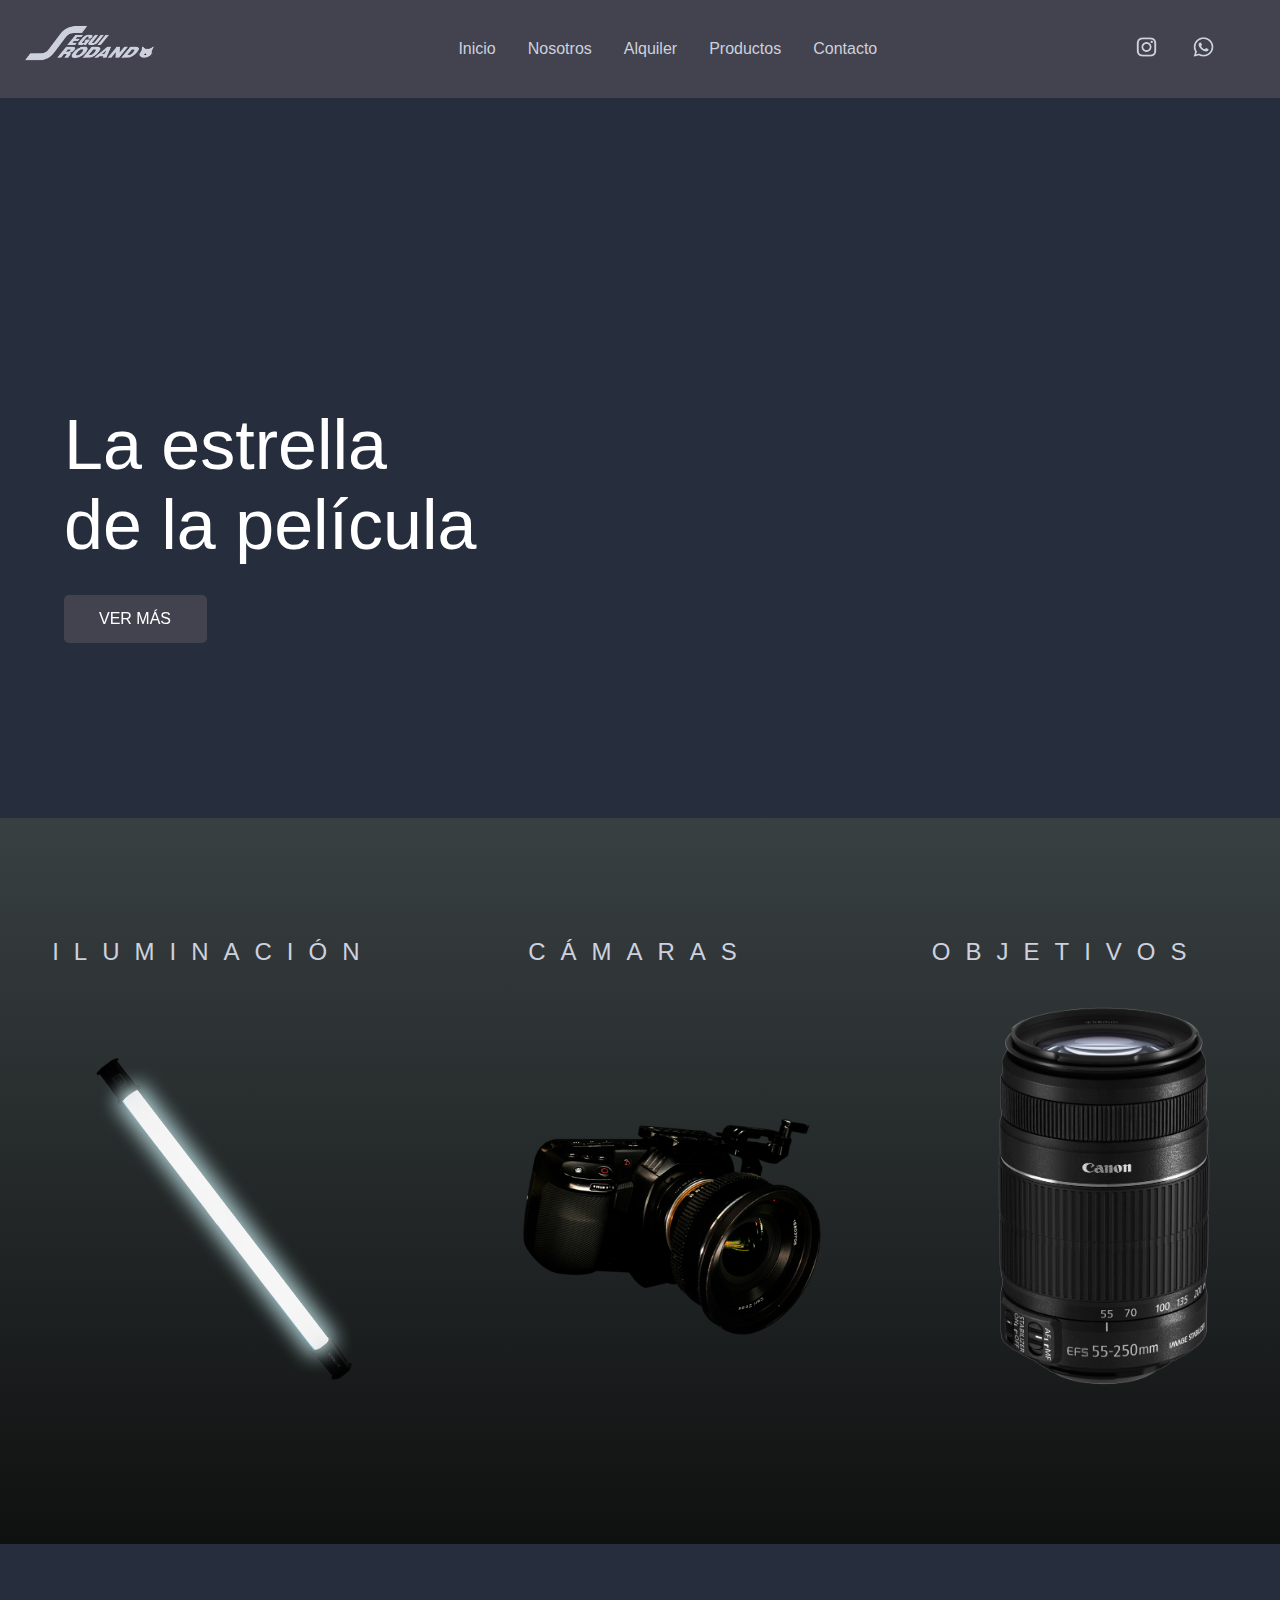
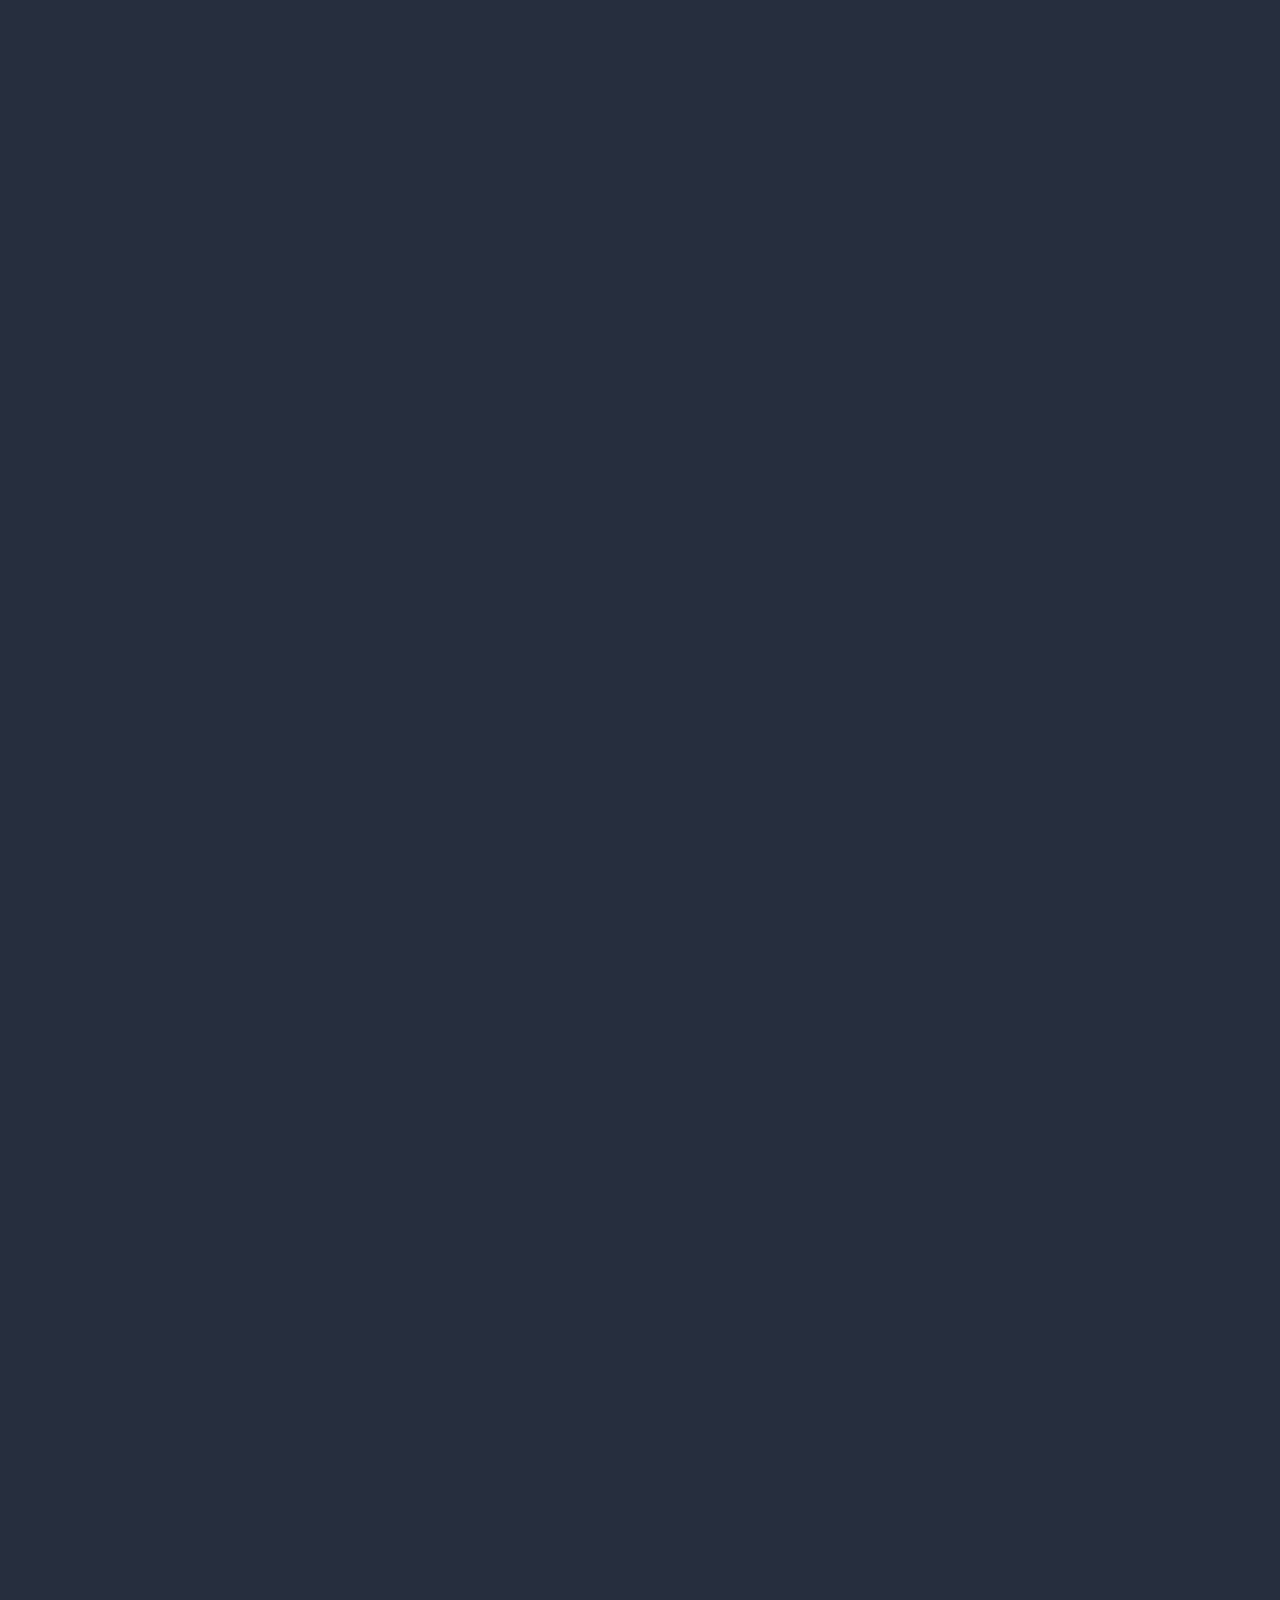
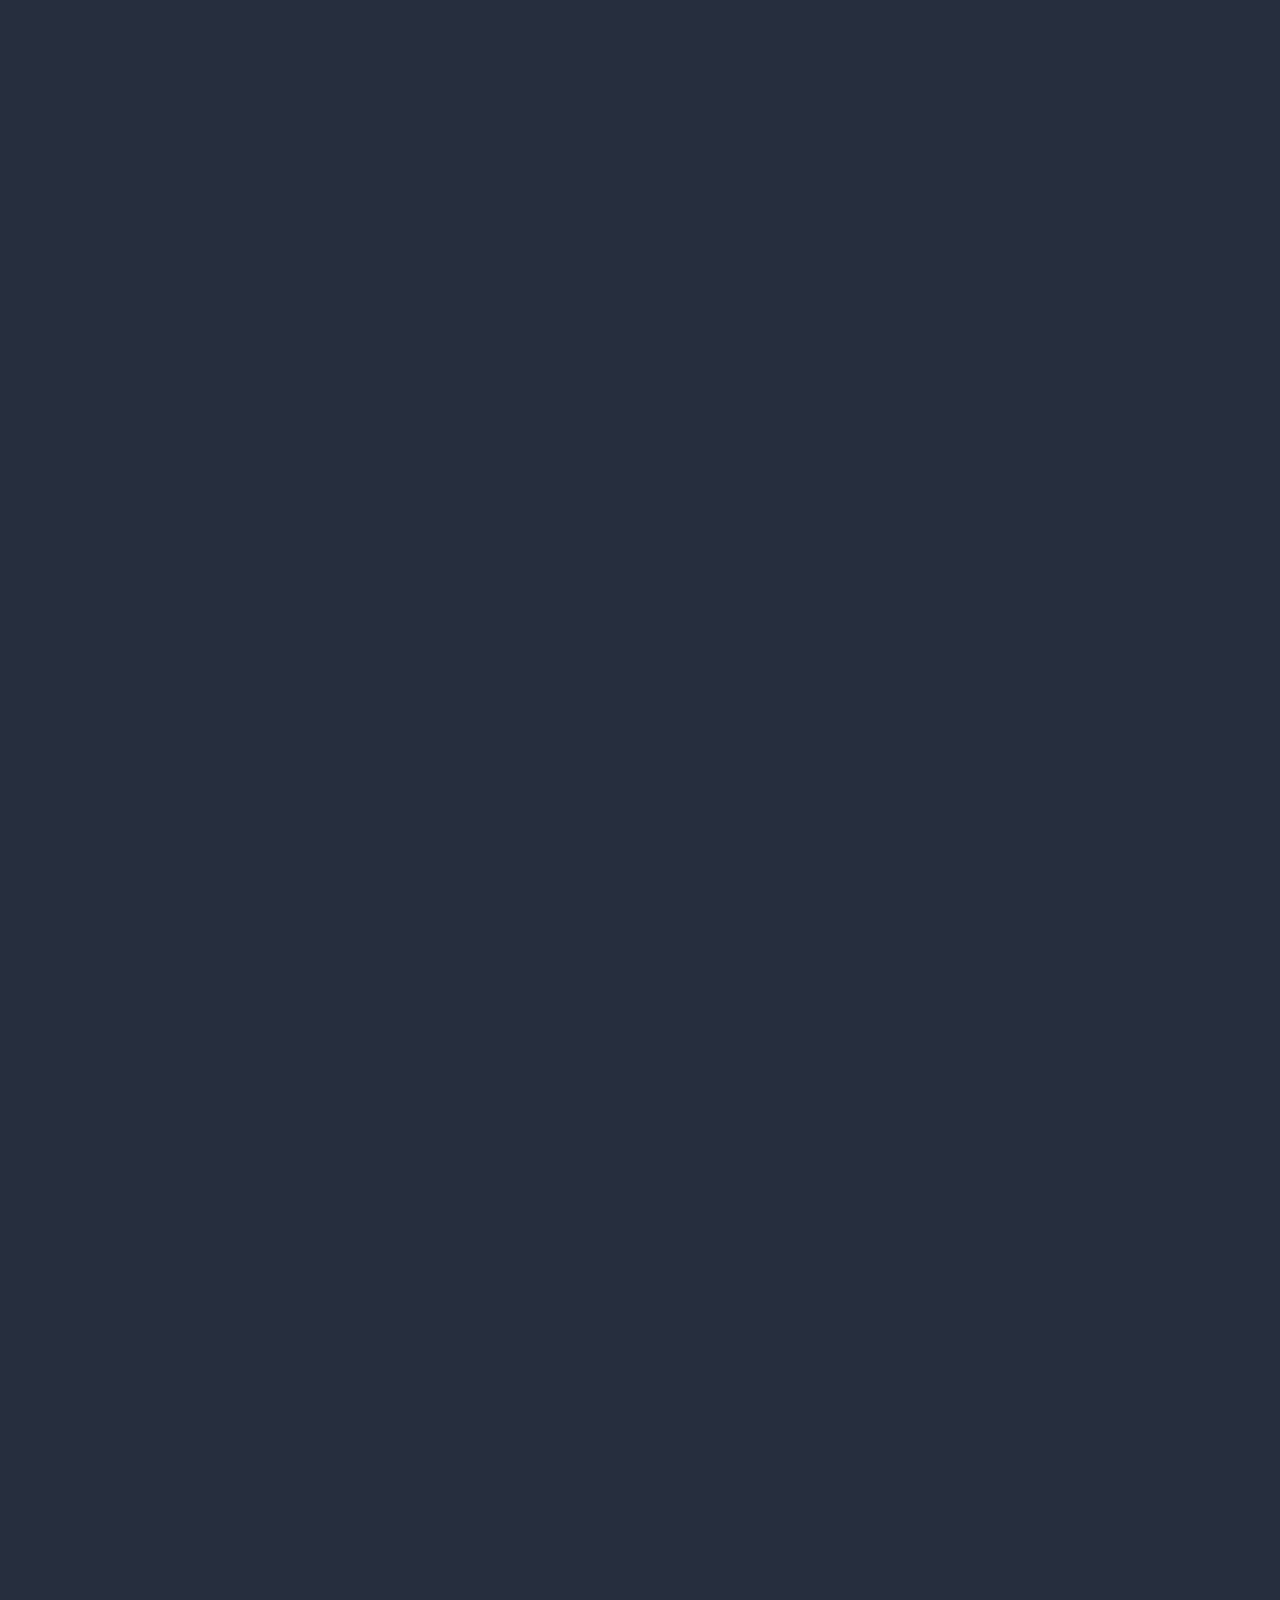
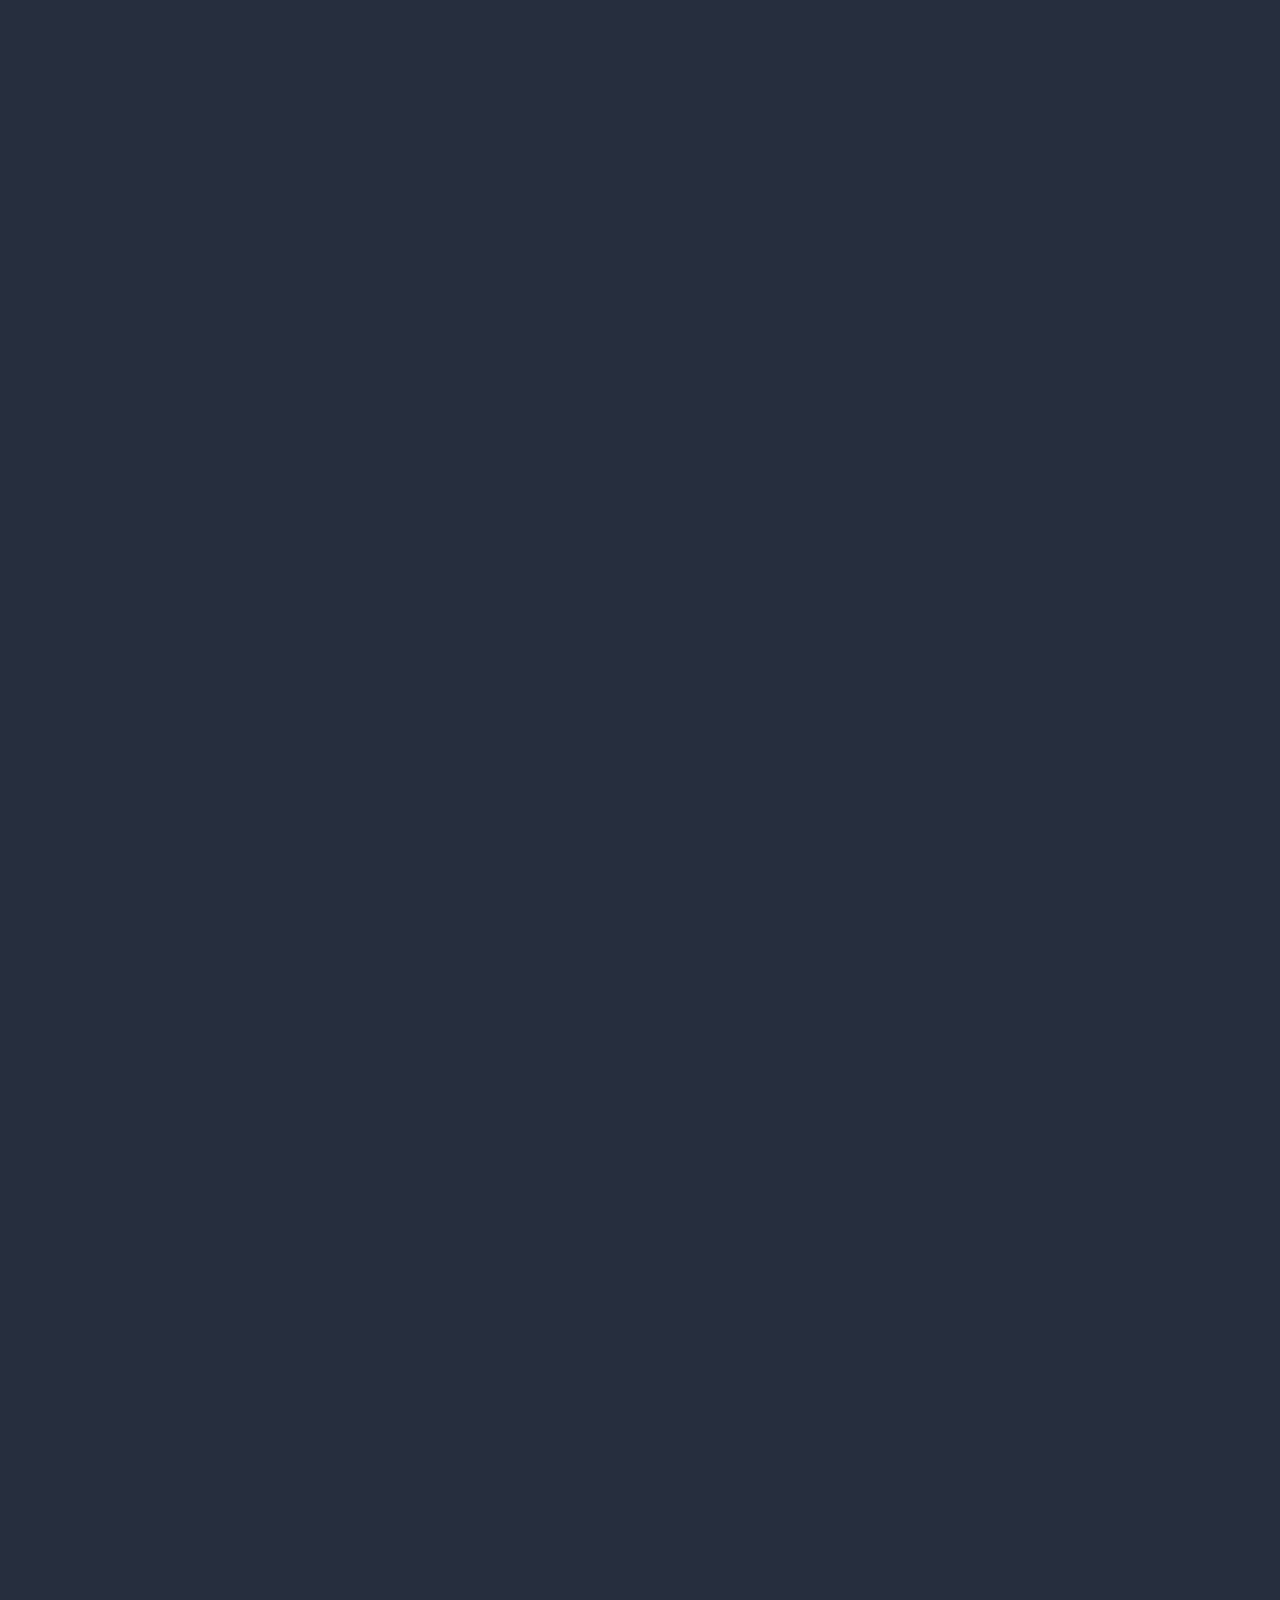
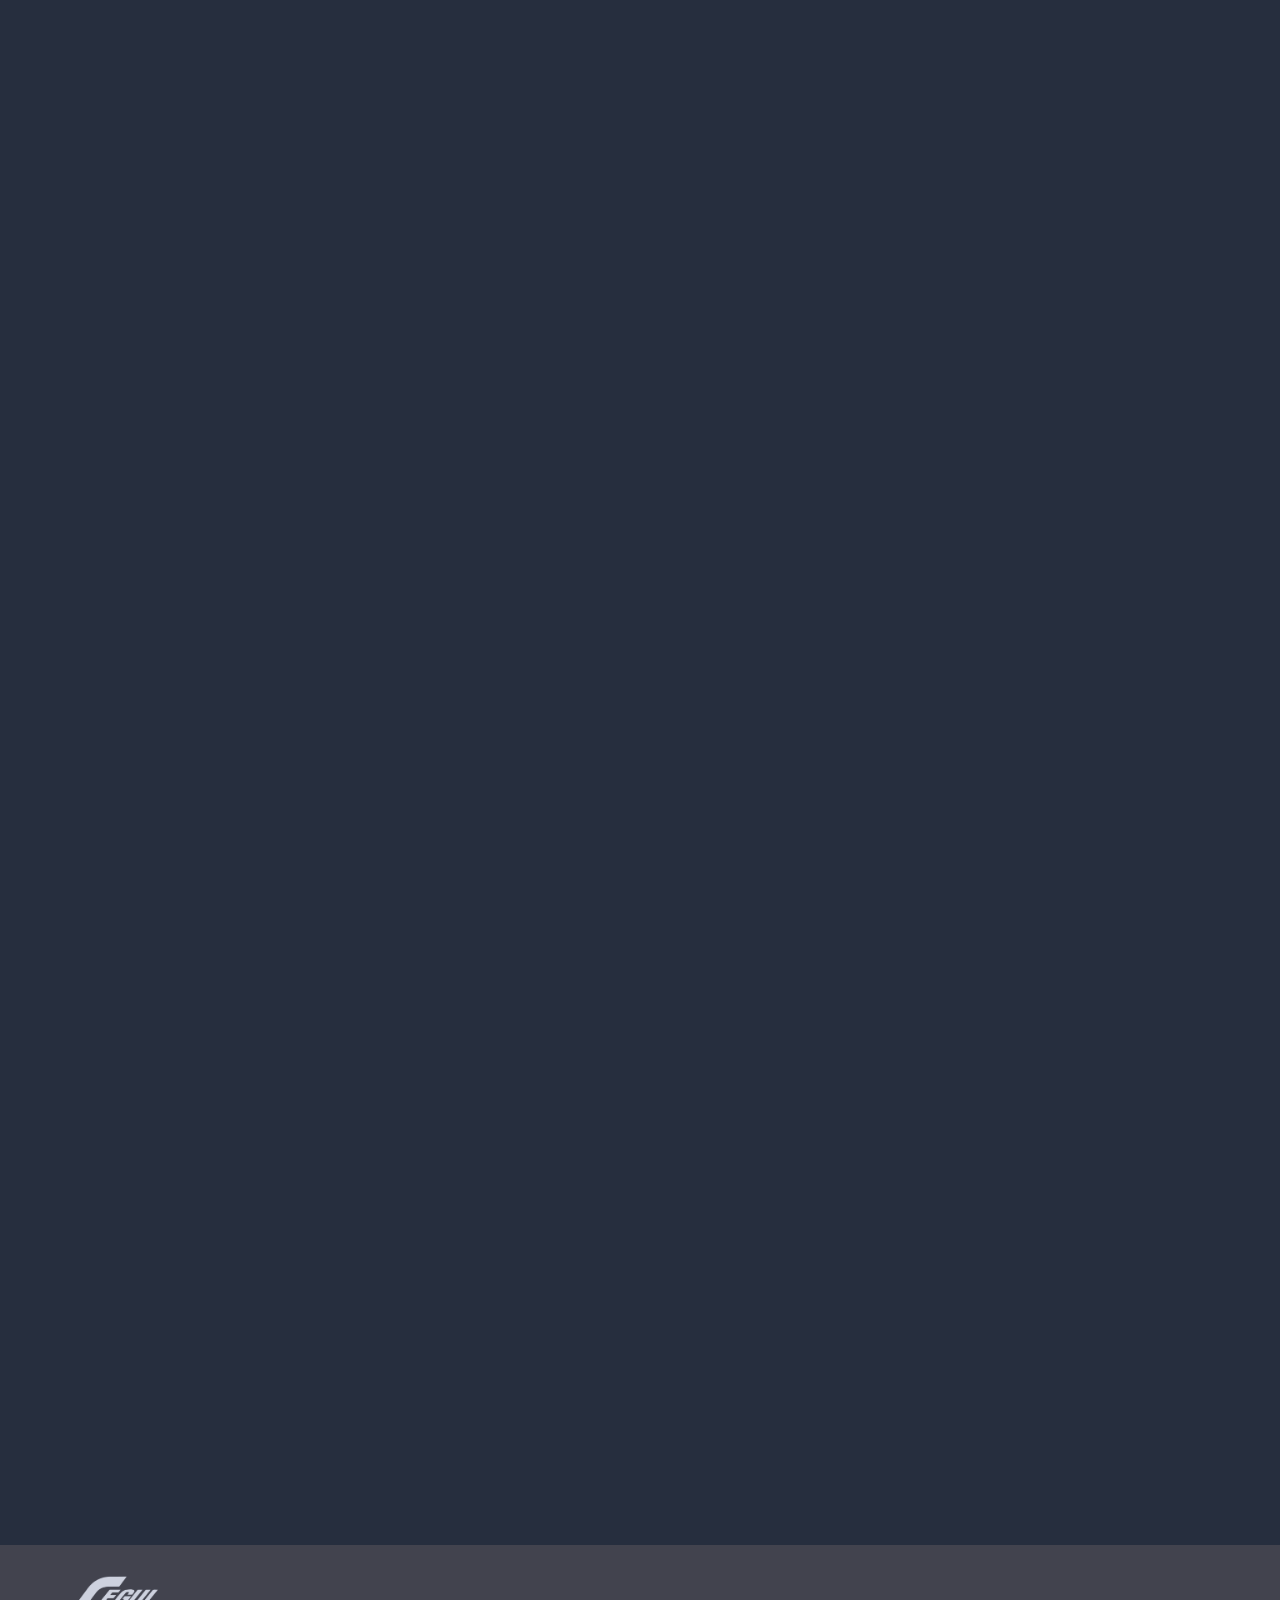
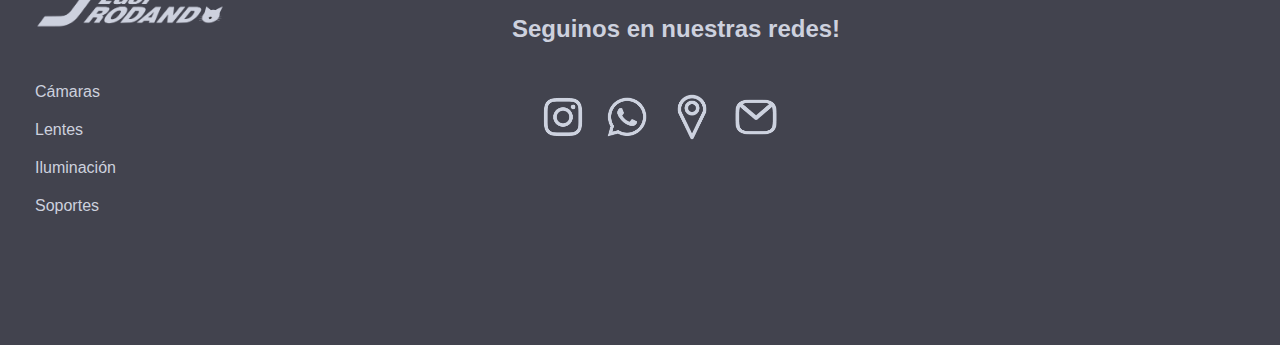
==== index.html @ 85ebf3c2 "nuevo repo" ====
<!DOCTYPE html>
<html lang="en">
<head>
    <meta charset="UTF-8">
    <meta http-equiv="X-UA-Compatible" content="IE=edge">
    <meta name="viewport" content="width=device-width, initial-scale=1.0">
    <link rel="stylesheet" href="./estilos/style.css">
    <link rel="icon" href="./assests/fav-icon.png" type="image/x-icon">
    <link rel="stylesheet" href="https://cdnjs.cloudflare.com/ajax/libs/animate.css/4.1.1/animate.min.css"/>
    <title>Seguí rodando</title>
      
</head>

<body>
    
    <header>
        <img class="logo-header" src="./assests/logo-gris.png" alt="marca">



       <!--Menú-->
        <nav>
            <ul>
                <li>
                    <a class="btn-nav" href="./index.html">Inicio</a>
                </li>
                <li>
                    <a class="btn-nav" href="./pages/nosotros.html">Nosotros</a>
                </li>
                <li>
                    <a class="btn-nav" href="./pages/alquiler.html">Alquiler</a>
                </li>
                <li>
                    <a class="btn-nav" href="./pages/productos.html">Productos</a>
                </li>
                <li>
                    <a class="btn-nav" href="./pages/contacto.html">Contacto</a>
                </li>
            </ul>
        </nav>
        

        <!--iconos de redes-->
        <ul class="iconos-rrss-header">
            <li>
                <a href="#" target="_blank"><img src="./assests/icono-ig.png" alt="instagram"></a>
            </li>
            <li>
                <a href="#" target="_blank"><img src="./assests/icono-ws.png" alt="whatsapp"></a>
            </li>
        </ul>
    
    </header>



    <main>

        <!--portada video-->
        <div class="video-portada">
            <!--<video src="./assests/video-portada.MP4" autoplay loop muted width="100%" height=""></video> -->
            <div style="padding:56.25% 0 0 0;position:relative;bottom: 5em;"><iframe src="https://player.vimeo.com/video/671967527?h=278536a102&amp;badge=0&amp;autopause=0&amp;player_id=0&amp;app_id=58479" frameborder="0" allow="autoplay; fullscreen; picture-in-picture; loop" allowfullscreen style="position:absolute;top:0;left:0;width:100%;height:100%;" title="video-portada"></iframe></div><script src="https://player.vimeo.com/api/player.js"></script>
                
            <div class="titulo-btn">
                <h1 class=" animate__animated animate__fadeInDown animate__delay-2s" id="titulo-video">La estrella<br>de la película</h2>
                <a class=" animate__animated animate__fadeInUp animate__delay-2s" id="btn-portada" href="#">VER MÁS</a>
            </div>
        </div>    
        <!--sección de categorias-->
        <section class="cat-3columnas wow animate__animated animate__fadeInUp">
            
            <div class="iluminacion">
                
                <h2>Iluminación</h2>
                <a href="#"><img src="./assests/cat-iluminacion.png" alt="iluminacion"></a>
            </div>

            <div class="camaras">
                <h2>Cámaras</h2>
                <a href="#"><img src="./assests/cat-camara.png" alt="camaras"></a>
            </div>

            <div class="objetivos">
                <h2>Objetivos</h2>
                <a href="#"><img src="./assests/lente.png" alt="objetivos"></a>
            </div>
        </section>
        
        <!--LINEA VERTICAL-->
        
            <div class="lineas-nosotros">
                <div class="linea-vertical-nosotros1  wow animate__animated animate__fadeInUp"></div>
                <div class="linea-vertical-nosotros2  wow animate__animated animate__fadeInUp animate__delay-0.5s"></div>
            </div>

        
        <!--Nosotros-->

        <section>

            <img class="img-deco-luz-magenta  wow animate__animated animate__rotateInDownLeft animate__delay-1s" src="./assests/barra-luz-magenta.png" alt="imagen decorativa"><!--imagen decorativa-->
                <div class="nosotros-textos wow animate__animated animate__fadeInUp animate__delay-0.5s">
                    <h2 id="nosotros">NOSOTROS</h2>
    
                    <p class="parrafo-nosotros">Lorem ipsum dolor sit amet
                    consectetur adipisicing elit. Nemo, cumque libero.Sint cupiditate quas<br>expedita doloribus itaque,
                    accusantium laudantium consequuntur laboriosam libero voluptatem<br>perferendis facere nobis porro
                    explicabo eaque animi!</p>
                </div>
            
            <!--LINEA VERTICAL-->
        <div class="lineas-1">    
            <div class="linea-vertical-nosotros3 linea-vertical-nosotros2  wow animate__animated animate__fadeInUp animate__delay-0.5s"></div>
            <div class="linea-vertical-nosotros1 linea-vertical-nosotros2  wow animate__animated animate__fadeInUp animate__delay-1s"></div>
            <div class="linea-vertical-nosotros2 linea-vertical-nosotros2  wow animate__animated animate__fadeInUp animate__delay-1.2s"></div>
        </div>

            <img class="regla-circular wow animate__animated animate__fadeInUp "  src="./assests/regla-circular.png" alt="imagen central">

           <!-- <h5>descripción1</h5>
            <h5>descripción2</h5>
            <h5>descripción3</h5>
            <h5>descripción4</h5>
            <h5>descripción5</h5>
            <h5>descripción6</h5> -->

        </section>

            <!--LINEA VERTICAL-->
            <div class="linea-vertical-nosotros3 wow animate__animated animate__fadeInUp animate__delay-0.5s"></div>
            <div class="linea-vertical-nosotros1 wow animate__animated animate__fadeInUp animate__delay-1s"></div>
            <div class="linea-vertical-nosotros2 wow animate__animated animate__fadeInUp animate__delay-1.2s"></div>

        <!--ultimos productos-->
        
        <section class="section-ult-equipo">
            <div class="ultimos-equipos">
                <h2 class="wow animate__animated animate__fadeInDown">ÚLTIMOS<br>EQUIPOS</h2>

                <p class="wow animate__animated animate__fadeInDown animate__delay-0.8s">Lorem ipsum dolor sit, amet consectetur adipisicing elit.<br>
                Consectetur atque ullam aut, soluta dolorem accusantium provident</p>
                <a class="btn-equipos wow animate__animated animate__fadeInUp" href="#">VER MÁS</a><br>
            </div>
            <div class="imagen-ultimos-equipos wow animate__animated animate__fadeInRight">
                <img src="./assests/lente.png" alt="imagen del producto">
            </div>

        </section>

        <!--LINEA VERTICAL-->
        <br>
        <br>
        <br>
        <br>
        <br>
        <br>
        <br>
        <br>
        <br>
        <br>
          <div class="linea-vertical-nosotros3 wow animate__animated animate__fadeInUp animate__delay-0.5s"></div>
          <div class="linea-vertical-nosotros1 wow animate__animated animate__fadeInUp animate__delay-1s"></div>
          <div class="linea-vertical-nosotros2 wow animate__animated animate__fadeInUp animate__delay-1.2s"></div>
        
        <!--sección de productos-->
        
        <section class="section-productos" >
            <div class="titulo-texto wow animate__animated animate__fadeInUp">
                <h2>LIBERA TU<br>IMAGINACIÓN</h2>

                <p>Lorem ipsum, dolor sit amet consectetur adipisicing elit. Nostrum animi, ducimus consectetur molestiae.</p>
            </div> 
            <div class="productos">
                <div class="producto-1 wow animate__animated animate__fadeInUp">
                    <h2>Nikon 3100</h2>
                    <img src="./assests/photo_camera_PNG7844.png" alt="camara-fotografica">
                    <a href="#">AGREGAR</a>
                </div>

                <div class="producto-2 wow animate__animated animate__fadeInUp">
                    <h2>Objetivo Nikon</h2>
                    <img src="./assests/lente.png" alt="imagen">
                    <a href="#">AGREGAR</a> 
                </div>
                    
                <div class="producto-3 wow animate__animated animate__fadeInUp">
                    <h2>Trípode</h2>
                    <img src="./assests/tripode.png" alt="imagen">
                    <a href="#">AGREGAR</a>
                </div>
            </div>

            <a class="btn-vermas wow animate__animated animate__fadeInUp" href="#">VER MÁS</a>
            
        </section>

        <!--imagen decorativa-->
        

        <!--frase de cine-->
        <section  class="frase-cine">
            <img class="banner-production wow animate__animated animate__fadeInUp animate__delay-1s" src="./assests/banner-production.png" alt="producción">
            <h2 class="wow animate__animated animate__fadeInUp animate_delay-2s">"Si puede ser escrito o pensado,<br>puede ser filmado."</h2>
            <p class="wow animate__animated animate__fadeInUp animate_delay-2s">- STANLEY KUBRICK -</p>
            

        </section>

        
        <img class="img-deco-luz wow animate__animated animate__rotateInDownRight animate__delay-1s" src="./assests/barra-luz-neutra.png" alt="imagen decorativa"><!--imagen decorativa-->


       <!--Armá tu pedido-->
       
        <section class="arma-tu-pedido  wow animate__animated animate__fadeInUp">

            <h2 class="titulo-pedido">ARMÁ TU PEDIDO</h2>
            <p class="texto-pedido">Lorem ipsum dolor sit amet consectetur, adipisicing elit. Numquam, architecto. Saepe voluptatibus aperiam natus recusandae nemo exercitationem, autem corporis culpa.</p>
            <a class="btn-armar-pedido" href="#">ARMAR PEDIDO</a>

        </section> 

    </main>

    

    <!--footer-->

    <footer>

        
        <img class="logo-footer"  src="./assests/logo-gris.png" alt="LOGO">
        

        <!--links a las distintas categorias de productos-->
        <div class="links">
            <ul class="categoria-footer">
                <li>
                    <a href="#">Cámaras</a> 
                </li>
                <li>
                    <a href="#">Lentes</a> 
                </li>
                <li>
                    <a href="#">Iluminación</a> 
                </li>
                <li>
                    <a href="#">Soportes</a> 
                </li>
                
            </ul>
        </div>
        <div class="redes-footer">
            <h2>Seguinos en nuestras redes!</h2>

            <div class="iconos-footer">
                <a href="#"><img src="./assests/icono-ig.png" alt=""></a>
                <a href="#"><img src="./assests/icono-ws.png" alt=""></a>
                <a href="#"><img src="./assests/icono-ubicacion.png" alt=""></a>
                <a href="#"><img src="./assests/icono-email.png" alt=""></a>
                
            </div>
        </div>    
        
         
        
    </footer>




<!--SCRIPTS-->

    <script src="/js/wow.min.js"></script>
    <script>
    new WOW().init();
    </script>

    
</body>
</html>
---- estilos/style.css ----
* {
    margin: 0;
    padding: 0;
}
/* FUENTES */

@import url('https://fonts.googleapis.com/css2?family=Roboto:wght@100;400;700&display=swap');



body {
    background-color: #262e3e;
    font-family: 'roboto', sans-serif;
    overflow-x: hidden;
    
}

/* ANIMACIONES GENERALES */


.btn-nav {
    transition: 0.5s;
}
.btn-nav:hover {
    background-color: #00e17f;
    color: #262e3e;
    padding: 5px 15px 5px 15px;
    border-radius: 4px;
    
}


/* -----DESKTOP ------
-------------------------*/

@media (min-width: 1024px) {

    /* HEADER */

    header {
        position: sticky;
        top: 0px;
        z-index: 2;
        background-color: #42434e;
        padding: 25px 20px;
        width: 100%;
        display: grid;
        grid-template-columns: 33% 33% 33%;
        grid-template-rows: 3em;
        
    }
    
    .logo-header {
        width: 33%;
        grid-column: 1 / 2;
        
    }
    nav {
        grid-column: 2 / 3;
        display: flex;
        align-items: center;
    }
    nav ul {
        list-style: none;
        display: flex;
        flex-direction: row;
        
        
    }
    nav ul li {
        margin: 0 1em 0 1em;
        
    }
    
    
    nav ul li a {
        color: #cdd1de;
        text-decoration: none;
        
    }
    
    /* HEADER: iconos */
    
    .iconos-rrss-header {
        grid-column: 3 / 4;
        position: relative;
        left: 60%;
        display: flex;
        align-items: center;
        
    }
    
    .iconos-rrss-header li {
        display: inline;
        margin: 1em;
          
    }
    
    .iconos-rrss-header li img {
        width: 25px;
    }
    

    /* -------- INDEX ------
    ------------------------*/


    /* VIDEO PORTADA */
    
    .video-portada video {
        width: 100%;
    }
    .titulo-btn {
        display: flex;
        flex-direction: column;
        position: absolute;
        top: 45%;
        left: 4em;
    }
    
    #titulo-video {
        text-align: left;
        font-family: 'roboto', sans-serif;
        font-size: 70px;
        font-weight: 100;
        color: #ffffff;
        margin-bottom: 30px;
        
    }
    
    #btn-portada {
        width: 20%;
        text-decoration: none;
        background-color: #42434e;
        color: #ffffff;
        padding: 15px 25px 15px 35px;
        border-radius: 5px;
        font-weight: 500;
        
    }
    #btn-portada:hover {
        background-color: #00e17f;
        color: #262e3e;
        transition: 0.5s;
    }
    
    /* SECCIÓN 3 CATEGORIAS */
    
    
    .cat-3columnas {
        display: grid;
        grid-template-columns: repeat(3, 1fr);
        grid-template-rows: 1fr;
        position: relative;
        
    }
    
    .iluminacion {
        grid-column: 1 / 2;
    }
    .camaras {
        grid-column: 2 / 3;
    }
    .objetivos {
        grid-column: 3 / 4;
        
    }
    
    
    .cat-3columnas div h2 {
        font-size: 1.5em;
        text-transform: uppercase;
        font-weight: 300;
        letter-spacing: 15px;
        color: #cdd1de;
        text-align: center;
        position: absolute;
        top: 5em;
        
    }


    
    .iluminacion {
        background-image: linear-gradient(to bottom, #394042, #0f1110);
        padding-bottom: 10em;
        display: flex;
        flex-direction: column;
        align-items: center;
        justify-content: center;
    }
    
    .iluminacion a img {
        width: 60%;
        margin-top: 15em;
        margin-left: 6em;
        transition-duration: 1.5s;
        transition-timing-function: ease-in-out;
    }
    .iluminacion a img:hover {
        transform: rotate(90deg);
        
    }


    .camaras {
        background-image: linear-gradient(to bottom, #394042, #0f1110);
        padding-bottom: 10em;
        display: flex;
        flex-direction: column;
        align-items: center;
        justify-content: center;
    }
    
    .camaras a img {
        width: 70%;
        position: relative;
        left: 6em;
        top: 8em;
        transition-duration: 1.5s;
        transition-timing-function: ease-in-out;
    }
    .camaras a img:hover {
        transform: rotate(40deg);
    }


    .objetivos {
        background-image: linear-gradient(to bottom, #394042, #0f1110);
        padding-bottom: 10em;
        display: flex;
        flex-direction: column;
        align-items: center;
        justify-content: center;
    }
   
    .objetivos a img {
        width: 50%;
        position: relative;
        left: 9em;
        top: 6em;
        transition-duration: 1.5s;
        transition-timing-function: ease-in-out;
    }
    .objetivos a img:hover {
        transform: rotate(40deg);
    }


    /* LINEAS VERTICALES */
    
    div.linea-vertical-nosotros1 {
        width: 2px;
        background-color: #38404d;
        height: 8em;
        position: relative;
        left: 50%;
        margin: 5em 0 0 0;
    }
    div.linea-vertical-nosotros2 {
        width: 2px;
        background-color: #38404d;
        height: 3em;
        position: relative;
        left: 50%;
        margin: 1em 0 3em 0;
    }
    div.linea-vertical-nosotros3 {
        width: 2px;
        background-color: #38404d;
        height: 2em;
        position: relative;
        left: 50%;
        margin: 3em 0 0 0;
    }
    
    /* NOSOTROS */
    
    .img-deco-luz-magenta {
        
        width: 30%;
        position: absolute;
    
    }
    .nosotros-textos {
        color: #cdd1de;
        text-align: center;
    }
    #nosotros {
        font-size: 50px;
        font-weight: 300;
        letter-spacing: 15px;
        text-align: center;
        margin: 1em;
        
    }
    
    .parrafo-nosotros {
        padding: 1em;
        
        
        
    }
    
    
    /* IMAGEN CENTRAL */
    .regla-circular {
        width: 70%;
        position: relative;
        left: 15.3%;
    }
    
    
    /* ULTIMOS PRODUCTOS */
    .section-ult-equipo {
        display: flex;
        flex-direction: row;
        flex-wrap: wrap;
        justify-content: center;
        align-items: center;
    }
    .ultimos-equipos {
        width: 50%;
        
    }
    
    .ultimos-equipos h2 {
        
        font-size: 50px;
        font-weight: 300;
        letter-spacing: 15px;
        color: #cdd1de;
        margin: 30;
    }
    
    .ultimos-equipos p {
        margin-top: 20px;
        margin-bottom: 50px;
        text-align: left;
        color: #cdd1de;
    }
    
    .btn-equipos {
        width: 8%;
        text-decoration: none;
        background-color: #00e17f;
        color: #ffffff;
        padding: 15px 35px 15px 35px;
        border-radius: 5px;
        font-weight: 500;
        margin-bottom: 200px;
    }
    .btn-equipos:hover {
        background-color: #0f1110;
        color: #ccd0dd;
        transition: 0.5s;
    }
    
    .imagen-ultimos-equipos img {
        width: 70%;
        
    }
    
    /* SECCIÓN DE PRODUCTOS */
    .section-productos {
        margin-bottom: 30em;
        
    }
    .productos {
        display: flex;
        justify-content: center;
        flex-wrap: wrap;
    }
    .titulo-texto {
        text-align: center;
        position: relative;
        top: 20px;
        margin: 50px;
    }
    .titulo-texto h2 {
        font-size: 50px;
        font-weight: 300;
        letter-spacing: 15px;
        color: #cdd1de;
        margin: 30;
    }
    .titulo-texto p {
        padding: 20px 300px;
        text-align: center;
        color: #cdd1de;
    }
    
    .producto-1 {
        background-color: #38404d;
        width: 300px;
        height: 500px;
        border-radius: 20px;
        margin-top: 100px;
        margin-left: 2em;
        margin-right: 2em;
        
    }
    
    .producto-1 h2 {
        text-align: center;
        font-size: 20px;
        font-weight: 300;
        letter-spacing: 5px;
        color: #cdd1de;
        padding: 30px 0 20px 0;
    }
    
    .producto-1 img {
        width: 100%;
        padding: 50px 0 80px 0;
        margin-bottom: 17px;
    }
    
    .producto-1 a {
        position: relative;
        left: 27%;
        bottom: 50px;
        text-decoration: none;
        background-color: #00e17f;
        color: #ffffff;
        padding: 15px 35px 15px 35px;
        margin: 0 0 20px 0;
        border-radius: 5px;
        font-weight: 500;
    }
    .producto-1 a:hover {
        background-color: #0f1110;
        color: #ccd0dd;
        transition: 0.5s;
    }
    
    .producto-2 {
        background-color: #38404d;
        width: 300px;
        height: 500px;
        
        border-radius: 20px;
        margin-top: 100px;
        margin-left: 2em;
        margin-right: 2em;
    }
    .producto-2 h2 {
        text-align: center;
        font-size: 20px;
        font-weight: 300;
        letter-spacing: 5px;
        color: #cdd1de;
        padding: 30px 0 20px 0;
    }
    
    .producto-2 img {
        width: 50%;
        padding: 50px 25px 80px 75px;
        position: relative;
        bottom: 15px;
    }
    
    .producto-2 a {
        position: relative;
        left: 27%;
        bottom: 50px;
        text-decoration: none;
        background-color: #00e17f;
        color: #ffffff;
        padding: 15px 35px 15px 35px;
        margin: 0 0 20px 0;
        border-radius: 5px;
        font-weight: 500;
    }
    .producto-2 a:hover {
        background-color: #0f1110;
        color: #ccd0dd;
        transition: 0.5s;
    }
    .producto-3 {
        background-color: #38404d;
        width: 300px;
        height: 500px;
        
        border-radius: 20px;
        margin-top: 100px;
        margin-left: 2em;
        margin-right: 2em;
    }
    .producto-3 h2 {
        text-align: center;
        font-size: 20px;
        font-weight: 300;
        letter-spacing: 5px;
        color: #cdd1de;
        padding: 30px 0 20px 0;
    }
    
    .producto-3 img {
        width: 50%;
        padding: 50px 25px 70px 75px;
        position: relative;
        bottom: 15px;
    }
    
    .producto-3 a {
        position: relative;
        left: 27%;
        bottom: 50px;
        text-decoration: none;
        background-color: #00e17f;
        color: #ffffff;
        padding: 15px 35px 15px 35px;
        margin: 0 0 20px 0;
        border-radius: 5px;
        font-weight: 500;
    }
    .producto-3 a:hover {
        background-color: #0f1110;
        color: #ccd0dd;
        transition: 0.5s;
    }
    .btn-vermas {
        position: relative;
        top: 10em;
        left: 47%;
        text-decoration: none;
        background-color: #42434e;
        color: #cdd1de;
        padding: 15px 35px 15px 35px;
        border-radius: 5px;
        font-weight: 300;
        
    }
    .btn-vermas:hover {
        background-color:#00e17f;
        color: #0f1110;
        transition: 0.5s;
    }


    /* IMAGEN DECORATIVA */
    .img-deco-luz {
        width: 30%;
        position: absolute;
        left: 70%;
        
    }
    
    /* ARMÁ TU PEDIDO */
    .arma-tu-pedido{
        display: flex;
        flex-direction: column;
        align-items: center;
        justify-content: center;
    }
    .titulo-pedido {
        text-align: center;
        font-size: 50px;
        font-weight: 300;
        letter-spacing: 5px;
        color: #cdd1de;
        padding: 0px 0 20px 0;
    }
    .texto-pedido {
        width: 40%;
        text-align: center;
        color: #cdd1de;
        margin-top: 3em;
        margin-bottom: 6em;
    }
    .btn-armar-pedido {
        
        text-decoration: none;
        background-color: #00e17f;
        color: #ffffff;
        padding: 15px 35px 15px 35px;
        margin: 0 0 20px 0;
        border-radius: 5px;
        font-weight: 500;
    }
    /* BANNER PRODUCTION */
    .banner-production {
        width: 100%;
        
    
    }
    
    /* FRASE DE CINE */
    .frase-cine h2 {
        color: #ffffff;
        font-style: italic;
        font-size: 50px;
        font-weight: 300;
        text-align: center;
        position: relative;
        bottom: 12em;
    }
    .frase-cine p {
        color: #ffffff;
        font-weight: 300;
        text-align: center;
        position: relative;
        bottom: 35em;
    }
    
    /* FOOTER */
    footer {
        background-color: #42434e;
        margin-top: 50em;
            
    }
    
    .logo-footer {
        width: 200px;
        margin: 30px;
    }
    
    .categoria-footer li {
        list-style: none;
        color: #cdd1de;
        margin: 10px 0 0 35px;
        padding: 10px 0 0 0;
    }
    .categoria-footer li a {
        color: #cdd1de;
        text-decoration: none;
    }
    
    .redes-footer {
        position: relative;
        bottom: 200px;
    }
    
    footer h2 {
        position: relative;
        left: 40%;
        margin-bottom: 50px;
        color: #cdd1de;
    }
    .iconos-footer {
        display: inline;
        position: relative;
        left: 42%;
    }
    .iconos-footer a img {
        width: 50px;
        padding-right: 10px;
    }

    /*--------------------------- NOSOTROS --------------------------*/

    /* BANNER */
    .banner-nosotros {
        width: 100%;
    }

    /* NOSOTROS */ 
    .section-nosotros h1 {
        font-size: 50px;
        font-weight: 300;
        letter-spacing: 15px;
        color: #cdd1de;
        text-align: center;
        margin: 30px;   
    }
    .section-servicios h2 {
        font-size: 50px;
        font-weight: 300;
        letter-spacing: 15px;
        color: #cdd1de;
        text-align: center;
        margin-top: 200px; 
    }
    .section-nosotros img {
        width: 30%;
        position: relative;
        left: 10%;
    }
    .section-nosotros p {
        text-align: left;
        color: #cdd1de;
        position: absolute;
        left: 50%;
        top: 1800px;
    }


    /* SERVICIOS */

    .icons-servicios {
        display: grid;
        grid-template-columns: repeat(4, 1fr);
        grid-template-rows: 1fr;
        text-align: center;
    }
    .icono-1 {
        grid-column: 1 / 2;
    }
    .icono-2 {
        grid-column: 2 / 3;
    }
    .icono-3 {
        grid-column: 3 / 4;
    }
    .icono-4 {
        grid-column: 4 / 5;
    }
    .icons-servicios img {
        width: 50%;
        margin-top: 6em;
    }
    .icons-servicios p {
        color: #cdd1de;
        margin-top: 3em;
    }



    /* EL EQUIPO */
    
    
    .section-equipo h2 {
        font-size: 50px;
        font-weight: 300;
        letter-spacing: 15px;
        color: #cdd1de;
        text-align: center;
        margin-top: 8em; 
    }
    .contenedor-equipo {
        display: flex;
        flex-wrap: wrap;
        justify-content: center;
        width: 100%;
        flex-direction: column;
    }
    .veok {
        display: flex;
        flex-wrap: nowrap;
        justify-content: space-evenly;
        align-items: center;

        margin-top: 20em;
    }
    .veok p {
        text-align: left;
        line-height: 25px;
        color: #cdd1de;
    }
    .veok img {
        width: 20%;
    }
    .mati {
        display: flex;
        flex-direction: row-reverse;
        justify-content: space-evenly;
        align-items: center;
        margin-top: 20em;
    }
    .mati p {
        text-align: left;
        line-height: 25px;
        color: #cdd1de;
    }
    .mati img {
        width: 20%;
    }


    /* ------------ ALQUILER ---------*/
    .alquiler {
        display: flex;
        flex-direction: row-reverse;
        justify-content: center;
        align-items: center;
        width: 100%;
    }
    
    .alquiler img {
        width: 40%;
        
        
    }

    .alquiler-texto {
        display: flex;
        flex-direction: column;
        justify-content: flex-start;
    }
    .alquiler h1 {
        font-size: 50px;
        font-weight: 300;
        letter-spacing: 15px;
        color: #cdd1de;
        text-align: left;
        
        
    }
    .alquiler p {
        width: 50%;
        color: #cdd1de;
        text-align: left;
        margin-top: 3em;
        
        
        line-height: 25px;
    }

    .condiciones {
        display:flex;
        flex-direction: column;
        flex-wrap: wrap;
    }

    .condiciones h2 {
        font-size: 50px;
        font-weight: 300;
        letter-spacing: 15px;
        color: #cdd1de;
        text-align: center;
    }
    .condicion-1 {
        display: flex;
        justify-content: center;
        align-items: center;
        margin-top: 6em;
    }
    .condicion-1 span {
        font-size: 120px;
        font-weight: 300;
        color: #cdd1de;
    }
    .condicion-1 p {
        width: 50%;
        color: #cdd1de;
        text-align: left;
        margin-left: 3em;
    }
    .condicion-2 {
        display: flex;
        flex-direction: row-reverse;
        justify-content: center;
        align-items: center;
        margin-top: 6em;
    }
    .condicion-2 span {
        font-size: 120px;
        font-weight: 300;
        color: #cdd1de;
    }
    .condicion-2 p {
        width: 50%;
        color: #cdd1de;
        text-align: left;
        margin-left: 3em;
    }
    .condicion-3 {
        display: flex;
        
        justify-content: center;
        align-items: center;
        margin-top: 6em;
    }
    .condicion-3 span {
        font-size: 120px;
        font-weight: 300;
        color: #cdd1de;
    }
    .condicion-3 p {
        width: 50%;
        color: #cdd1de;
        text-align: left;
        margin-left: 3em;
    }
    .condicion-4 {
        display: flex;
        flex-direction: row-reverse;
        justify-content: center;
        align-items: center;
        margin-top: 6em;
    }
    .condicion-4 span {
        font-size: 120px;
        font-weight: 300;
        color: #cdd1de;
    }
    .condicion-4 p {
        width: 50%;
        color: #cdd1de;
        text-align: left;
        margin-left: 3em;
    }

    
    .condiciones-img {
        width: 30%;
        position: absolute;
        top: 140%;
        left: 80%;
    }
    
    /* ---------------- PRODUCTOS --------------*/ 
    .banner-productos img {
        width: 100%;
        margin: 0;
    }
    .sub-nav {
        display: flex;
        justify-content: center;
        width: 100%;
        height: 3em;
        background-color: #cdd1de;
        padding: 25px 0 25px 0;
        position: relative;
        bottom: 0.3em;
    }
    .sub-nav a {
        text-decoration: none;
        color: #42434e;
        margin: 0 15px 0 15px;
        font-weight: 500;
    }
    .sub-nav a:hover {
        background-color: #0f1110;
        color: #ccd0dd;
        padding: 15px 15px 15px 15px;
        transition: 0.5s;
        border-radius: 5px;
    }
    .productos-grid {
        display: grid;
        grid-template-columns: repeat(auto-fit, minmax(300px, 2fr));
    }
    
    /* ---------- CONTACTO ---------- */
    
    form {
        width: 50%;
        margin: 105px 0 25px 120px;
        padding: 20px;
    }
    form fieldset {
        border: none;
    }
    form fieldset legend {
        font-size: 50px;
        color: #ccd0dd;
        margin-bottom: 25px;
    }
    label {
        color: #cdd1de;
        
    }
    input {
        margin: 0px 0 15px 0;
        width: 55%;
        height: 20px;
    }
    #mensaje {
        height: 80px;
    }
    #button {
        text-decoration: none;
        border: none;
        background-color: #00e17f;
        color: #ffffff;
        font-size: 15px;
        padding: 15px 35px 35px 35px;
        margin: 15px 0 20px 0;
        border-radius: 5px;
        font-weight: 600;
        width: 150px;
    }
    .imagen-contacto {
        width: 35%;
    }
    .form-img {
        display: inline-flex;
    }
    .contacto-redes {
        display: flex;
        flex-direction: column;
        justify-content: center;
        align-items: center;
    }
    .contacto-redes ul {
        display: flex;
        justify-content: center;
        width: 30%;
    }
    .contacto-redes li {
        list-style: none;
        margin-top: 35px;
        text-align: center;
    }
    .contacto-redes h2 {
        color: #cdd1de;
        align-self: center;
        font-size: 50px;
        margin-top: 120px;
    }
    .contacto-redes ul li img {
        width: 30%;
    }
    iframe {
        width: 100%;
        height: 100vh;
        border: none;
        margin-top: 80px;
    }
}


/* ----- TABLET ------
------------------------- */

@media (min-width: 481px) and (max-width: 1023px) {
    /* HEADER */

    header {
        position: sticky;
        top: 0px;
        z-index: 2;
        background-color: #42434e;
        padding: 25px 20px;
        width: 100%;
        display: grid;
        grid-template-columns: 33% 33% 33%;
        grid-template-rows: 3em;
        
    }
    
    .logo-header {
        width: 50%;
        grid-column: 1 / 2;
        
    }
    nav {
        grid-column: 2 / 3;
        display: flex;
        align-items: center;
        justify-content: center;
    }
    nav ul {
        list-style: none;
        display: flex;
        flex-direction: row;
        
        
    }
    nav ul li {
        margin: 0 1em 0 1em;
        
    }
    
    
    nav ul li a {
        color: #cdd1de;
        text-decoration: none;
        
    }
    
    /* HEADER: iconos */
    
    .iconos-rrss-header {
        grid-column: 3 / 4;
        position: relative;
        left: 60%;
        display: flex;
        align-items: center;
        
    }
    
    .iconos-rrss-header li {
        display: inline;
        margin: 1em;
          
    }
    
    .iconos-rrss-header li img {
        width: 25px;
    }

    /* VIDEO PORTADA */
    
    .video-portada video {
        width: 100%;
    }
    .titulo-btn {
        position: absolute;
        top: 30%;
        left: 50px;
    }
    
    #titulo-video {
        font-family: 'roboto', sans-serif;
        font-size: 40px;
        font-weight: 100;
        color: #ffffff;
        margin-bottom: 30px;
        
    }
    
    #btn-portada {
        text-decoration: none;
        background-color: #42434e;
        color: #ffffff;
        padding: 10px 30px 10px 30px;
        border-radius: 5px;
        font-weight: 500;
        font-size: 15px;
    }

    /* SECCIÓN 3 CATEGORIAS */
    
    
    .cat-3columnas {
        display: grid;
        grid-template-columns: repeat(3, 1fr);
        grid-template-rows: 1fr;
        position: relative;
        bottom: 2em;
    }
    
    .iluminacion {
        grid-column: 1 / 2;
    }
    .camaras {
        grid-column: 2 / 3;
    }
    .objetivos {
        grid-column: 3 / 4;
        
    }
    .cat-3columnas div img {
        width: 100%;
    }
    .cat-3columnas div h2 {
        
        font-size: 1em;
        text-transform: uppercase;
        font-weight: 300;
        letter-spacing: 15px;
        color: #cdd1de;
        text-align: center;
        position: relative;
        top: 5em;
    }

    /* ----- LINEAS VERTICALES ----- */
    
    div.linea-vertical-nosotros1 {
        width: 2px;
        background-color: #38404d;
        height: 8em;
        position: relative;
        left: 50%;
        margin: 5em 0 0 0;
    }
    div.linea-vertical-nosotros2 {
        width: 2px;
        background-color: #38404d;
        height: 3em;
        position: relative;
        left: 50%;
        margin: 1em 0 3em 0;
    }
    div.linea-vertical-nosotros3 {
        width: 2px;
        background-color: #38404d;
        height: 2em;
        position: relative;
        left: 50%;
        margin: 3em 0 0 0;
    }
    
    /* NOSOTROS */
    
    .img-deco-luz-magenta {
        width: 30%;
        position: absolute;
        top: 80em;
    
    }
    #nosotros {
        font-size: 50px;
        font-weight: 300;
        letter-spacing: 15px;
        color: #cdd1de;
        text-align: center;
        margin: 1em;
        
    }
    
    .parrafo-nosotros {
        
        text-align: center;
        color: #cdd1de;
        
    }
    
    
    /* IMAGEN CENTRAL */
    .regla-circular {
        width: 100%;
        text-align: center;
    }

    /* ULTIMOS PRODUCTOS */
    .section-ult-equipo {
        display: flex;
        flex-direction: column;
        flex-wrap: wrap;
        justify-content: center;
        align-items: center;
        margin-bottom: 3em;
    }
    .ultimos-equipos {
        width: 50%;
        
    }
    
    .ultimos-equipos h2 {
        
        font-size: 50px;
        font-weight: 300;
        letter-spacing: 15px;
        color: #cdd1de;
        margin: 30;
        text-align: center;
    }
    
    .ultimos-equipos p {
        margin-top: 20px;
        margin-bottom: 50px;
        text-align: center;
        color: #cdd1de;
    }
    
    .btn-equipos {
        width: 8%;
        text-decoration: none;
        background-color: #00e17f;
        color: #ffffff;
        padding: 15px 35px 15px 35px;
        border-radius: 5px;
        font-weight: 500;
        position: relative;
        left: 10em;
        
    }
    
    
    .imagen-ultimos-equipos img {
        width: 70%;
        position: relative;
        top: 3em;
        left: 4.5em;
    }

    /* SECCIÓN DE PRODUCTOS */
    .section-productos {
        display: flex;
        flex-direction: column;
        justify-content: center;
        align-items: center;
    }
    .productos {
        display: flex;
        justify-content: center;
        flex-wrap: wrap;
    }
    .titulo-texto {
        text-align: center;
        position: relative;
        top: 20px;
        margin: 50px;
    }
    .titulo-texto h2 {
        font-size: 50px;
        font-weight: 300;
        letter-spacing: 15px;
        color: #cdd1de;
        margin: 30;
    }
    .titulo-texto p {
        padding: 2em 2em;
        text-align: center;
        color: #cdd1de;
    }
    
    .producto-1 {
        background-color: #38404d;
        width: 300px;
        height: 500px;
        
        border-radius: 20px;
        margin-top: 100px;
        margin-right: 15px;
    }
    
    .producto-1 h2 {
        text-align: center;
        font-size: 20px;
        font-weight: 300;
        letter-spacing: 5px;
        color: #cdd1de;
        padding: 30px 0 20px 0;
    }
    
    .producto-1 img {
        width: 100%;
        padding: 50px 0 80px 0;
        margin-bottom: 17px;
    }
    
    .producto-1 a {
        position: relative;
        left: 27%;
        bottom: 50px;
        text-decoration: none;
        background-color: #00e17f;
        color: #ffffff;
        padding: 15px 35px 15px 35px;
        margin: 0 0 20px 0;
        border-radius: 5px;
        font-weight: 500;
    }
    
    .producto-2 {
        background-color: #38404d;
        width: 300px;
        height: 500px;
        
        border-radius: 20px;
        margin-top: 100px;
        margin-right: 15px; 
    }
    .producto-2 h2 {
        text-align: center;
        font-size: 20px;
        font-weight: 300;
        letter-spacing: 5px;
        color: #cdd1de;
        padding: 30px 0 20px 0;
    }
    
    .producto-2 img {
        width: 50%;
        padding: 50px 25px 80px 75px;
        position: relative;
        bottom: 15px;
    }
    
    .producto-2 a {
        position: relative;
        left: 27%;
        bottom: 50px;
        text-decoration: none;
        background-color: #00e17f;
        color: #ffffff;
        padding: 15px 35px 15px 35px;
        margin: 0 0 20px 0;
        border-radius: 5px;
        font-weight: 500;
    }
    .producto-3 {
        background-color: #38404d;
        width: 300px;
        height: 500px;
        
        border-radius: 20px;
        margin-top: 100px; 
    }
    .producto-3 h2 {
        text-align: center;
        font-size: 20px;
        font-weight: 300;
        letter-spacing: 5px;
        color: #cdd1de;
        padding: 30px 0 20px 0;
    }
    
    .producto-3 img {
        width: 50%;
        padding: 50px 25px 70px 75px;
        position: relative;
        bottom: 15px;
    }
    
    .producto-3 a {
        position: relative;
        left: 27%;
        bottom: 50px;
        text-decoration: none;
        background-color: #00e17f;
        color: #ffffff;
        padding: 15px 35px 15px 35px;
        margin: 0 0 20px 0;
        border-radius: 5px;
        font-weight: 500;
    }
    .btn-vermas {
        width: 5em;
        text-decoration: none;
        background-color: #42434e;
        color: #cdd1de;
        padding: 1em 2em 1em 2em;
        border-radius: 5px;
        font-weight: 300;
        margin: 4em;
        
    }

    /* BANNER PRODUCTION */
    
    .banner-production {
        width: 100%;
    }
    
    /* FRASE DE CINE */
    .frase-cine h2 {
        color: #ffffff;
        font-style: italic;
        font-size: 50px;
        font-weight: 300;
        text-align: center;
        position: relative;
        bottom: 6em;
    }
    .frase-cine p {
        color: #ffffff;
        font-weight: 300;
        text-align: center;
        position: relative;
        bottom: 15em;
    }
    /* IMAGEN DECORATIVA */
    .img-deco-luz {
        width: 30%;
        position: absolute;
        
    }

    /* ARMÁ TU PEDIDO */
    .arma-tu-pedido{
        display: flex;
        flex-direction: column;
        align-items: center;
        justify-content: center;
    }
    .titulo-pedido {
        text-align: center;
        font-size: 50px;
        font-weight: 300;
        letter-spacing: 5px;
        color: #cdd1de;
        padding: 0px 0 20px 0;
    }
    .texto-pedido {
        padding: 20px 300px;
        text-align: center;
        color: #cdd1de;
    }
    .btn-armar-pedido {
        
        text-decoration: none;
        background-color: #00e17f;
        color: #ffffff;
        padding: 15px 35px 15px 35px;
        margin: 0 0 20px 0;
        border-radius: 5px;
        font-weight: 500;
    }

    /* FOOTER */
    footer {
        background-color: #42434e;
        margin-top: 20em;
            
    }
    
    .logo-footer {
        width: 200px;
        margin: 30px;
    }
    
    .categoria-footer li {
        list-style: none;
        color: #cdd1de;
        margin: 10px 0 0 35px;
        padding: 10px 0 0 0;
    }
    .categoria-footer li a {
        color: #cdd1de;
        text-decoration: none;
    }
    
    .redes-footer {
        position: relative;
        bottom: 200px;
    }
    
    footer h2 {
        position: relative;
        left: 40%;
        margin-bottom: 50px;
        color: #cdd1de;
    }
    .iconos-footer {
        display: inline;
        position: relative;
        left: 42%;
    }
    .iconos-footer a img {
        width: 50px;
        padding-right: 10px;
    }

    /*--------------------------- NOSOTROS --------------------------*/

    /* BANNER */
    .banner-nosotros {
        width: 100%;
    }

    /* NOSOTROS */ 
    .section-nosotros h1 {
        font-size: 50px;
        font-weight: 300;
        letter-spacing: 15px;
        color: #cdd1de;
        text-align: center;
        margin: 30px;   
    }
    .section-servicios h2 {
        font-size: 50px;
        font-weight: 300;
        letter-spacing: 15px;
        color: #cdd1de;
        text-align: center;
        margin-top: 200px; 
    }
    .section-nosotros img {
        width: 30%;
        position: absolute;
        top: 80%;
        left: 10%;
    }
    .section-nosotros p {
        text-align: center;
        color: #cdd1de;
        
    }


    /* SERVICIOS */

    .icons-servicios {
        display: grid;
        grid-template-columns: repeat(4, 1fr);
        grid-template-rows: 1fr;
        text-align: center;
    }
    .icono-1 {
        grid-column: 1 / 2;
    }
    .icono-2 {
        grid-column: 2 / 3;
    }
    .icono-3 {
        grid-column: 3 / 4;
    }
    .icono-4 {
        grid-column: 4 / 5;
    }
    .icons-servicios img {
        width: 50%;
        margin-top: 6em;
    }
    .icons-servicios p {
        color: #cdd1de;
        margin-top: 3em;
    }



    /* EL EQUIPO */
    
    .section-equipo h2 {
        font-size: 50px;
        font-weight: 300;
        letter-spacing: 15px;
        color: #cdd1de;
        text-align: center;
        margin-top: 8em; 
    }
    .contenedor-equipo {
        display: flex;
        flex-wrap: wrap;
        justify-content: center;
        width: 100%;
        flex-direction: column;
    }
    .veok {
        display: flex;
        flex-wrap: nowrap;
        justify-content: space-evenly;
        align-items: center;
        margin-top: 10em;
    }
    .veok p {
        text-align: left;
        line-height: 25px;
        color: #cdd1de;
    }
    .veok img {
        width: 20%;
    }
    .mati {
        display: flex;
        flex-direction: row-reverse;
        justify-content: space-evenly;
        align-items: center;
        margin-top: 10em;
    }
    .mati p {
        text-align: left;
        line-height: 25px;
        color: #cdd1de;
    }
    .mati img {
        width: 20%;
    }

    /* ------------ ALQUILER ---------*/
    .alquiler {
        display: flex;
        flex-direction: row-reverse;
        justify-content: center;
        align-items: center;
        width: 100%;
    }
    
    .alquiler img {
        width: 60%;
        position: relative;
        right: 8em;
        
        
    }

    .alquiler-texto {
        display: flex;
        flex-direction: column;
        position: relative;
        right: 3em;
        
    }
    .alquiler h1 {
        font-size: 50px;
        font-weight: 300;
        letter-spacing: 15px;
        color: #cdd1de;
        text-align: left;
        
        
    }
    .alquiler p {
        width: 100%;
        color: #cdd1de;
        text-align: left;
        margin-top: 3em;
        
        
        line-height: 25px;
    }

    .condiciones {
        display:flex;
        flex-direction: column;
        flex-wrap: wrap;
    }

    .condiciones h2 {
        font-size: 50px;
        font-weight: 300;
        letter-spacing: 15px;
        color: #cdd1de;
        text-align: center;
    }
    .condicion-1 {
        display: flex;
        justify-content: center;
        align-items: center;
        margin-top: 6em;
    }
    .condicion-1 span {
        font-size: 120px;
        font-weight: 300;
        color: #cdd1de;
    }
    .condicion-1 p {
        width: 50%;
        color: #cdd1de;
        text-align: left;
        margin-left: 3em;
    }
    .condicion-2 {
        display: flex;
        flex-direction: row-reverse;
        justify-content: center;
        align-items: center;
        margin-top: 6em;
    }
    .condicion-2 span {
        font-size: 120px;
        font-weight: 300;
        color: #cdd1de;
    }
    .condicion-2 p {
        width: 50%;
        color: #cdd1de;
        text-align: left;
        margin-right: 3em;
    }
    .condicion-3 {
        display: flex;
        
        justify-content: center;
        align-items: center;
        margin-top: 6em;
    }
    .condicion-3 span {
        font-size: 120px;
        font-weight: 300;
        color: #cdd1de;
    }
    .condicion-3 p {
        width: 50%;
        color: #cdd1de;
        text-align: left;
        margin-left: 3em;
    }
    .condicion-4 {
        display: flex;
        flex-direction: row-reverse;
        justify-content: center;
        align-items: center;
        margin-top: 6em;
    }
    .condicion-4 span {
        font-size: 120px;
        font-weight: 300;
        color: #cdd1de;
    }
    .condicion-4 p {
        width: 50%;
        color: #cdd1de;
        text-align: left;
        margin-right: 3em;
    }

    
    .condiciones-img {
        width: 30%;
        position: absolute;
        top: 140%;
        left: 80%;
    }

    /* ---------------- PRODUCTOS --------------*/ 
    .banner-productos img {
        width: 100%;
        margin: 0;
    }
    .sub-nav {
        display: flex;
        justify-content: center;
        width: 100%;
        background-color: #cdd1de;
        padding: 25px 0 25px 0;
        position: relative;
        bottom: 0.3em;
    }
    .sub-nav a {
        text-decoration: none;
        color: #42434e;
        margin: 0 15px 0 15px;
        font-weight: 500;
    }
    

    /* ---------- CONTACTO ---------- */
    
    form {
        width: 100%;
        margin: 105px 0 25px 120px;
        padding: 20px;
        text-align: center;
    }
    form fieldset {
        border: none;
    }
    form fieldset legend {
        font-size: 50px;
        color: #ccd0dd;
        margin-bottom: 25px;
    }
    label {
        color: #cdd1de;
        text-align: left;
    }
    input {
        margin: 0px 0 15px 0;
        width: 55%;
        height: 20px;
    }
    #mensaje {
        height: 80px;
    }
    #button {
        text-decoration: none;
        border: none;
        background-color: #00e17f;
        color: #ffffff;
        font-size: 15px;
        padding: 15px 35px 35px 35px;
        margin: 15px 0 20px 0;
        border-radius: 5px;
        font-weight: 600;
        width: 150px;
    }
    .imagen-contacto {
        width: 45%;
        text-align: center;
    }
    .form-img {
        display: flex;
        flex-direction: column;
        justify-content: center;
        align-items: center;
    }
    .contacto-redes {
        display: flex;
        flex-direction: column;
        justify-content: center;
        align-items: center;
    }
    .contacto-redes ul {
        display: flex;
        justify-content: center;
        width: 30%;
    }
    .contacto-redes li {
        list-style: none;
        margin-top: 35px;
        text-align: center;
    }
    .contacto-redes h2 {
        color: #cdd1de;
        align-self: center;
        font-size: 50px;
        margin-top: 120px;
    }
    .contacto-redes ul li img {
        width: 30%;
    }
    iframe {
        width: 100%;
        height: 100vh;
        border: none;
        margin-top: 80px;
    }



}

/* --------- SMARTPHONE ---------
------------------------------- */
@media (max-width: 480px) {
    
    header {
        position: sticky;
        top: 0px;
        z-index: 2;
        background-color: #42434e;
        padding: 25px 20px;
        width: 100%;
        display:flex;
        flex-direction: column;
        align-items: center;
        
    }
    
    .logo-header {
        width: 50%;
        margin-bottom: 2em;
        
    }
    
    nav ul {
        list-style: none;
        display: flex;
        flex-direction: column;
        align-items: center;
        
        
    }
    nav ul li {
        margin: 2em 0 0 0;
        
    }
    
    
    nav ul li a {
        color: #cdd1de;
        text-decoration: none;
        font-size: 20px;
    }
    
    /* HEADER: iconos */
    
    .iconos-rrss-header {
       margin-top: 2em;
        
    }
    
    .iconos-rrss-header li {
        display: inline;
        margin: 1em;
          
    }
    
    .iconos-rrss-header li img {
        width: 25px;
    }

    /* VIDEO PORTADA */
    
    .video-portada video {
        display: none;
    }
    .titulo-btn {
        position: absolute;
        top: 30%;
        left: 50px;
    }
    
    #titulo-video {
        font-family: 'roboto', sans-serif;
        font-size: 40px;
        font-weight: 100;
        color: #ffffff;
        margin-bottom: 30px;
        
    }
    
    #btn-portada {
        text-decoration: none;
        background-color: #42434e;
        color: #ffffff;
        padding: 10px 30px 10px 30px;
        border-radius: 5px;
        font-weight: 500;
        font-size: 15px;
    }

    /* SECCIÓN 3 CATEGORIAS */
    
    
    .cat-3columnas {
        display: grid;
        grid-template-columns: 1fr;
        grid-template-rows: 1fr 1fr 1fr;
        position: relative;
        bottom: 2em;
    }
    
    .iluminacion {
        grid-column: 1 / 2;
        grid-row: 1 / 2;
    }
    .camaras {
        grid-column: 1 / 2;
        grid-row: 2/ 3;
    }
    .objetivos {
        grid-column: 1 / 2;
        grid-row: 3 / 4;
        
    }
    .cat-3columnas div img {
        width: 100%;
    }
    .cat-3columnas div h2 {
        
        font-size: 1em;
        text-transform: uppercase;
        font-weight: 300;
        letter-spacing: 15px;
        color: #cdd1de;
        text-align: center;
        position: relative;
        top: 5em;
    }

    /* ----- LINEAS VERTICALES ----- */
    
    div.linea-vertical-nosotros1 {
        width: 2px;
        background-color: #38404d;
        height: 8em;
        position: relative;
        left: 50%;
        margin: 5em 0 0 0;
    }
    div.linea-vertical-nosotros2 {
        width: 2px;
        background-color: #38404d;
        height: 3em;
        position: relative;
        left: 50%;
        margin: 1em 0 3em 0;
    }
    div.linea-vertical-nosotros3 {
        width: 2px;
        background-color: #38404d;
        height: 2em;
        position: relative;
        left: 50%;
        margin: 3em 0 0 0;
    }
    
    /* NOSOTROS */
    
    .img-deco-luz-magenta {
        display: none;
        width: 30%;
        position: absolute;
        top: 80em;
    
    }
    #nosotros {
        font-size: 50px;
        font-weight: 300;
        letter-spacing: 15px;
        color: #cdd1de;
        text-align: center;
        margin: 1em;
        
    }
    
    .parrafo-nosotros {
        
        text-align: center;
        color: #cdd1de;
        
    }
    
    
    /* IMAGEN CENTRAL */
    .regla-circular {
        width: 100%;
        text-align: center;
    }

    /* ULTIMOS PRODUCTOS */
    .section-ult-equipo {
        display: flex;
        flex-direction: column;
        flex-wrap: wrap;
        justify-content: center;
        align-items: center;
        margin-bottom: 3em;
    }
    .ultimos-equipos {
        width: 90%;
        display: flex;
        flex-direction: column;
        align-items: center;
    }
    
    .ultimos-equipos h2 {
        
        font-size: 50px;
        font-weight: 300;
        letter-spacing: 15px;
        color: #cdd1de;
        margin: 30;
        text-align: center;
    }
    
    .ultimos-equipos p {
        margin-top: 20px;
        margin-bottom: 50px;
        text-align: center;
        color: #cdd1de;
    }
    
    .btn-equipos {
        width: 30%;
        text-decoration: none;
        background-color: #00e17f;
        color: #ffffff;
        padding: 15px 35px 15px 35px;
        border-radius: 5px;
        font-weight: 500;
        text-align: center;
        
        
    }
    
    
    .imagen-ultimos-equipos img {
        width: 70%;
        position: relative;
        top: 3em;
        left: 4.5em;
    }

    /* SECCIÓN DE PRODUCTOS */
    .section-productos {
        display: flex;
        flex-direction: column;
        justify-content: center;
        align-items: center;
    }
    .productos {
        display: flex;
        justify-content: center;
        flex-wrap: wrap;
    }
    .titulo-texto {
        text-align: center;
        position: relative;
        top: 20px;
        margin: 50px;
    }
    .titulo-texto h2 {
        font-size: 50px;
        font-weight: 300;
        letter-spacing: 15px;
        color: #cdd1de;
        margin: 30;
    }
    .titulo-texto p {
        padding: 2em 2em;
        text-align: center;
        color: #cdd1de;
    }
    
    .producto-1 {
        background-color: #38404d;
        width: 300px;
        height: 500px;
        
        border-radius: 20px;
        margin-top: 100px;
        margin-right: 15px;
    }
    
    .producto-1 h2 {
        text-align: center;
        font-size: 20px;
        font-weight: 300;
        letter-spacing: 5px;
        color: #cdd1de;
        padding: 30px 0 20px 0;
    }
    
    .producto-1 img {
        width: 100%;
        padding: 50px 0 80px 0;
        margin-bottom: 17px;
    }
    
    .producto-1 a {
        position: relative;
        left: 27%;
        bottom: 50px;
        text-decoration: none;
        background-color: #00e17f;
        color: #ffffff;
        padding: 15px 35px 15px 35px;
        margin: 0 0 20px 0;
        border-radius: 5px;
        font-weight: 500;
    }
    
    .producto-2 {
        background-color: #38404d;
        width: 300px;
        height: 500px;
        
        border-radius: 20px;
        margin-top: 100px;
        margin-right: 15px; 
    }
    .producto-2 h2 {
        text-align: center;
        font-size: 20px;
        font-weight: 300;
        letter-spacing: 5px;
        color: #cdd1de;
        padding: 30px 0 20px 0;
    }
    
    .producto-2 img {
        width: 50%;
        padding: 50px 25px 80px 75px;
        position: relative;
        bottom: 15px;
    }
    
    .producto-2 a {
        position: relative;
        left: 27%;
        bottom: 50px;
        text-decoration: none;
        background-color: #00e17f;
        color: #ffffff;
        padding: 15px 35px 15px 35px;
        margin: 0 0 20px 0;
        border-radius: 5px;
        font-weight: 500;
    }
    .producto-3 {
        background-color: #38404d;
        width: 300px;
        height: 500px;
        
        border-radius: 20px;
        margin-top: 100px; 
    }
    .producto-3 h2 {
        text-align: center;
        font-size: 20px;
        font-weight: 300;
        letter-spacing: 5px;
        color: #cdd1de;
        padding: 30px 0 20px 0;
    }
    
    .producto-3 img {
        width: 50%;
        padding: 50px 25px 70px 75px;
        position: relative;
        bottom: 15px;
    }
    
    .producto-3 a {
        position: relative;
        left: 27%;
        bottom: 50px;
        text-decoration: none;
        background-color: #00e17f;
        color: #ffffff;
        padding: 15px 35px 15px 35px;
        margin: 0 0 20px 0;
        border-radius: 5px;
        font-weight: 500;
    }
    .btn-vermas {
        width: 5em;
        text-decoration: none;
        background-color: #42434e;
        color: #cdd1de;
        padding: 1em 2em 1em 2em;
        border-radius: 5px;
        font-weight: 300;
        margin: 4em;
        
    }

    /* BANNER PRODUCTION */
    
    .banner-production {
        width: 100%;
    }
    
    /* FRASE DE CINE */
    .frase-cine h2 {
        color: #ffffff;
        font-style: italic;
        font-size: 25px;
        font-weight: 300;
        text-align: center;
        position: relative;
        bottom: 6em;
    }
    .frase-cine p {
        color: #ffffff;
        font-weight: 300;
        font-size: 15px;
        text-align: center;
        position: relative;
        bottom: 8em;
    }
    /* IMAGEN DECORATIVA */
    .img-deco-luz {
        display: none;
        width: 30%;
        position: absolute;
        
    }

    /* ARMÁ TU PEDIDO */
    .arma-tu-pedido{
        display: flex;
        flex-direction: column;
        align-items: center;
        justify-content: center;
    }
    .titulo-pedido {
        text-align: center;
        font-size: 50px;
        font-weight: 300;
        letter-spacing: 5px;
        color: #cdd1de;
        padding: 0px 0 20px 0;
    }
    .texto-pedido {
        width: 80%;
        margin-top: 3em;
        margin-bottom: 3em;
        text-align: center;
        color: #cdd1de;
    }
    .btn-armar-pedido {
        
        text-decoration: none;
        background-color: #00e17f;
        color: #ffffff;
        padding: 15px 35px 15px 35px;
        margin: 0 0 20px 0;
        border-radius: 5px;
        font-weight: 500;
    }

    /* FOOTER */
    footer {
        background-color: #42434e;
        margin-top: 20em;
        display: flex;
        flex-direction: column;
        justify-content: center;
        align-items: center;
            
    }
    
    .logo-footer {
        width: 40%;
        margin-top: 3em;
        margin-bottom: 3em;
    }
    
    .categoria-footer li {
        text-align: center;
        list-style: none;
        color: #cdd1de;
        margin: 1em 0 1em 0;
        padding: 10px 0 0 0;
    }
    .categoria-footer li a {
        color: #cdd1de;
        text-decoration: none;
    }
    
    .redes-footer {
        display: flex;
        flex-direction: column;
        align-items: center;
        justify-self: center
    }
    
    .redes-footer h2 {
        margin-top: 2em;
        margin-bottom: 2em;
        color: #cdd1de;
    }
    
    .iconos-footer a img {
        width: 50px;
        padding-right: 10px;
    }

    /*--------------------------- NOSOTROS --------------------------*/

    /* BANNER */
    .banner-nosotros {
        width: 100%;
    }

    /* NOSOTROS */ 
    .section-nosotros {
        display: flex;
        flex-direction: column;
        align-items: center;
    }
    .section-nosotros h1 {
        font-size: 50px;
        font-weight: 300;
        letter-spacing: 15px;
        color: #cdd1de;
        text-align: center;
        margin: 30px;   
    }
    .section-servicios h2 {
        font-size: 50px;
        font-weight: 300;
        letter-spacing: 15px;
        color: #cdd1de;
        text-align: center;
        margin-top: 200px; 
    }
    .section-nosotros img {
        display: none;
        width: 30%;
        position: relative;
        left: 10%;
    }
    .section-nosotros p {
        width: 70%;
        text-align: center;
        color: #cdd1de;
        
    }


    /* SERVICIOS */

    .icons-servicios {
        display: grid;
        grid-template-columns: 1fr;
        grid-template-rows: repeat(4, 1fr);
        text-align: center;
    }
    .icono-1 {
        grid-column: 1 / 2;
        grid-row: 1 / 2;
    }
    .icono-2 {
        grid-column: 1 / 2;
        grid-row: 2 / 3;
    }
    .icono-3 {
        grid-column: 1 / 2;
        grid-row: 3 / 4;
    }
    .icono-4 {
        grid-column: 1 / 2;
        grid-row: 4 / 5;
    }
    .icons-servicios img {
        width: 50%;
        margin-top: 6em;
    }
    .icons-servicios p {
        color: #cdd1de;
        margin-top: 3em;
    }



    /* EL EQUIPO */
    
    
    .section-equipo h2 {
        font-size: 50px;
        font-weight: 300;
        letter-spacing: 15px;
        color: #cdd1de;
        text-align: center;
        margin-top: 8em; 
    }
    .contenedor-equipo {
        display: flex;
        flex-direction: column;
    }
    .veok {
        display: flex;
        flex-direction: column-reverse;
        align-items: center;
        margin-top: 8em;
    }
    .veok p {
        text-align: center;
        line-height: 25px;
        color: #cdd1de;
        margin-top: 2em;
    }
    .veok img {
        width: 50%;
    }
    .mati {
        display: flex;
        flex-direction: column-reverse;
        align-items: center;
        margin-top: 8em;
    }
    .mati p {
        text-align: center;
        line-height: 25px;
        color: #cdd1de;
        margin-top: 2em;
    }
    .mati img {
        width: 50%;
    }

    /* ------------ ALQUILER ---------*/
    .alquiler {
        display: flex;
        flex-direction: column;
        justify-content: center;
        align-items: center;
        margin-top: 3em;
    }
    
    .alquiler img {
        width: 100%;
        
        
        
    }

    .alquiler-texto {
        display: flex;
        flex-direction: column;
        align-items: center;
        
    }
    .alquiler-texto h1 {
        font-size: 50px;
        font-weight: 300;
        letter-spacing: 15px;
        color: #cdd1de;
        text-align: left;
        
        
    }
    .alquiler-texto p {
        width: 80%;
        color: #cdd1de;
        text-align: center;
        margin-top: 3em;
        line-height: 25px;
    }

    .condiciones {
        display:flex;
        flex-direction: column;
        align-items: center;
    }

    .condiciones h2 {
        font-size: 40px;
        font-weight: 300;
        letter-spacing: 15px;
        color: #cdd1de;
        text-align: center;
    }
    .condicion-1 {
        display: flex;
        justify-content: center;
        align-items: center;
        margin-top: 6em;
    }
    .condicion-1 span {
        font-size: 120px;
        font-weight: 300;
        color: #cdd1de;
    }
    .condicion-1 p {
        width: 50%;
        color: #cdd1de;
        text-align: left;
        margin-left: 3em;
    }
    .condicion-2 {
        display: flex;
        flex-direction: row-reverse;
        justify-content: center;
        align-items: center;
        margin-top: 6em;
    }
    .condicion-2 span {
        font-size: 120px;
        font-weight: 300;
        color: #cdd1de;
    }
    .condicion-2 p {
        width: 50%;
        color: #cdd1de;
        text-align: left;
        margin-right: 3em;
    }
    .condicion-3 {
        display: flex;
        
        justify-content: center;
        align-items: center;
        margin-top: 6em;
    }
    .condicion-3 span {
        font-size: 120px;
        font-weight: 300;
        color: #cdd1de;
    }
    .condicion-3 p {
        width: 50%;
        color: #cdd1de;
        text-align: left;
        margin-left: 3em;
    }
    .condicion-4 {
        display: flex;
        flex-direction: row-reverse;
        justify-content: center;
        align-items: center;
        margin-top: 6em;
    }
    .condicion-4 span {
        font-size: 120px;
        font-weight: 300;
        color: #cdd1de;
    }
    .condicion-4 p {
        width: 50%;
        color: #cdd1de;
        text-align: left;
        margin-right: 3em;
    }

    
    .condiciones-img {
        display: none;
        width: 30%;
        position: absolute;
        top: 140%;
        left: 80%;
    }


    .banner-productos img {
        width: 100%;
        margin: 0;
    }
    .sub-nav {
        display: flex;
        justify-content: center;
        width: 100%;
        background-color: #cdd1de;
        padding: 25px 0 25px 0;
        position: relative;
        bottom: 0.3em;
    }
    .sub-nav a {
        text-decoration: none;
        color: #42434e;
        margin: 0 15px 0 15px;
        font-weight: 500;
    }

    /* ---------- CONTACTO ---------- */
    
    form {
        width: 100%;
        margin: 105px 0 25px 0px;
        padding: 20px;
        text-align: center;
    }
    form fieldset {
        border: none;
    }
    form fieldset legend {
        font-size: 50px;
        color: #ccd0dd;
        margin-bottom: 25px;
    }
    label {
        color: #cdd1de;
        text-align: left;
    }
    input {
        margin: 0px 0 15px 0;
        width: 55%;
        height: 20px;
    }
    #mensaje {
        height: 80px;
    }
    #button {
        text-decoration: none;
        border: none;
        background-color: #00e17f;
        color: #ffffff;
        font-size: 15px;
        padding: 15px 35px 35px 35px;
        margin: 15px 0 20px 0;
        border-radius: 5px;
        font-weight: 600;
        width: 150px;
    }
    .imagen-contacto {
        width: 65%;
        text-align: center;
    }
    .form-img {
        display: flex;
        flex-direction: column;
        justify-content: center;
        align-items: center;
    }
    .contacto-redes {
        display: flex;
        flex-direction: column;
        justify-content: center;
        align-items: center;
    }
    .contacto-redes ul {
        display: flex;
        justify-content: center;
        width: 30%;
    }
    .contacto-redes li {
        list-style: none;
        margin-top: 35px;
        text-align: center;
    }
    .contacto-redes h2 {
        color: #cdd1de;
        align-self: center;
        font-size: 50px;
        margin-top: 120px;
    }
    .contacto-redes ul li img {
        width: 50%;
    }
    iframe {
        width: 100%;
        height: 100vh;
        border: none;
        margin-top: 80px;
    }












}
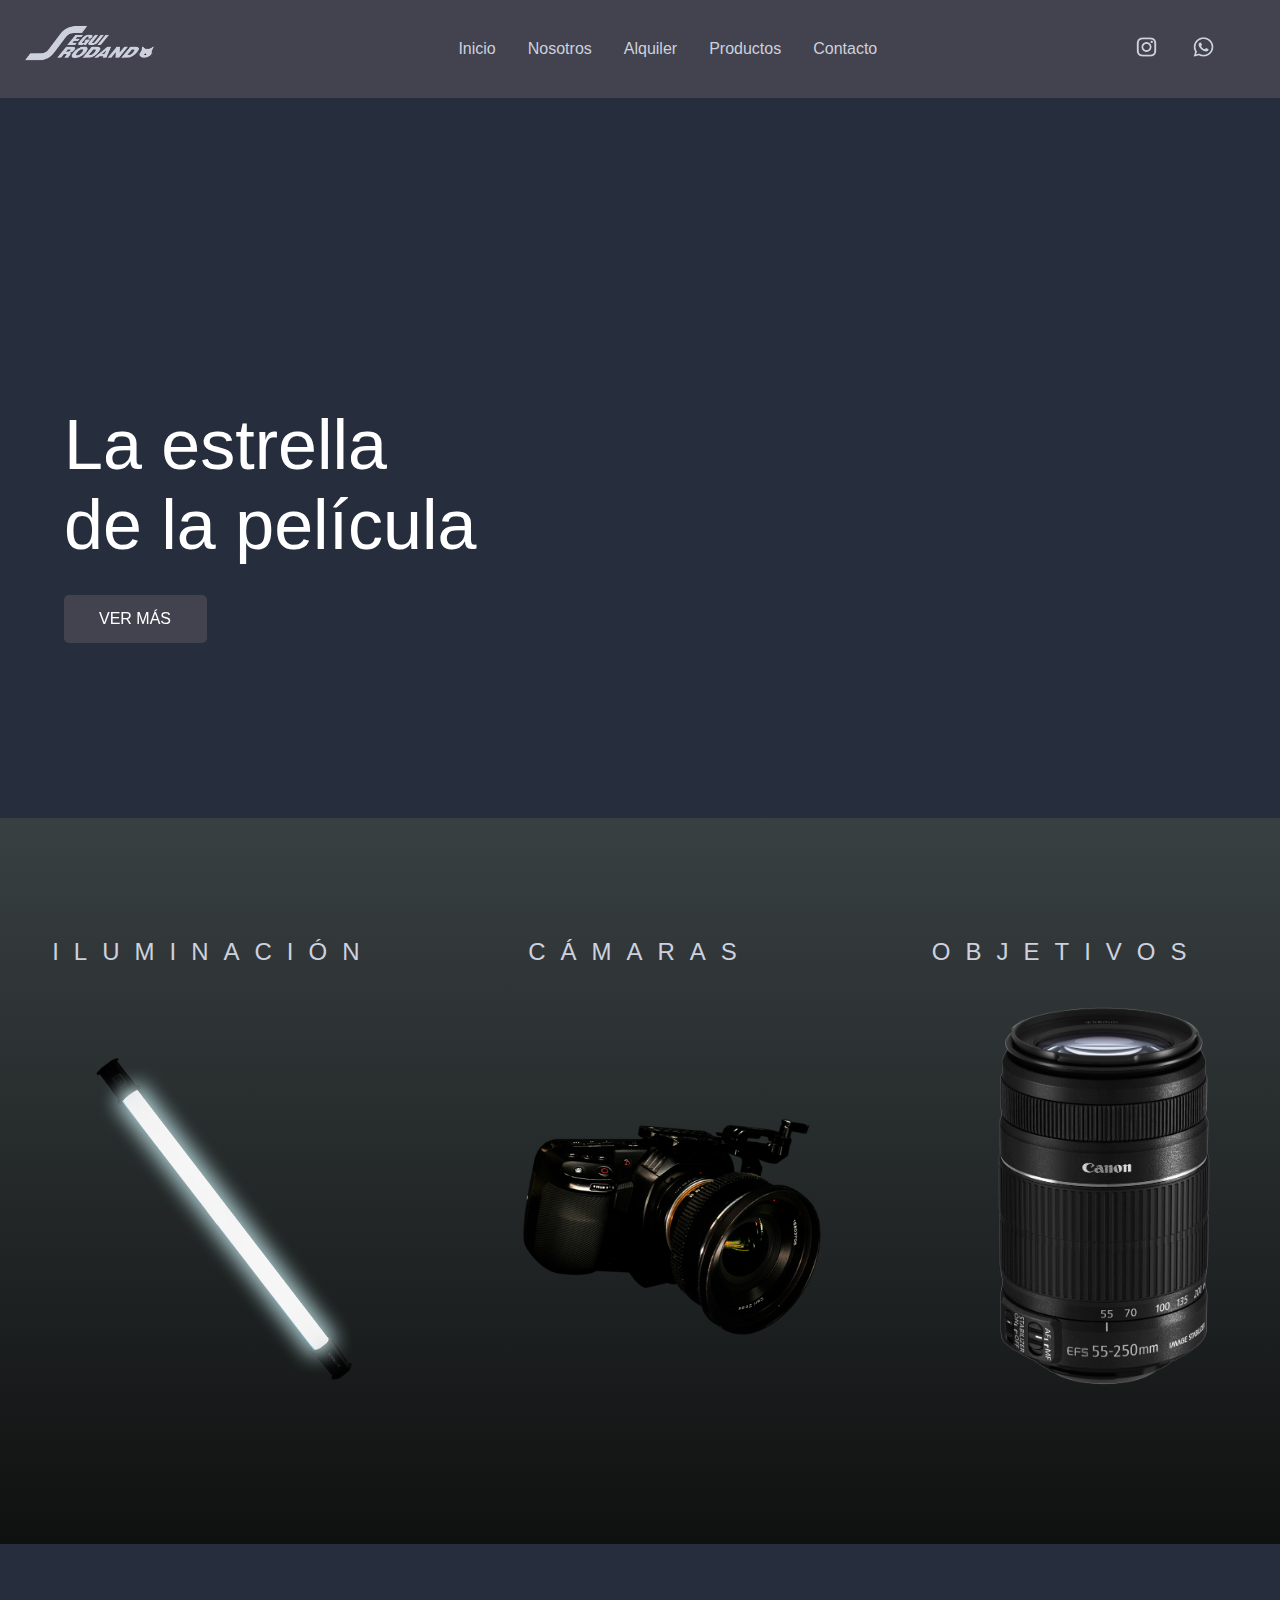
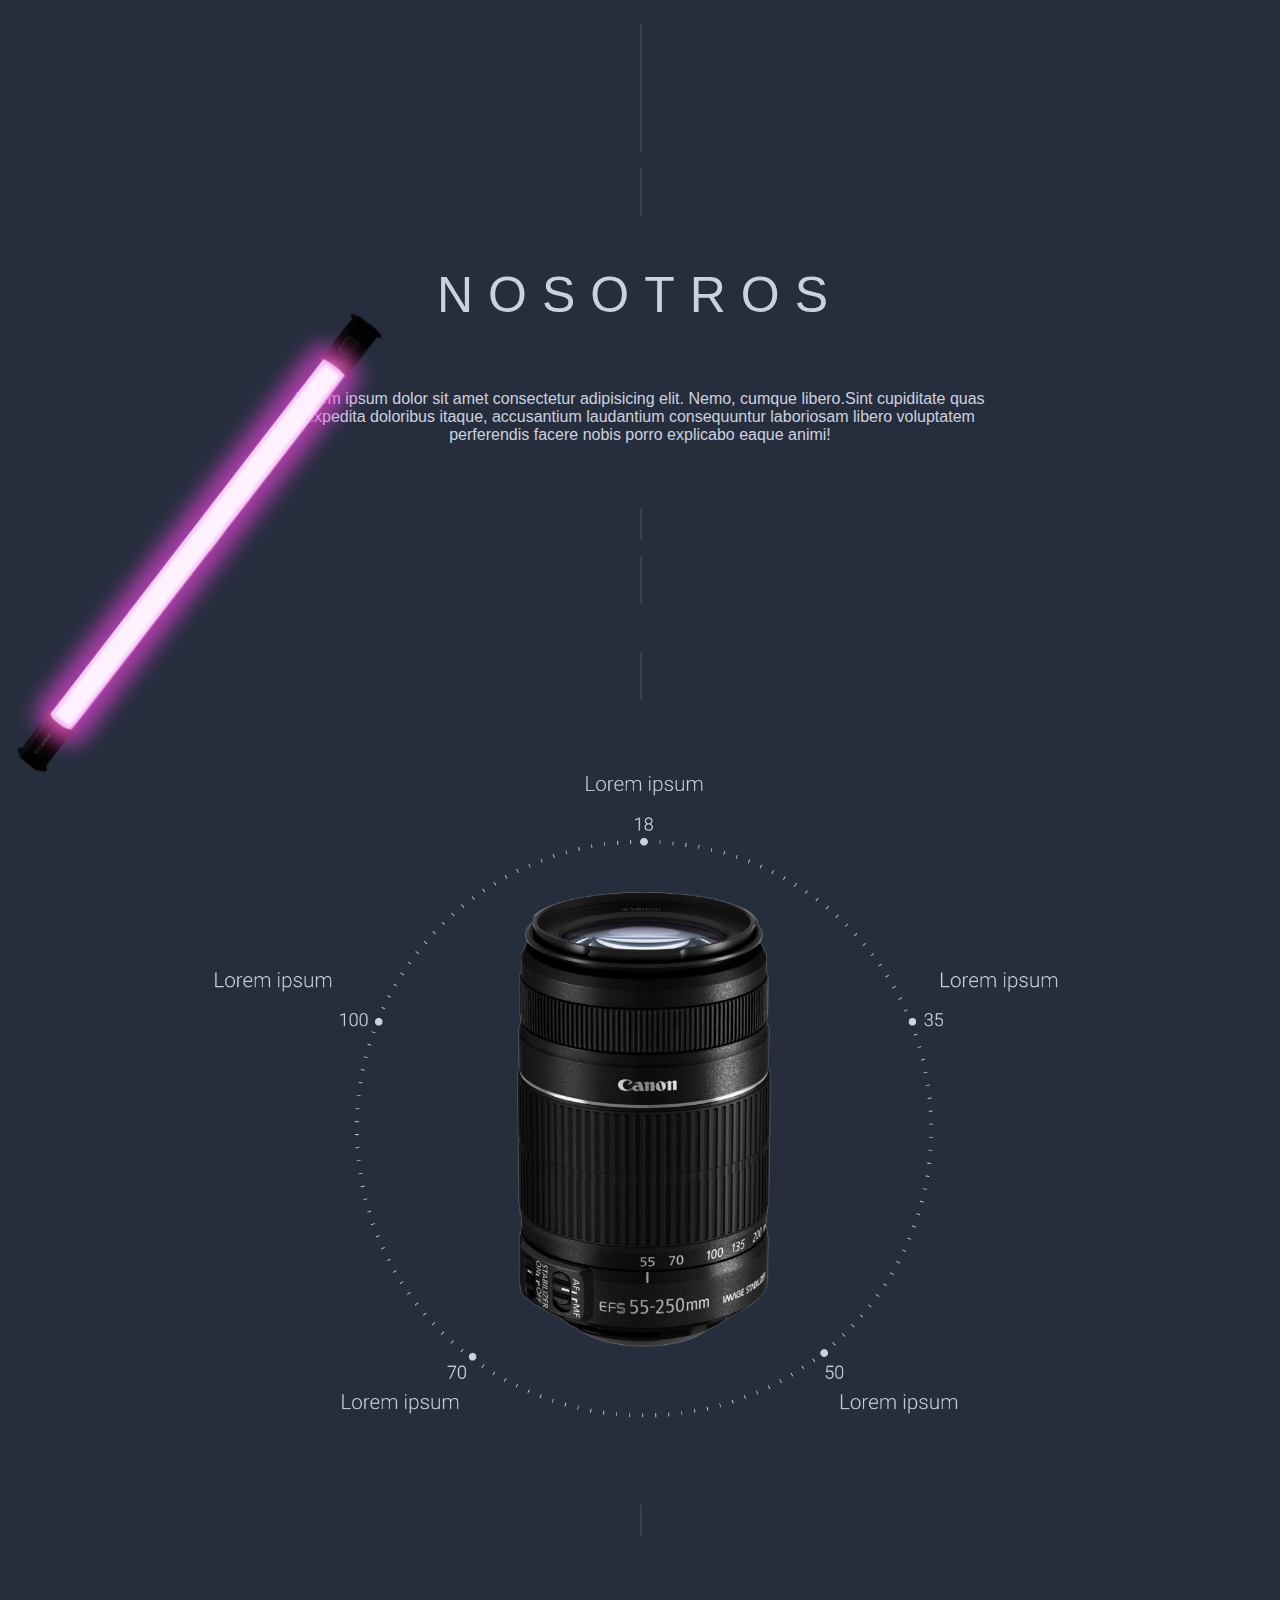
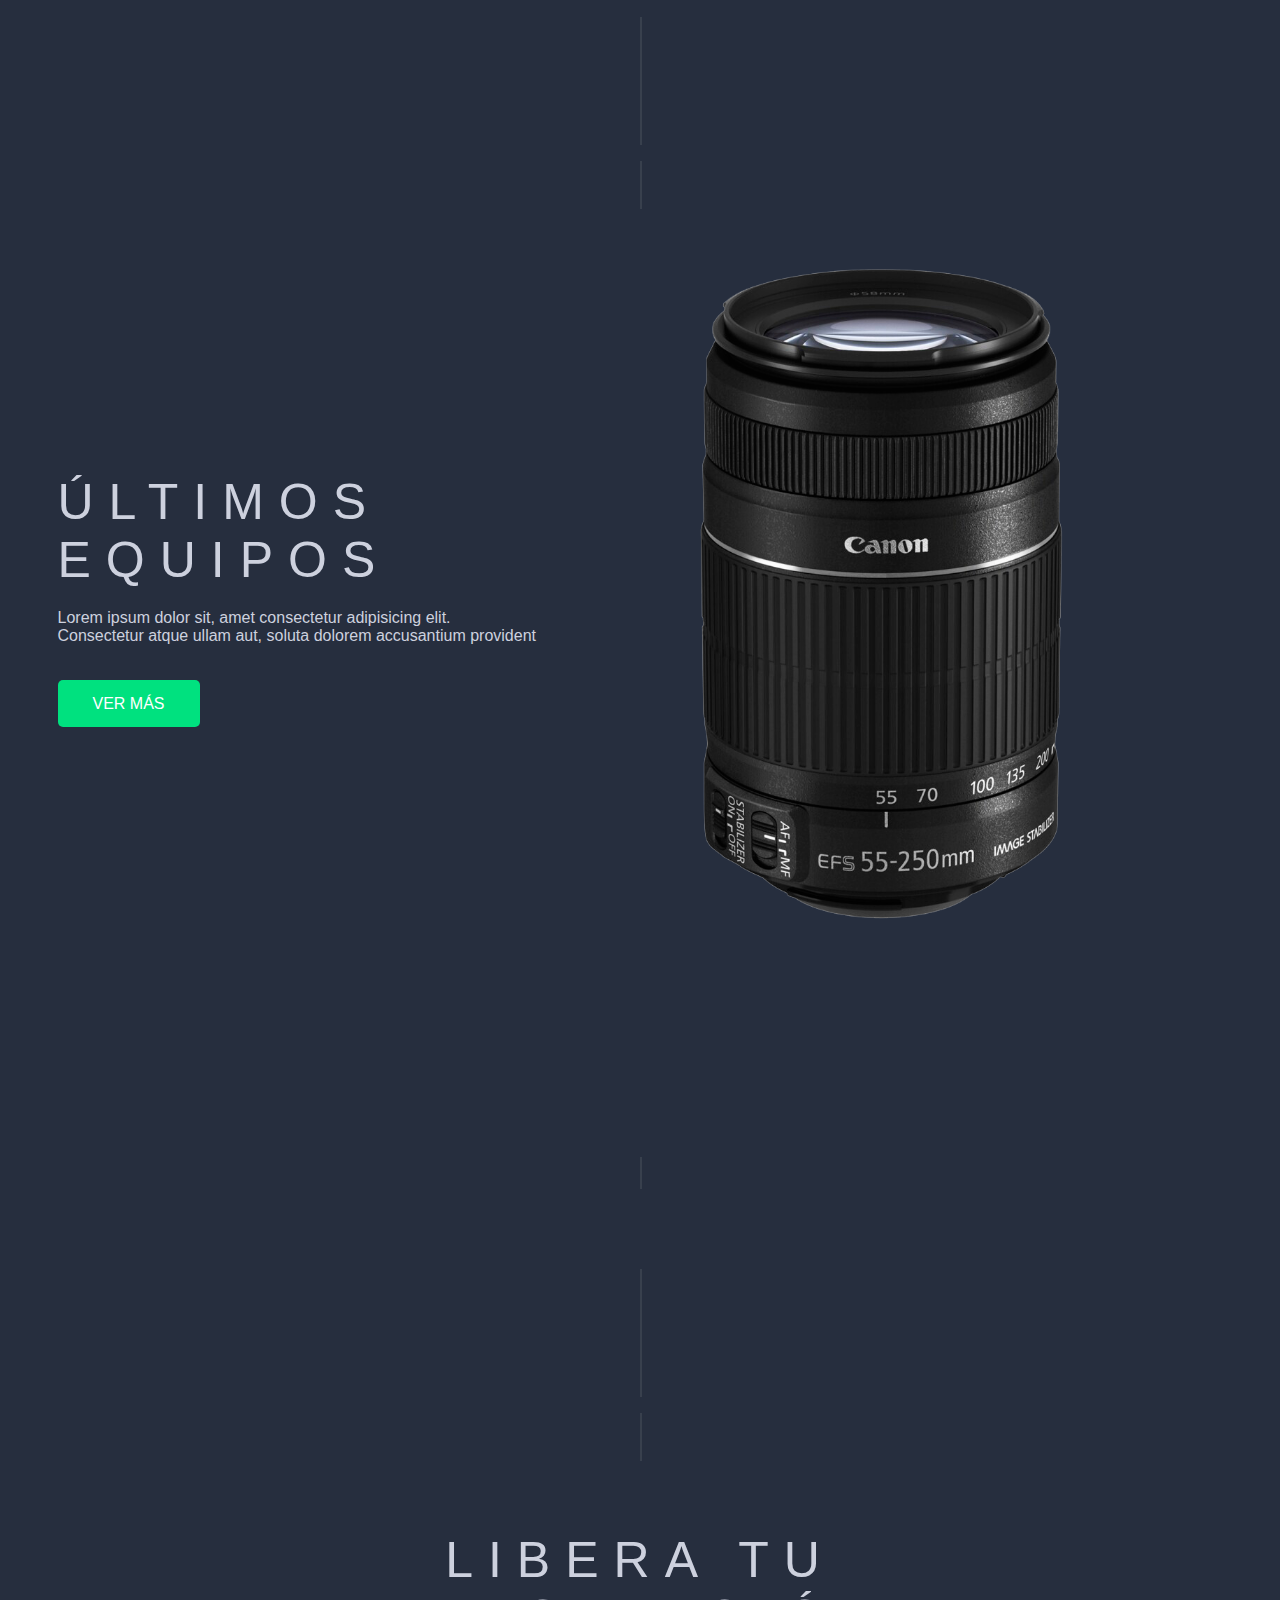
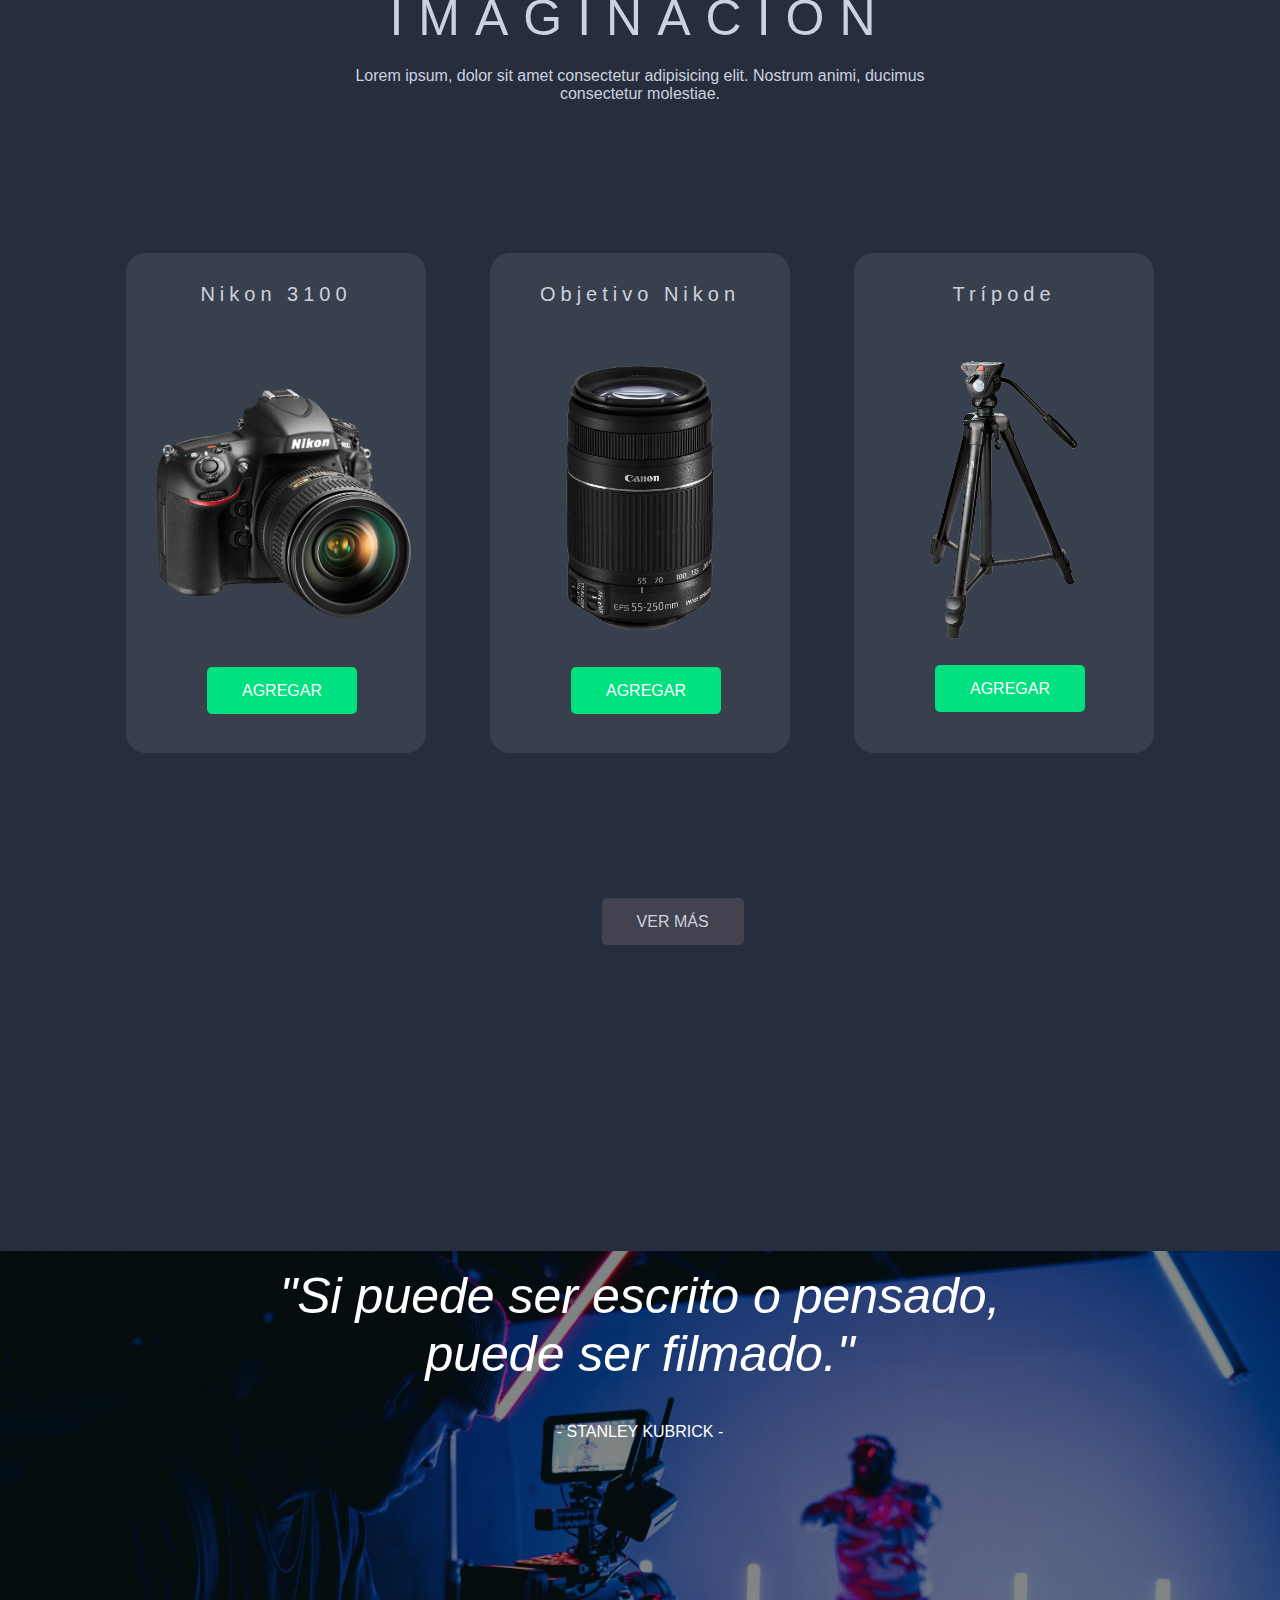
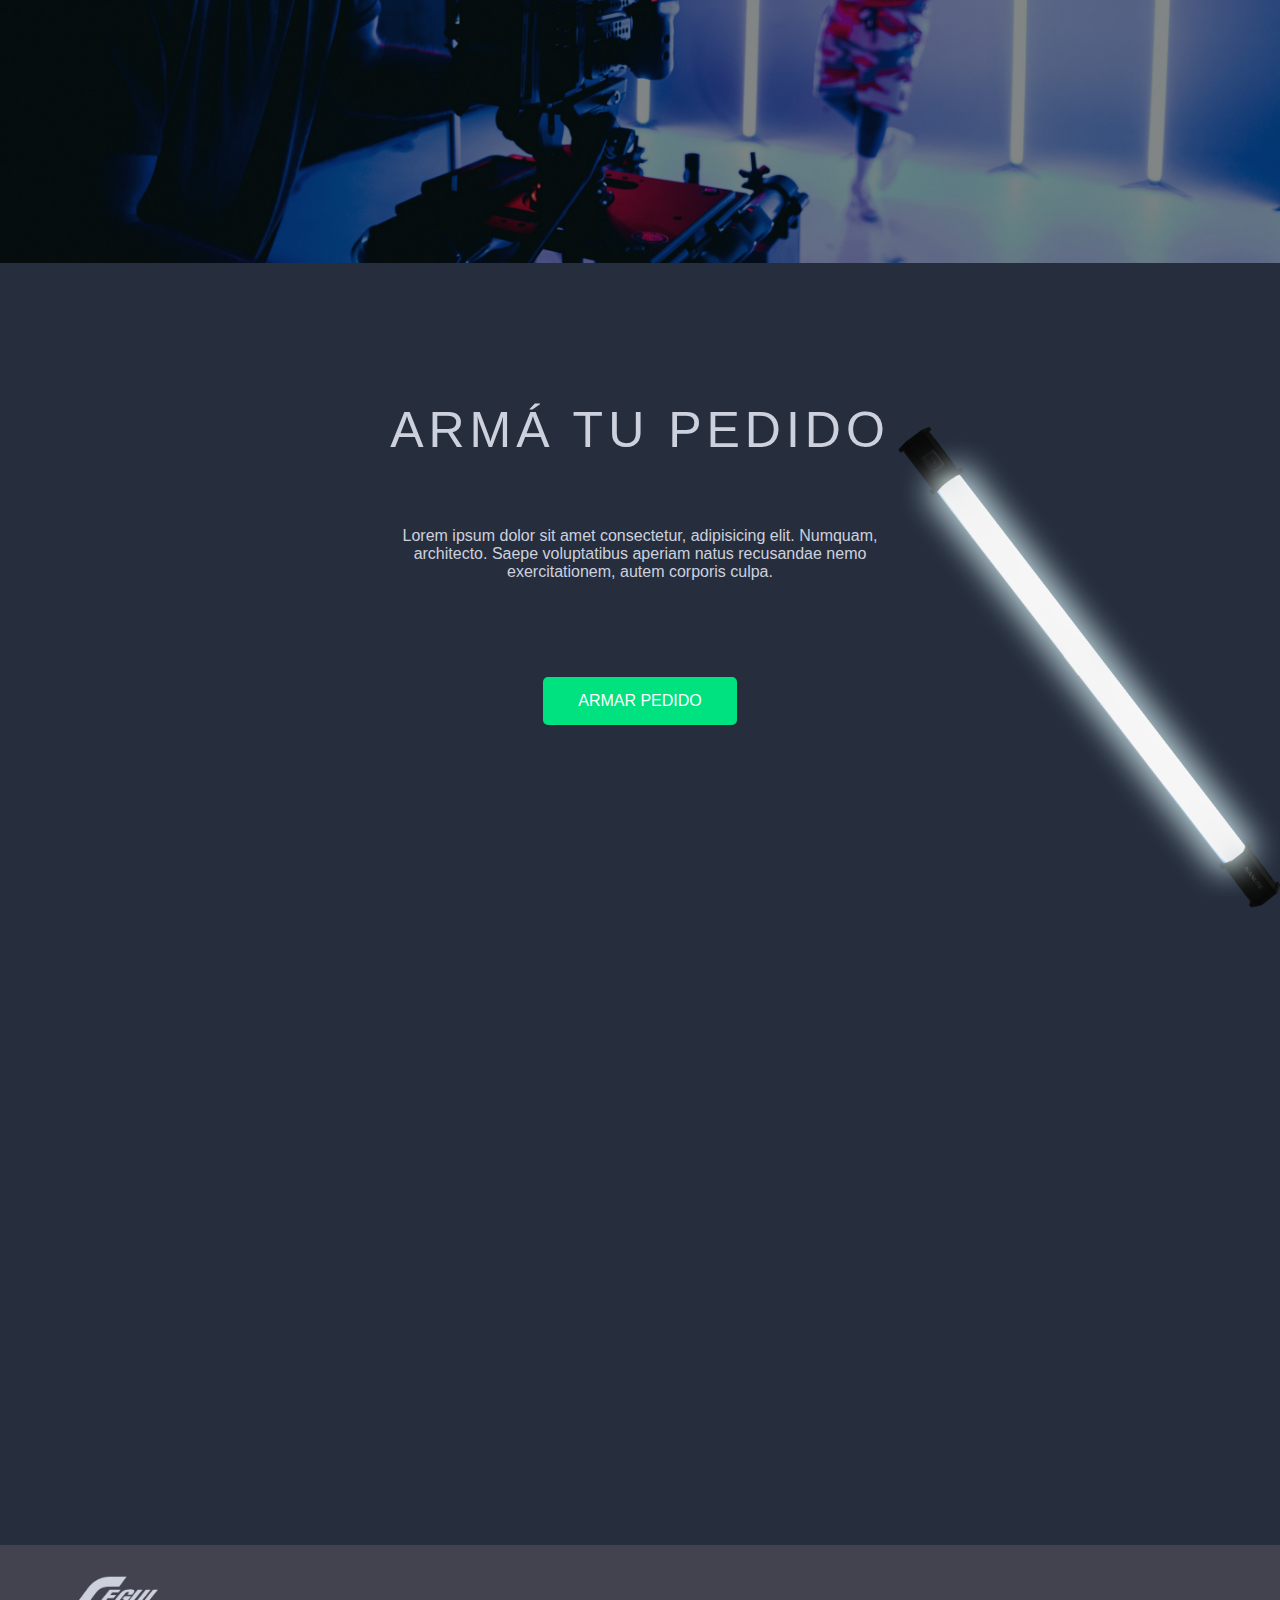
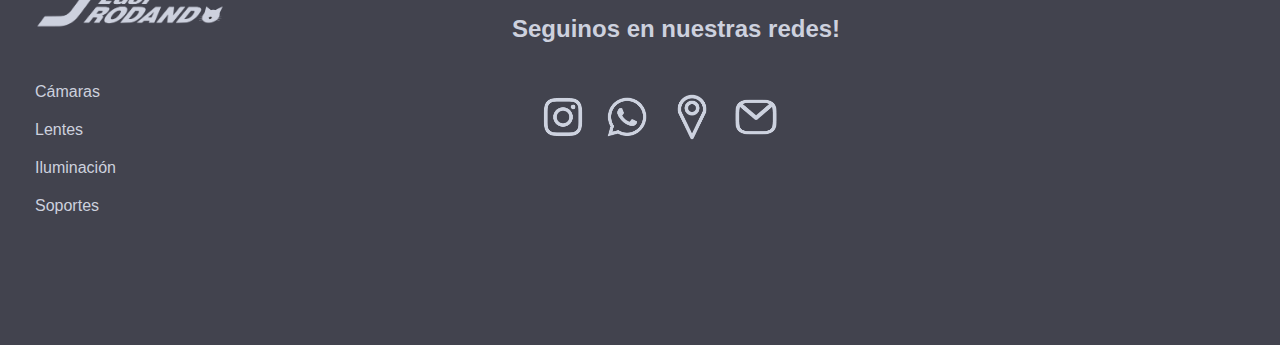
==== commit 5a38f1c9: "Update index.html" ====
--- a/index.html
+++ b/index.html
@@ -271,11 +271,11 @@
 
 <!--SCRIPTS-->
 
-    <script src="/js/wow.min.js"></script>
+    <script src="seguirodandook/js/wow.min.js"></script>
     <script>
     new WOW().init();
     </script>
 
     
 </body>
-</html>+</html>
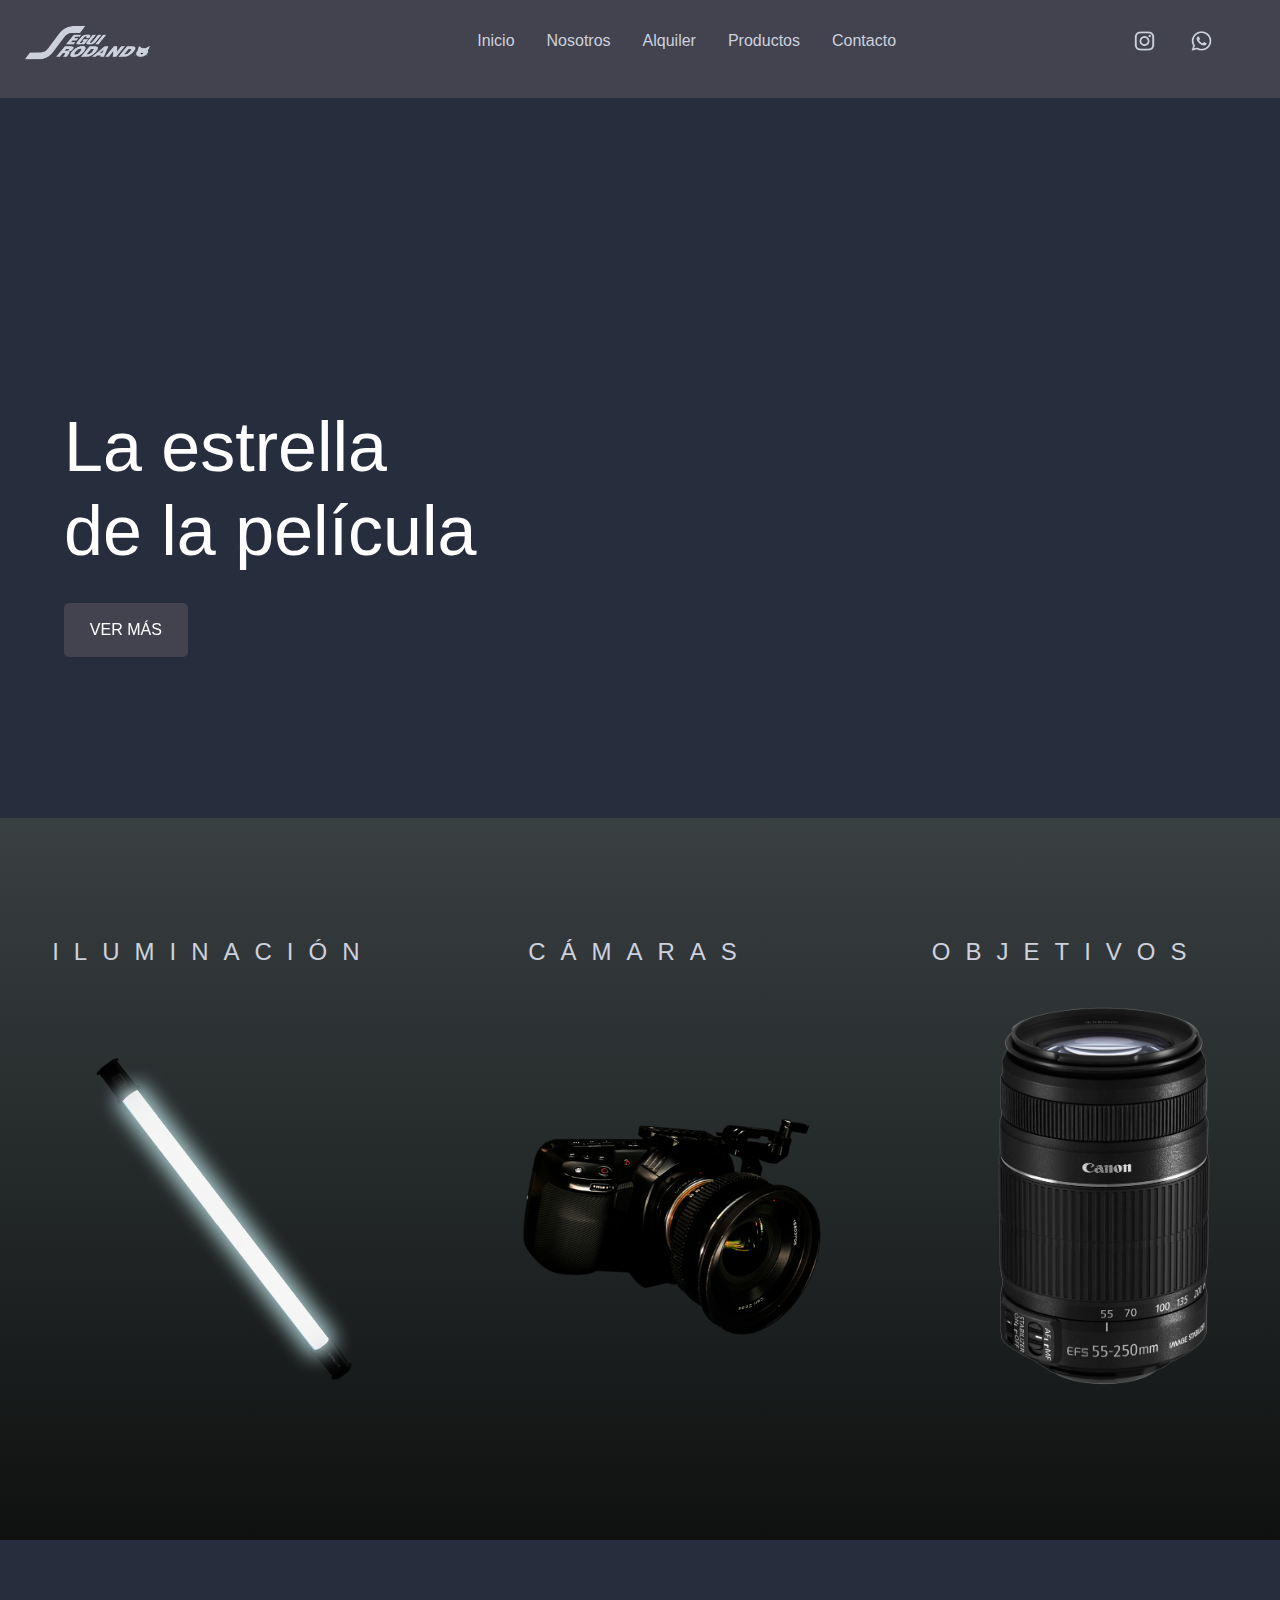
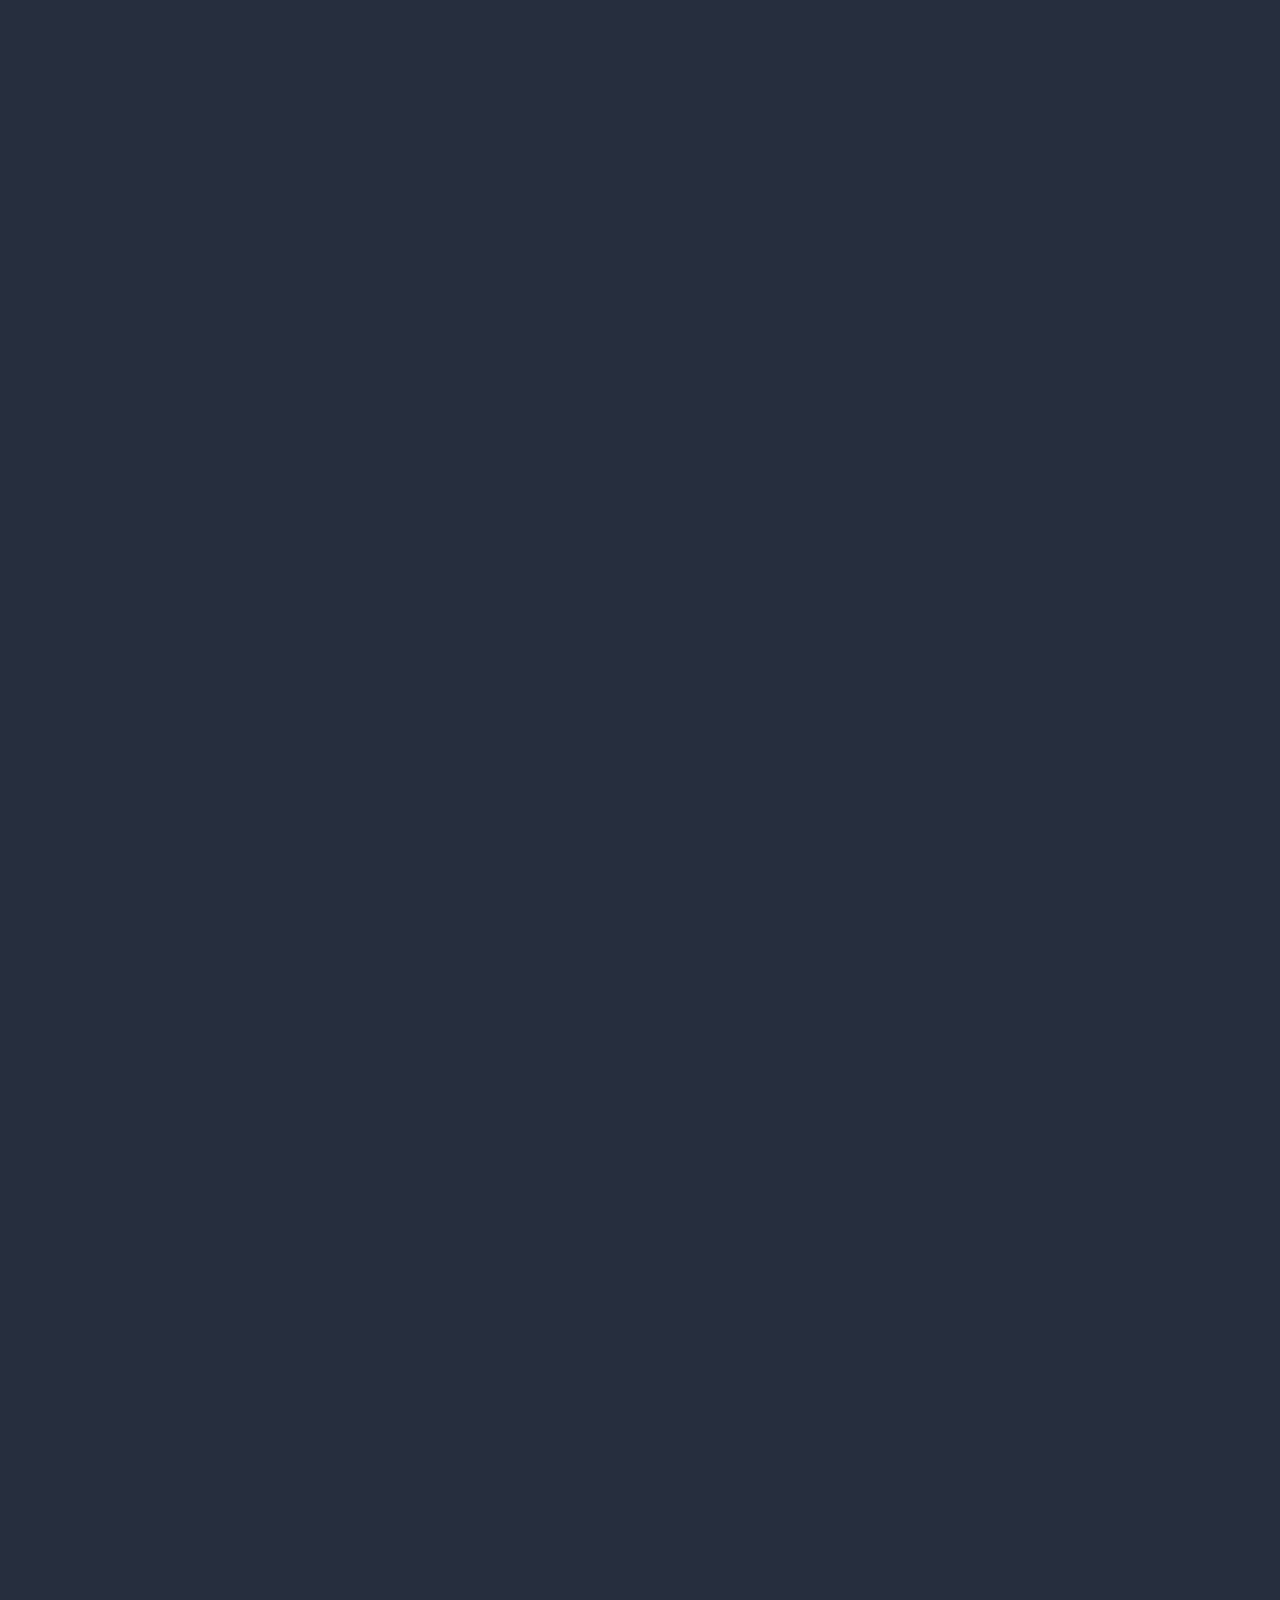
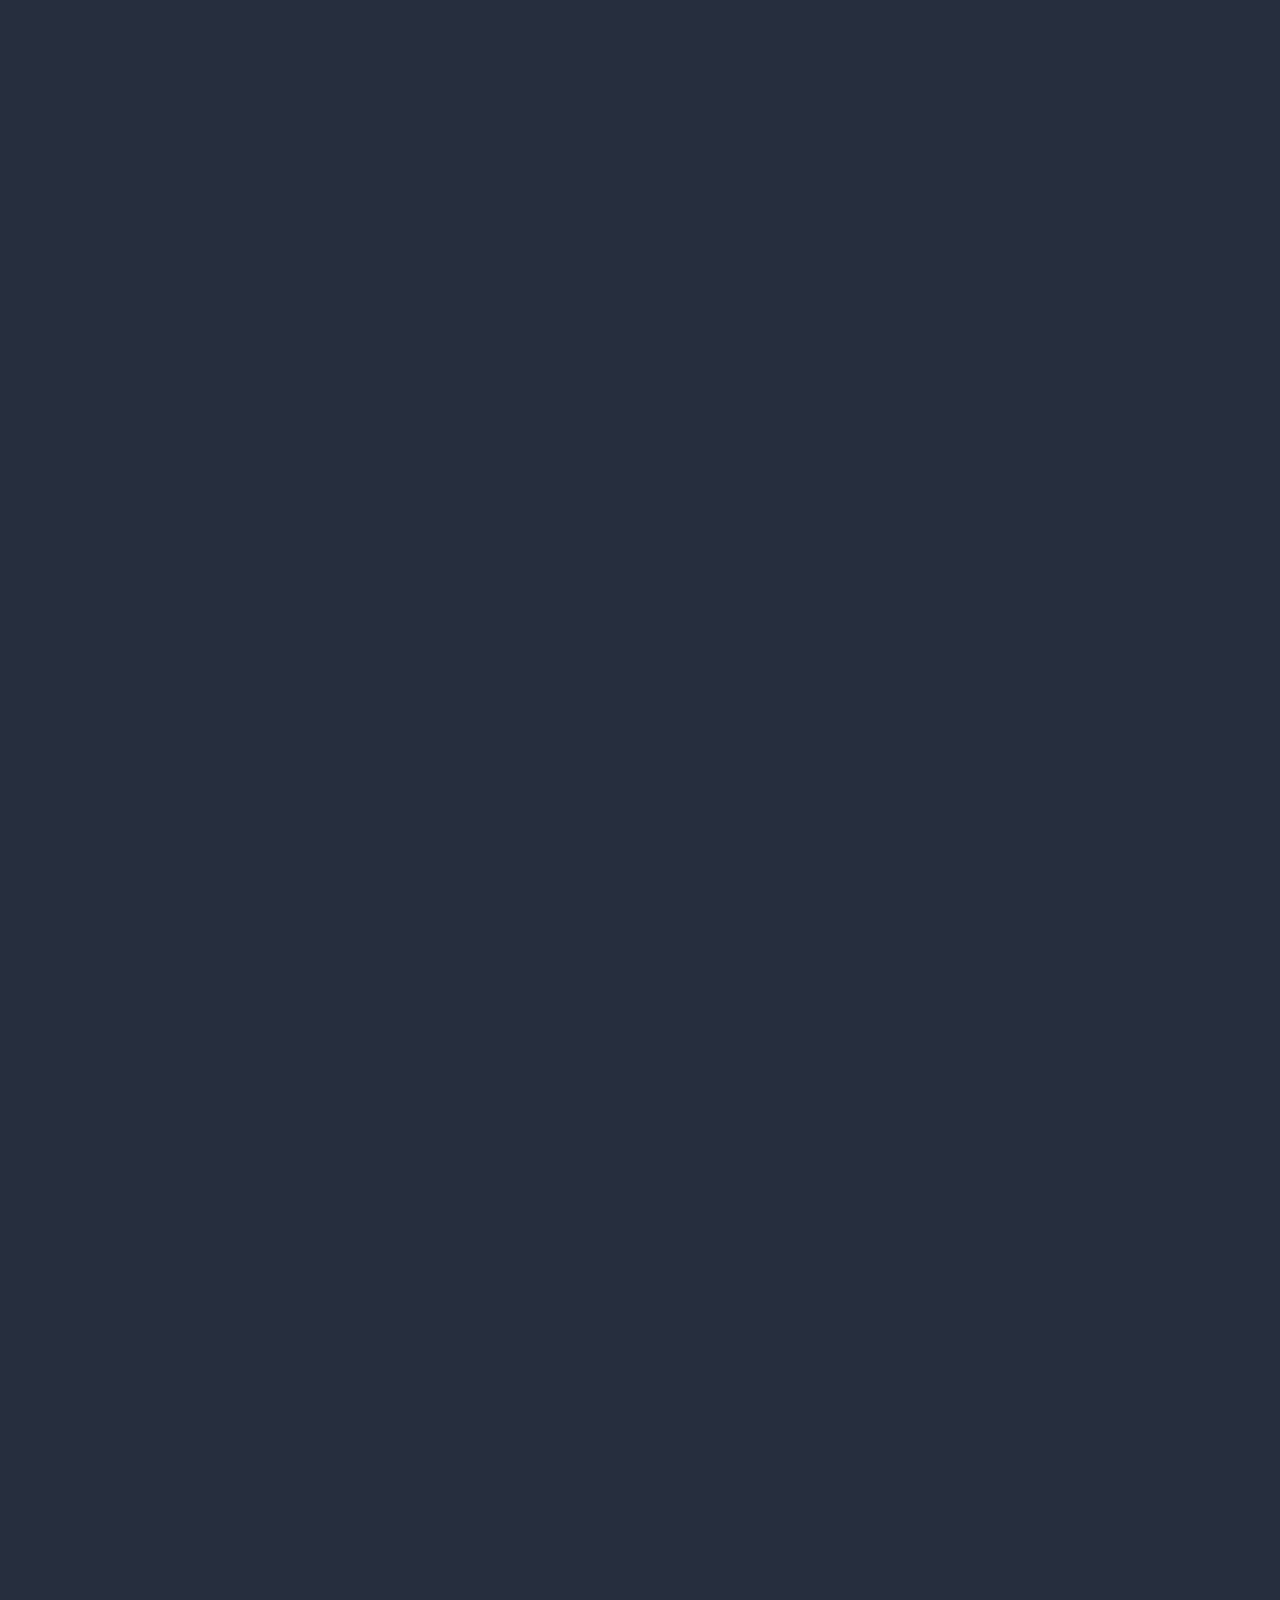
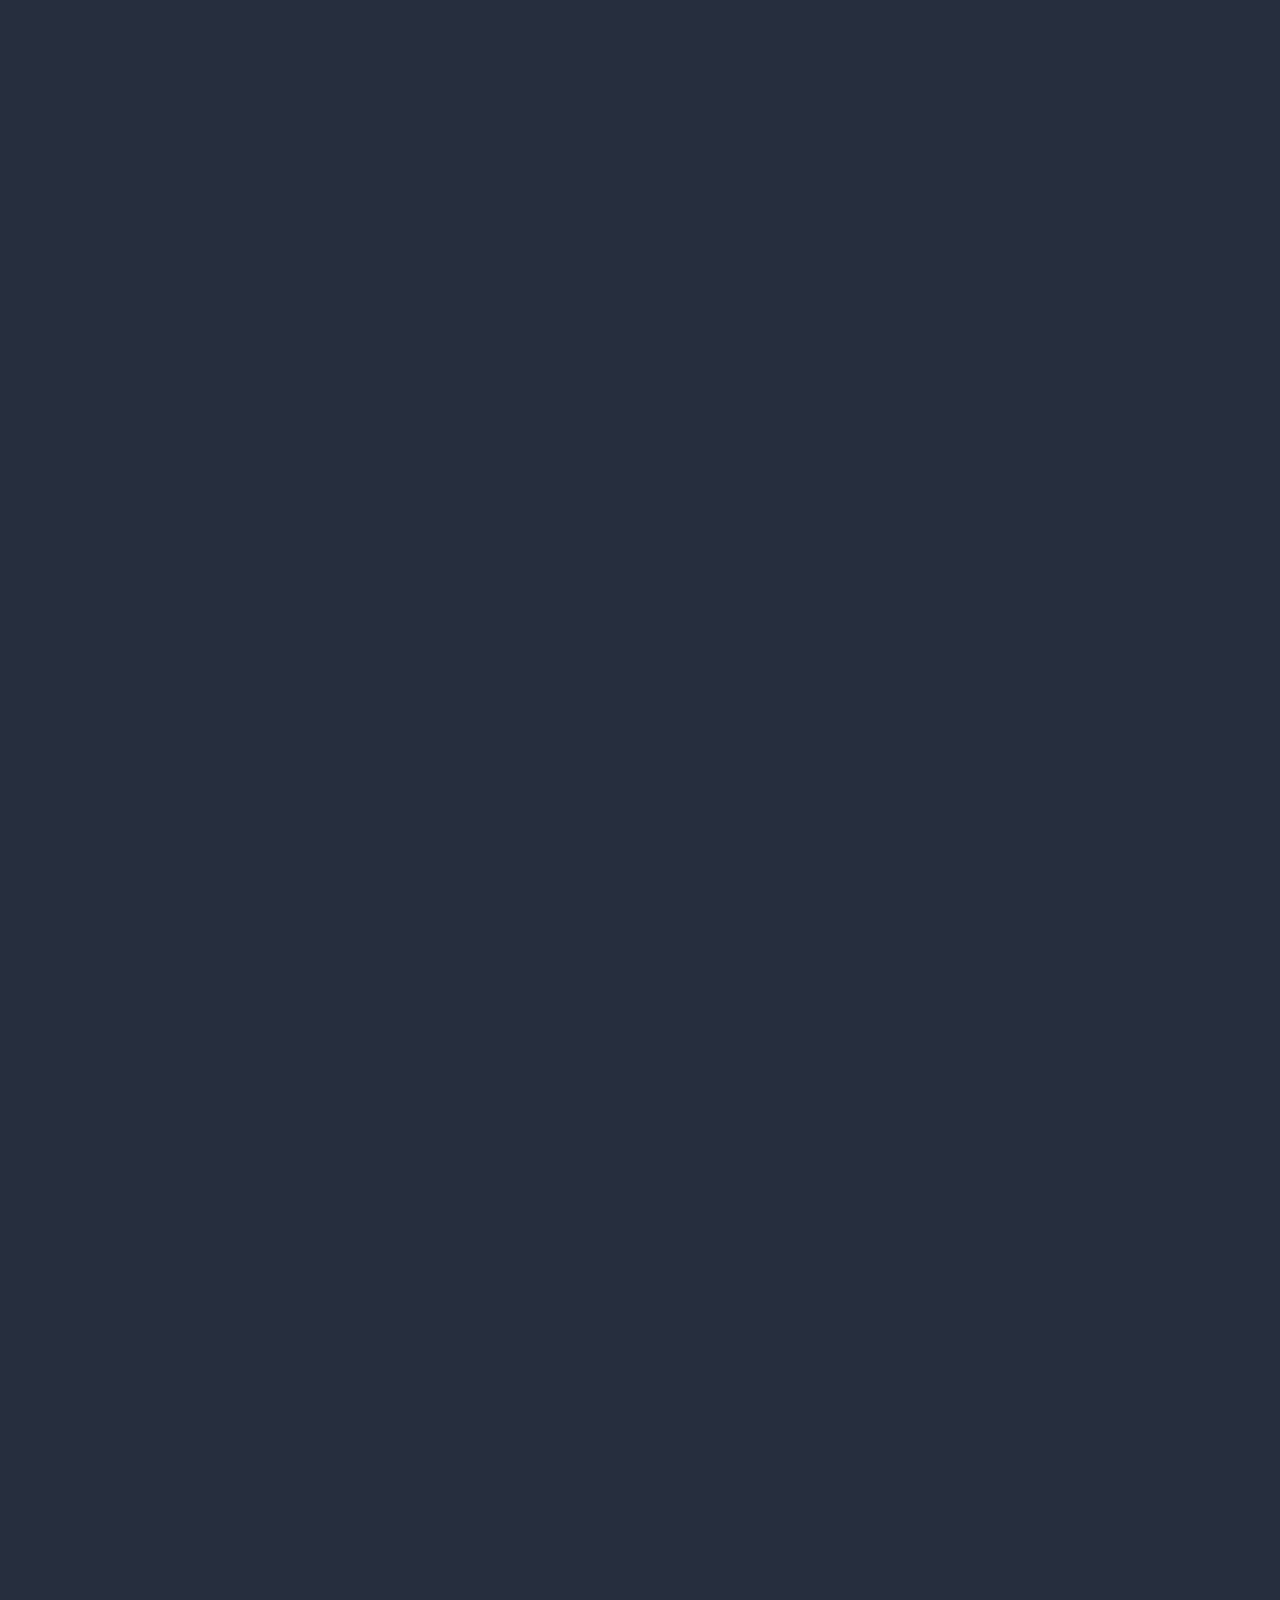
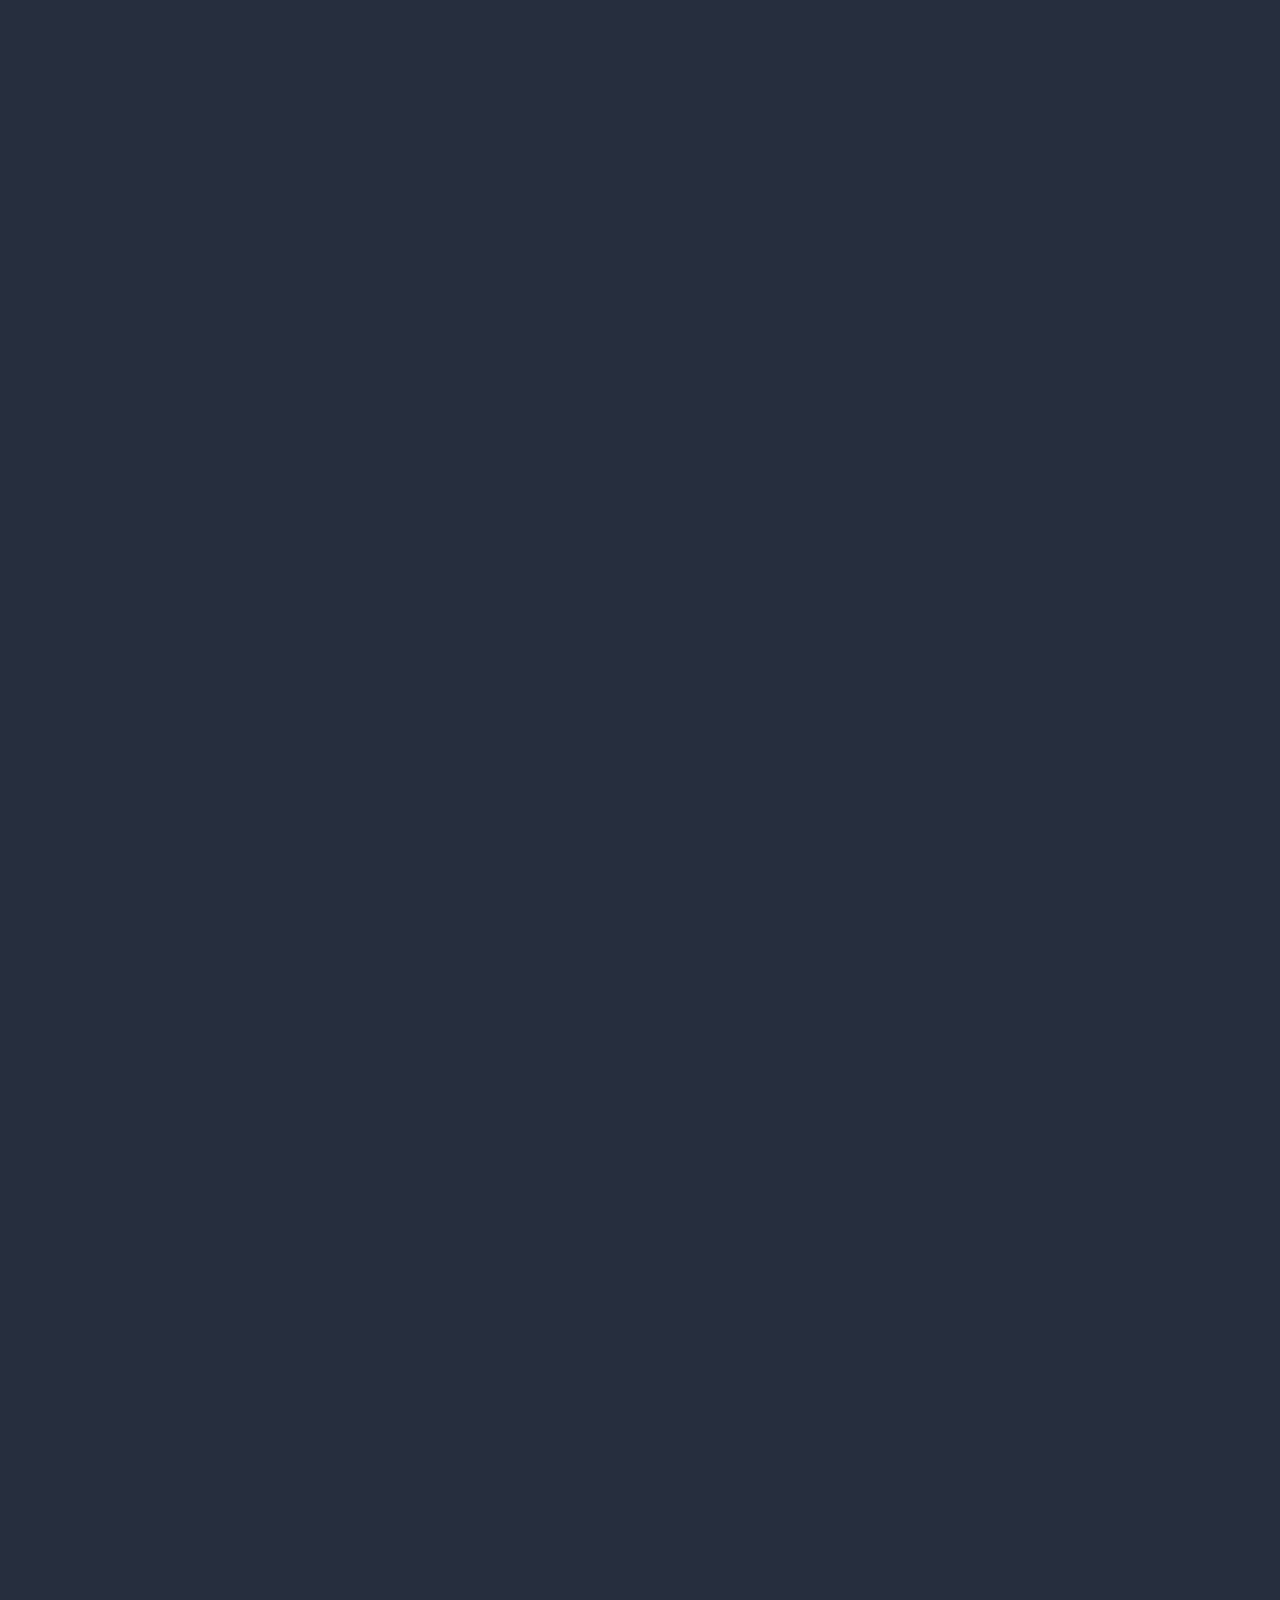
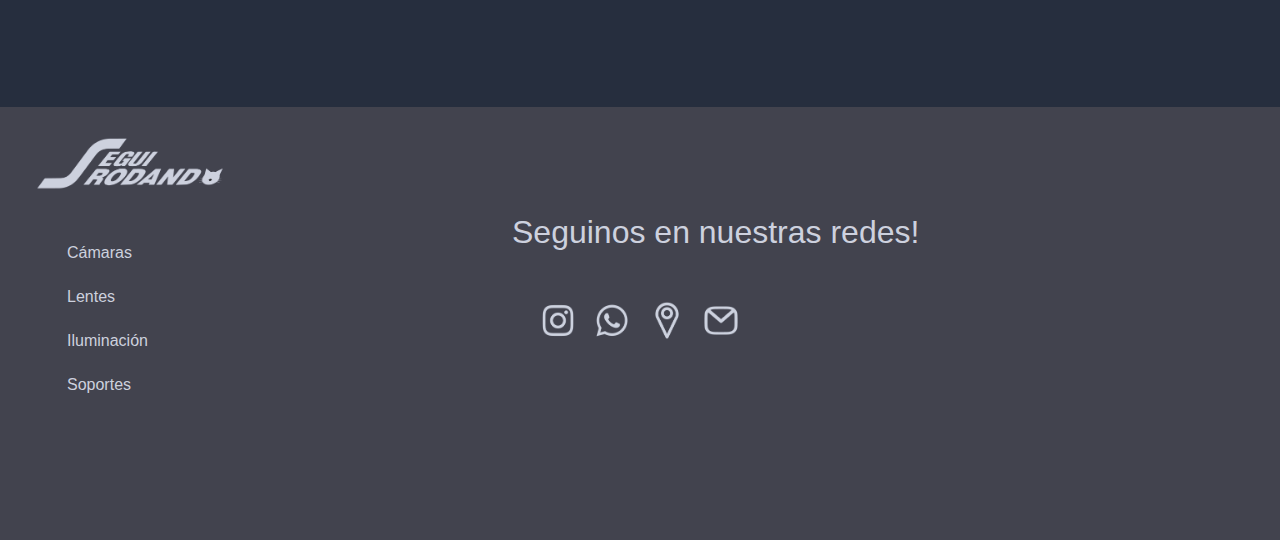
==== commit 5baf53c0: "agregando bootstrap" ====
--- a/index.html
+++ b/index.html
@@ -4,20 +4,56 @@
     <meta charset="UTF-8">
     <meta http-equiv="X-UA-Compatible" content="IE=edge">
     <meta name="viewport" content="width=device-width, initial-scale=1.0">
+    <link rel="stylesheet" href="/bootstrap-5.1.3-dist/bootstrap-5.1.3-dist/css/bootstrap.css">
+    <link rel="stylesheet" href="https://cdnjs.cloudflare.com/ajax/libs/animate.css/4.1.1/animate.min.css"/>
     <link rel="stylesheet" href="./estilos/style.css">
     <link rel="icon" href="./assests/fav-icon.png" type="image/x-icon">
-    <link rel="stylesheet" href="https://cdnjs.cloudflare.com/ajax/libs/animate.css/4.1.1/animate.min.css"/>
+    
+    
     <title>Seguí rodando</title>
       
 </head>
 
 <body>
-    
+    <!--
+        <nav class="navbar navbar-expand-lg navbar-light bg-light">
+            <div class="container-fluid">
+              
+              <button class="navbar-toggler" type="button" data-bs-toggle="collapse" data-bs-target="#navbarSupportedContent" aria-controls="navbarSupportedContent" aria-expanded="false" aria-label="Toggle navigation">
+                <span class="navbar-toggler-icon"></span>
+              </button>
+              <div class="collapse navbar-collapse" id="navbarSupportedContent">
+                <ul class="navbar-nav me-auto mb-2 mb-lg-0">
+                  <li class="nav-item">
+                    <a class="nav-link active" aria-current="page" href="#">Home</a>
+                  </li>
+                  <li class="nav-item">
+                    <a class="nav-link" href="#">Link</a>
+                  </li>
+                  <li class="nav-item dropdown">
+                    <a class="nav-link dropdown-toggle" href="#" id="navbarDropdown" role="button" data-bs-toggle="dropdown" aria-expanded="false">
+                      Dropdown
+                    </a>
+                    <ul class="dropdown-menu" aria-labelledby="navbarDropdown">
+                      <li><a class="dropdown-item" href="#">Action</a></li>
+                      <li><a class="dropdown-item" href="#">Another action</a></li>
+                      <li><hr class="dropdown-divider"></li>
+                      <li><a class="dropdown-item" href="#">Something else here</a></li>
+                    </ul>
+                  </li>
+                  <li class="nav-item">
+                    <a class="nav-link disabled">Disabled</a>
+                  </li>
+                </ul>
+                
+              </div>
+            </div>
+          </nav>
+    -->
     <header>
+        
         <img class="logo-header" src="./assests/logo-gris.png" alt="marca">
-
-
-
+       
        <!--Menú-->
         <nav>
             <ul>
@@ -76,7 +112,7 @@
             </div>
 
             <div class="camaras">
-                <h2>Cámaras</h2>
+                <h2 id="titulo-camaras">Cámaras</h2>
                 <a href="#"><img src="./assests/cat-camara.png" alt="camaras"></a>
             </div>
 
@@ -271,11 +307,13 @@
 
 <!--SCRIPTS-->
 
-    <script src="seguirodandook/js/wow.min.js"></script>
+    <script src="/js/wow.min.js"></script>
     <script>
     new WOW().init();
     </script>
 
+<script src="https://cdn.jsdelivr.net/npm/@popperjs/core@2.10.2/dist/umd/popper.min.js" integrity="sha384-7+zCNj/IqJ95wo16oMtfsKbZ9ccEh31eOz1HGyDuCQ6wgnyJNSYdrPa03rtR1zdB" crossorigin="anonymous"></script>
+<script src="https://cdn.jsdelivr.net/npm/bootstrap@5.1.3/dist/js/bootstrap.min.js" integrity="sha384-QJHtvGhmr9XOIpI6YVutG+2QOK9T+ZnN4kzFN1RtK3zEFEIsxhlmWl5/YESvpZ13" crossorigin="anonymous"></script>
     
 </body>
-</html>
+</html>--- a/estilos/style.css
+++ b/estilos/style.css
@@ -129,11 +129,12 @@
     }
     
     #btn-portada {
-        width: 20%;
+        width: 30%;
+        text-align: center;
         text-decoration: none;
         background-color: #42434e;
         color: #ffffff;
-        padding: 15px 25px 15px 35px;
+        padding: 15px 0 15px 0;
         border-radius: 5px;
         font-weight: 500;
         
@@ -454,7 +455,7 @@
     }
     
     .producto-2 img {
-        width: 50%;
+        width: 83%;
         padding: 50px 25px 80px 75px;
         position: relative;
         bottom: 15px;
@@ -497,7 +498,7 @@
     }
     
     .producto-3 img {
-        width: 50%;
+        width: 83%;
         padding: 50px 25px 70px 75px;
         position: relative;
         bottom: 15px;
@@ -578,6 +579,11 @@
         margin: 0 0 20px 0;
         border-radius: 5px;
         font-weight: 500;
+    }
+    .btn-armar-pedido:hover {
+        background-color: #0f1110;
+        color: #ccd0dd;
+        transition: 0.5s;
     }
     /* BANNER PRODUCTION */
     .banner-production {
@@ -1119,8 +1125,7 @@
         display: grid;
         grid-template-columns: repeat(3, 1fr);
         grid-template-rows: 1fr;
-        position: relative;
-        bottom: 2em;
+        
     }
     
     .iluminacion {
@@ -1136,6 +1141,7 @@
     .cat-3columnas div img {
         width: 100%;
     }
+    /*
     .cat-3columnas div h2 {
         
         font-size: 1em;
@@ -1147,6 +1153,91 @@
         position: relative;
         top: 5em;
     }
+    */
+    .iluminacion {
+        background-image: linear-gradient(to bottom, #394042, #0f1110);
+        padding-bottom: 10em;
+        display: flex;
+        flex-direction: column;
+        align-items: center;
+        justify-content: center;
+    }
+    .iluminacion h2 {
+        font-size: 1em;
+        text-transform: uppercase;
+        font-weight: 300;
+        letter-spacing: 15px;
+        color: #cdd1de;
+        text-align: center;
+        position: relative;
+        top: 5em;
+    }
+    .iluminacion a img {
+        width: 80%;
+        margin-top: 10em;
+        margin-left: 3em;
+        
+    }
+    
+    .camaras h2 {
+        font-size: 1em;
+        text-transform: uppercase;
+        font-weight: 300;
+        letter-spacing: 15px;
+        color: #cdd1de;
+        text-align: center;
+        position: relative;
+        bottom: 9.45em; 
+        left: 1em;
+    }
+
+    .camaras {
+        background-image: linear-gradient(to bottom, #394042, #0f1110);
+        
+        display: flex;
+        flex-direction: column;
+        align-items: center;
+        justify-content: center;
+    }
+    
+    .camaras a img {
+        width: 80%;
+        position: relative;
+        left: 3em;
+        
+        
+    }
+    
+    .objetivos h2 {
+        font-size: 1em;
+        text-transform: uppercase;
+        font-weight: 300;
+        letter-spacing: 15px;
+        color: #cdd1de;
+        text-align: center;
+        position: relative;
+        bottom: 0.75em;
+    }
+    .objetivos {
+        background-image: linear-gradient(to bottom, #394042, #0f1110);
+        padding-bottom: 10em;
+        display: flex;
+        flex-direction: column;
+        align-items: center;
+        justify-content: center;
+    }
+   
+    .objetivos a img {
+        width: 50%;
+        position: relative;
+        left: 5em;
+        top: 4em;
+        
+    }
+    
+
+
+
 
     /* ----- LINEAS VERTICALES ----- */
     
@@ -1180,7 +1271,7 @@
     .img-deco-luz-magenta {
         width: 30%;
         position: absolute;
-        top: 80em;
+        top: 90em;
     
     }
     #nosotros {
@@ -1347,7 +1438,7 @@
     }
     
     .producto-2 img {
-        width: 50%;
+        width: 83%;
         padding: 50px 25px 80px 75px;
         position: relative;
         bottom: 15px;
@@ -1383,7 +1474,7 @@
     }
     
     .producto-3 img {
-        width: 50%;
+        width: 83%;
         padding: 50px 25px 70px 75px;
         position: relative;
         bottom: 15px;
@@ -1402,11 +1493,12 @@
         font-weight: 500;
     }
     .btn-vermas {
-        width: 5em;
+        width: 8em;
         text-decoration: none;
         background-color: #42434e;
         color: #cdd1de;
-        padding: 1em 2em 1em 2em;
+        text-align: center;
+        padding:0.8em 0 0.8em 0;
         border-radius: 5px;
         font-weight: 300;
         margin: 4em;
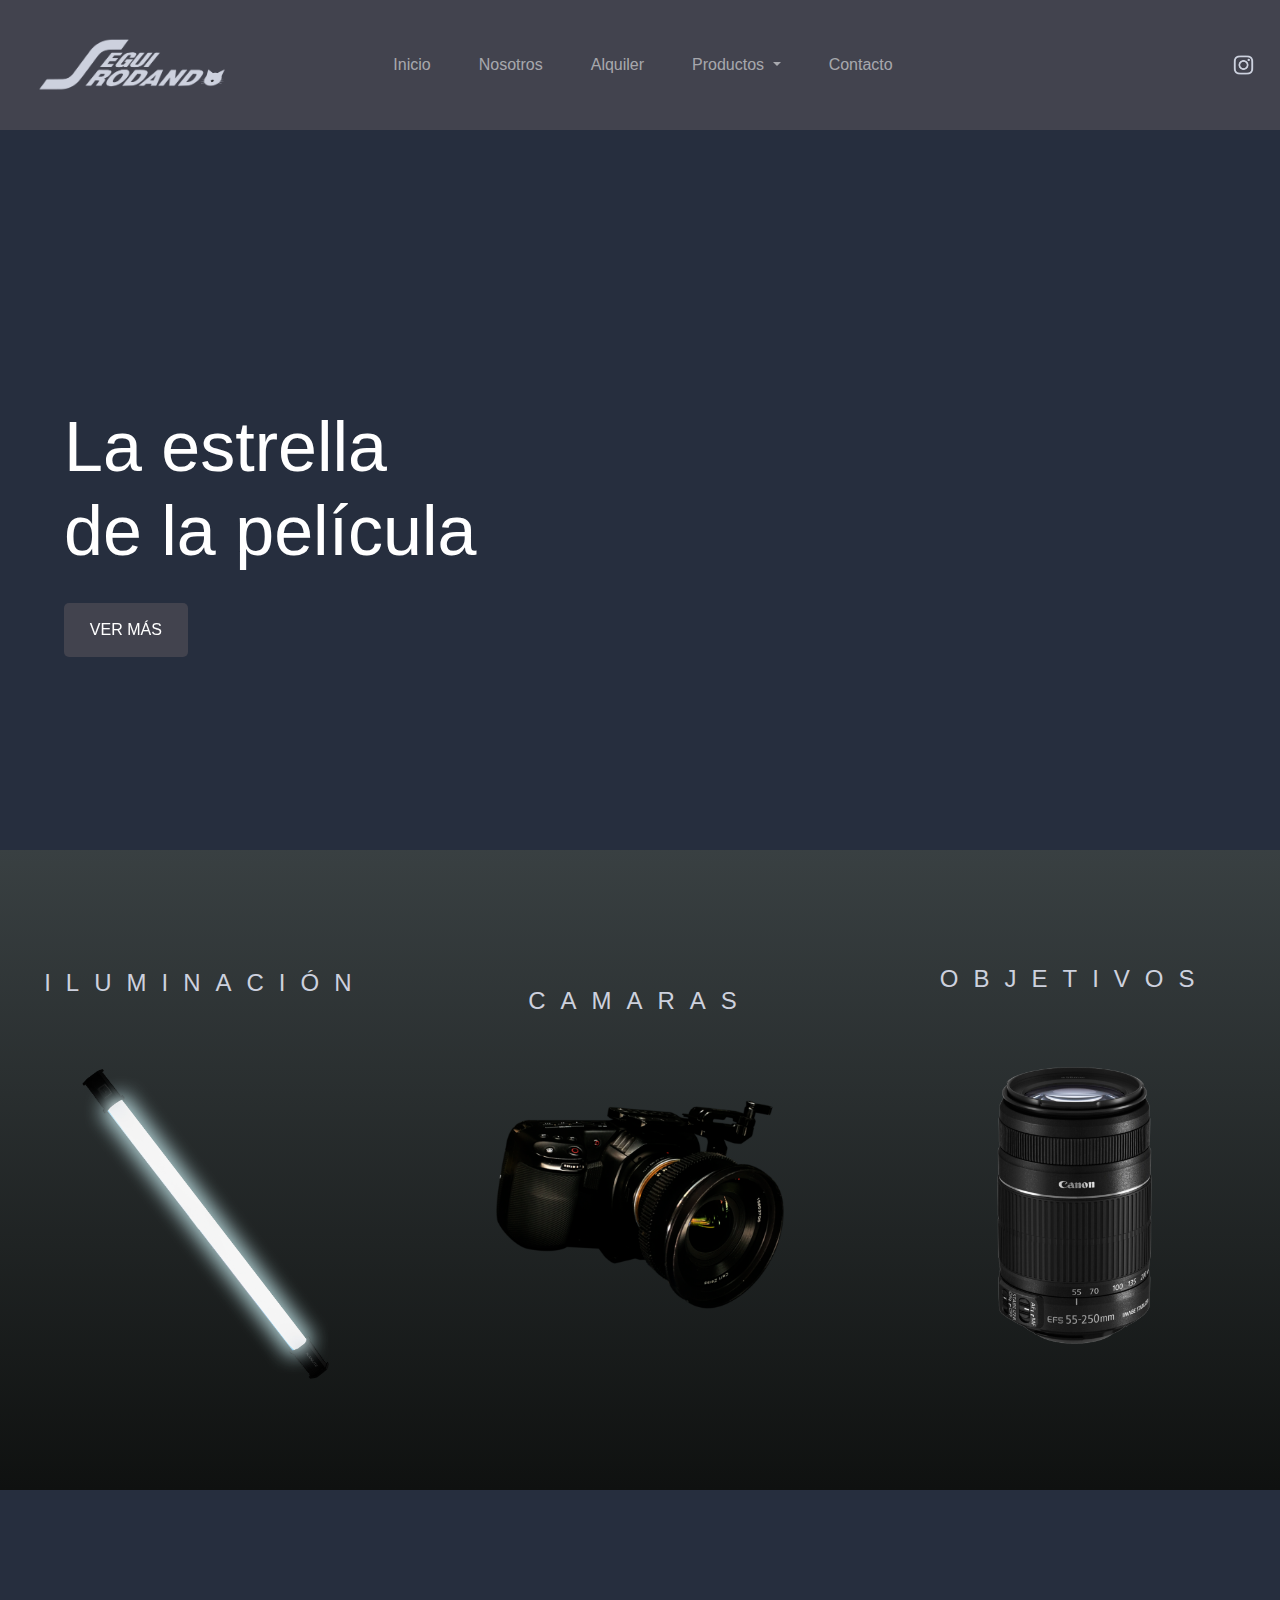
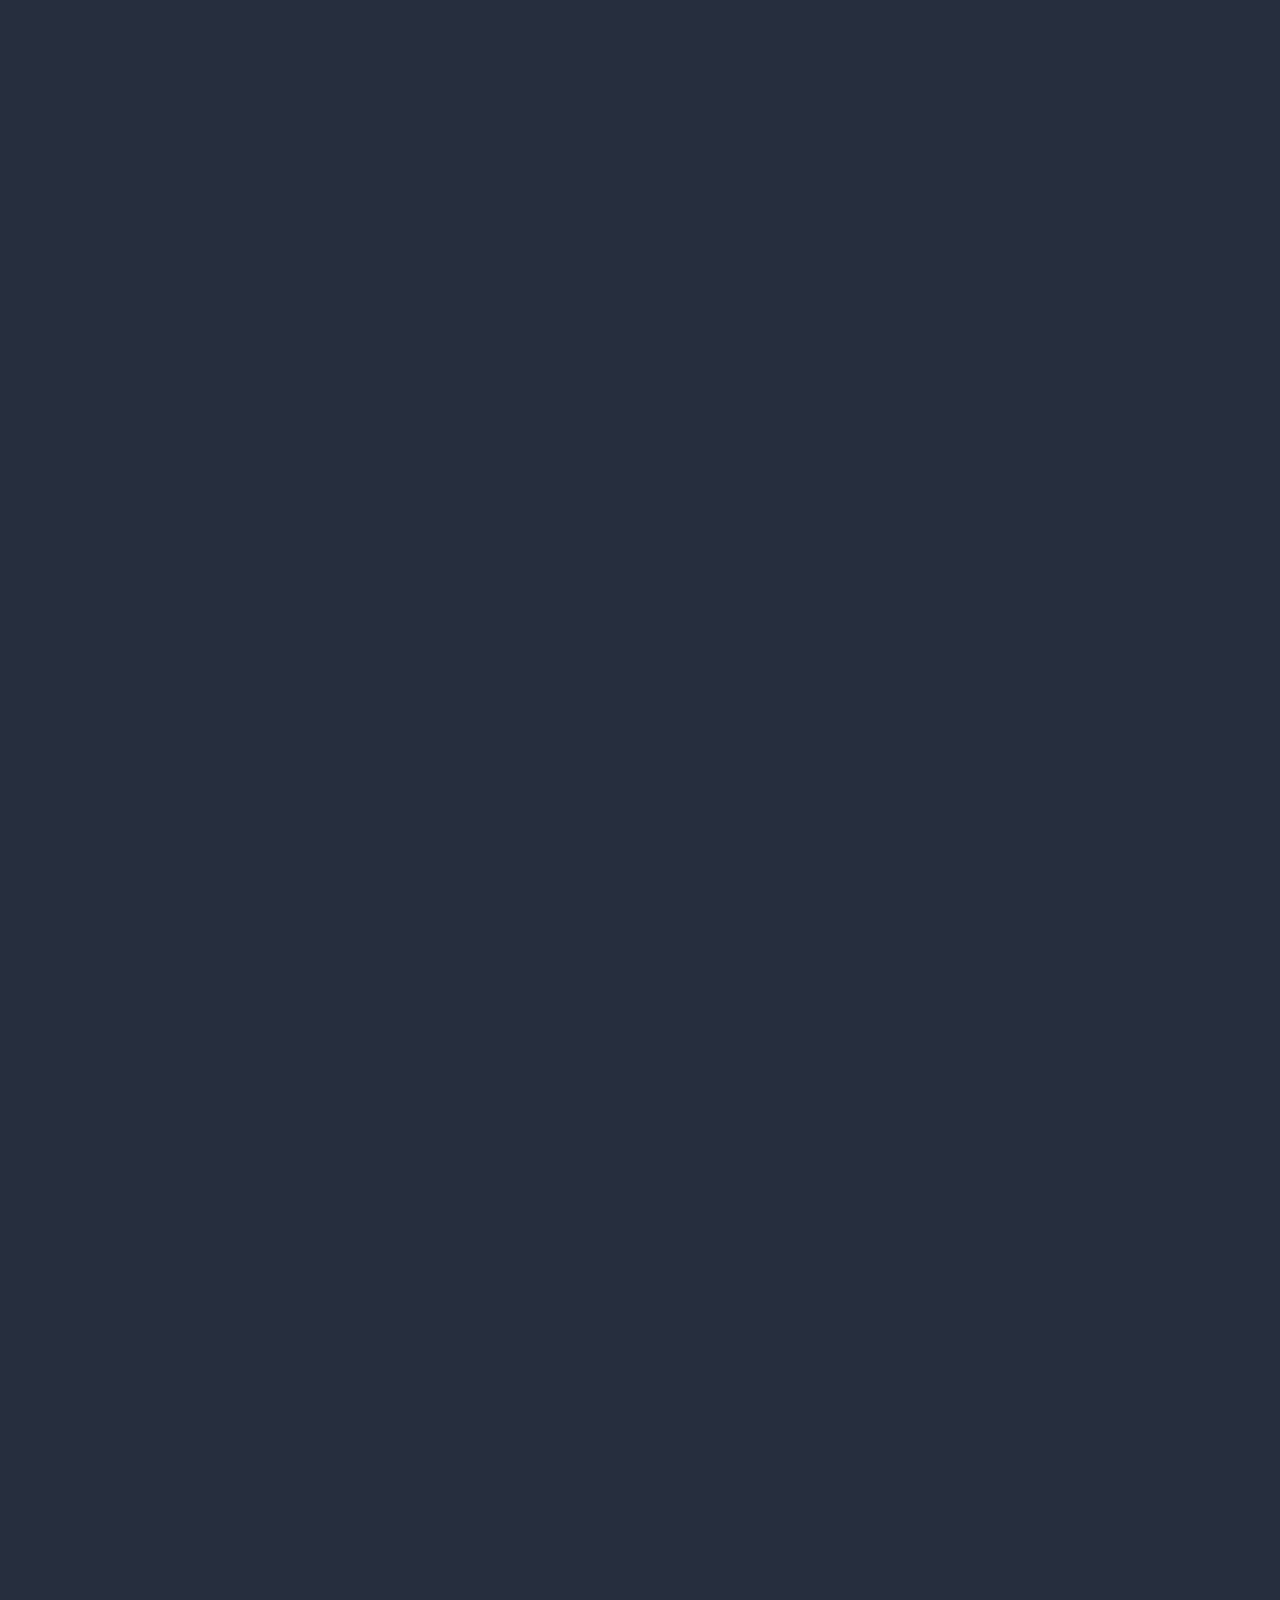
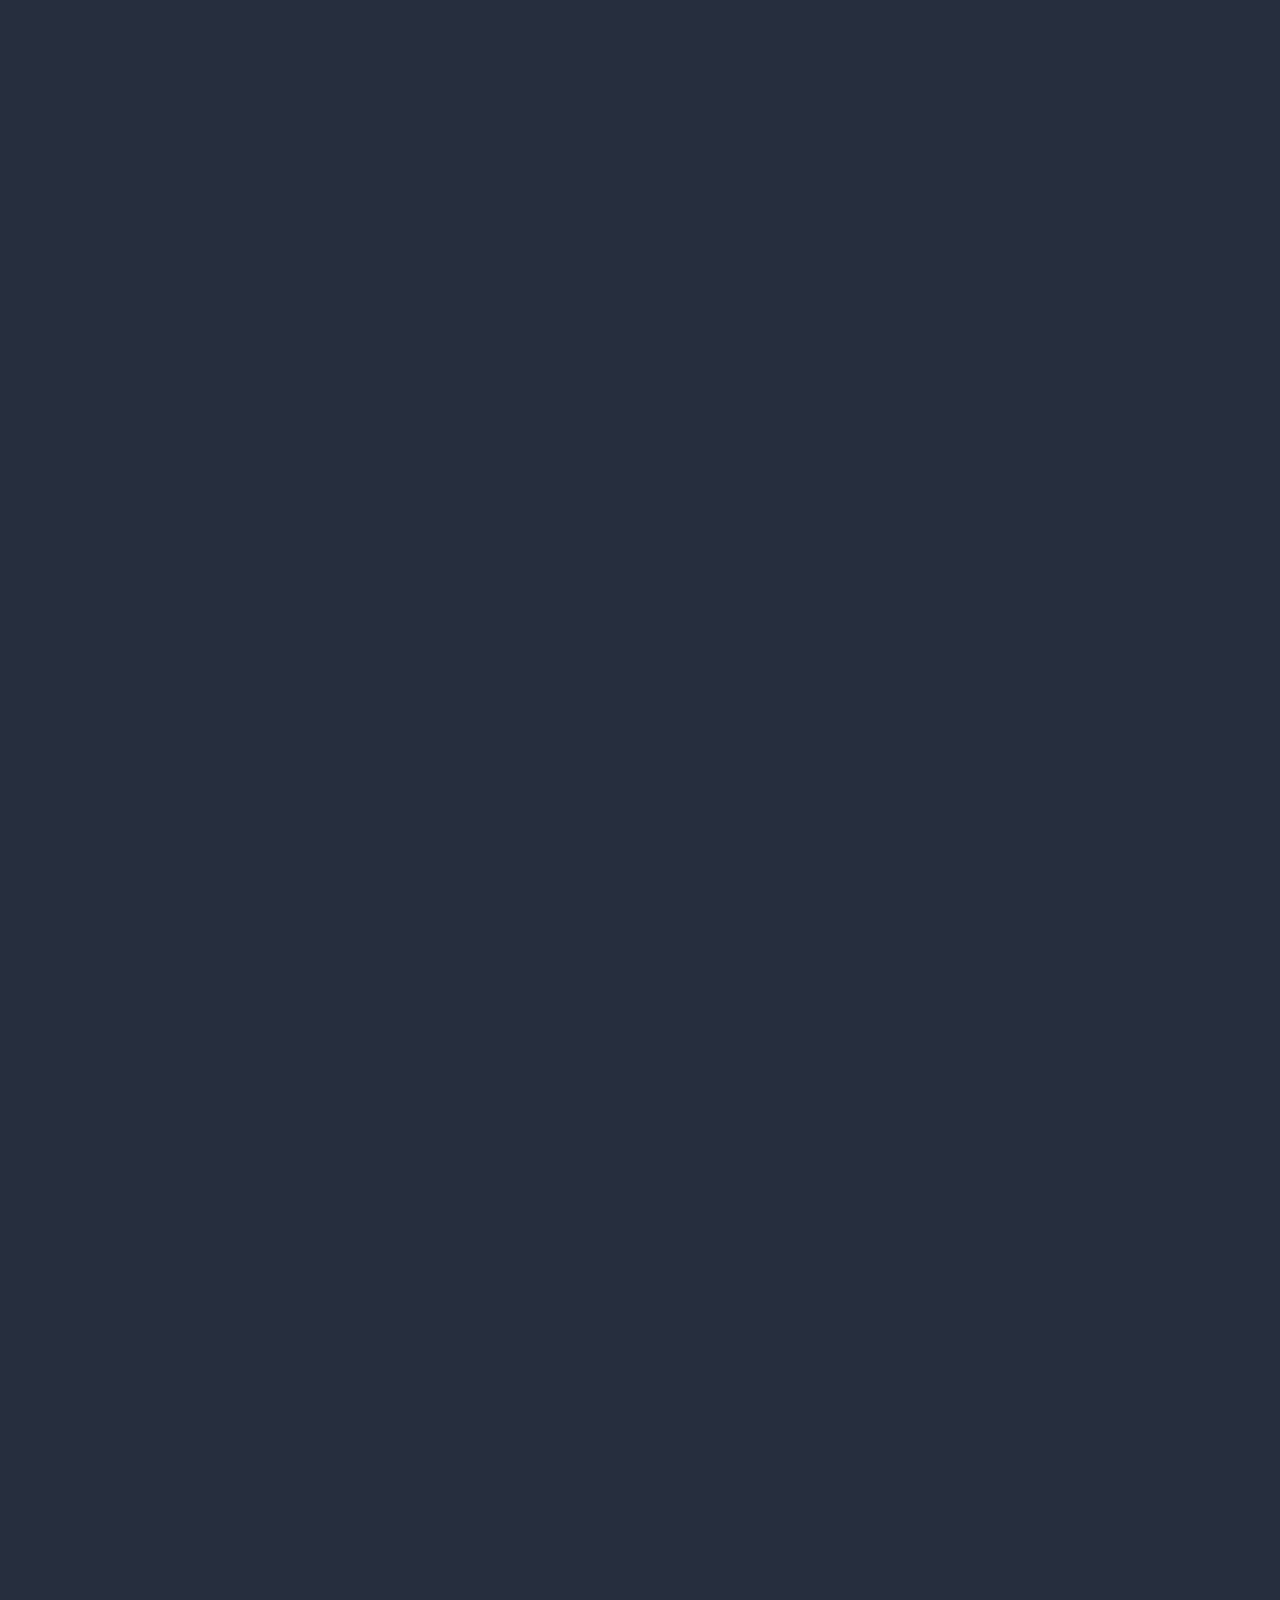
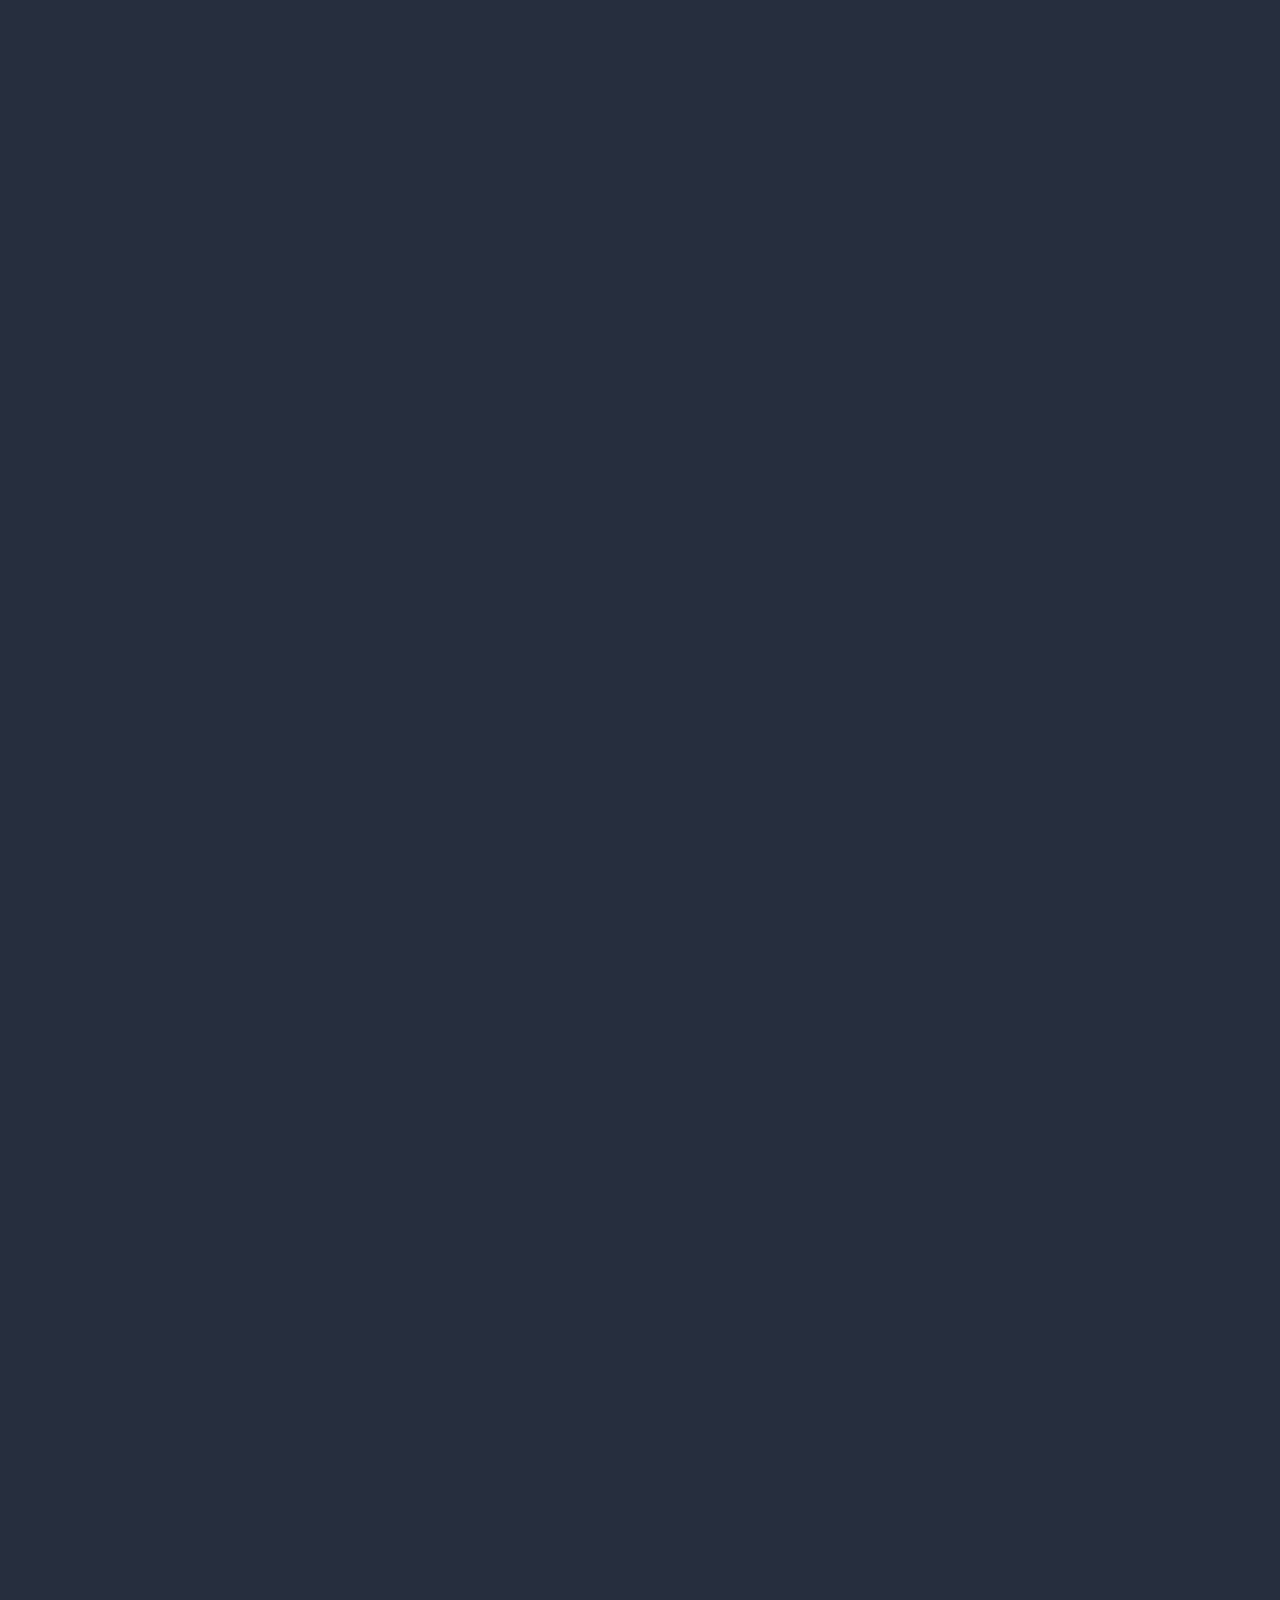
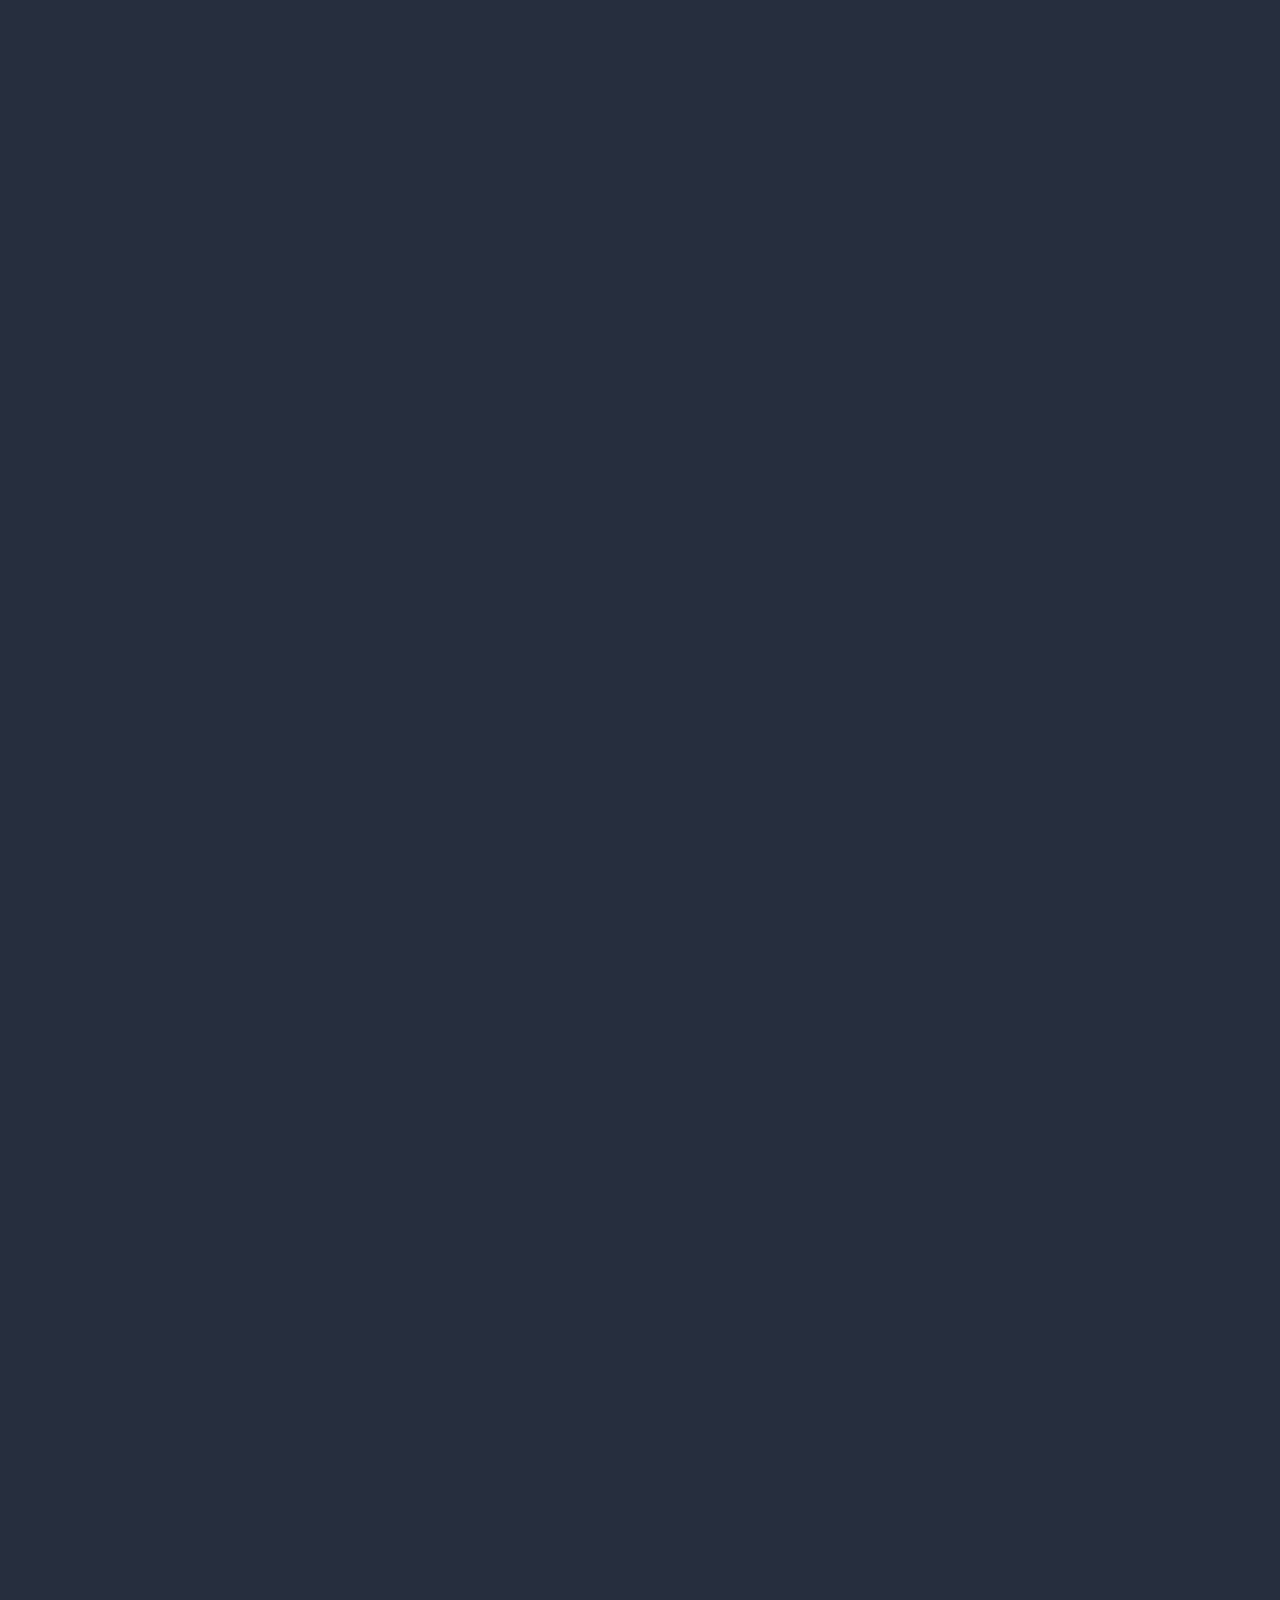
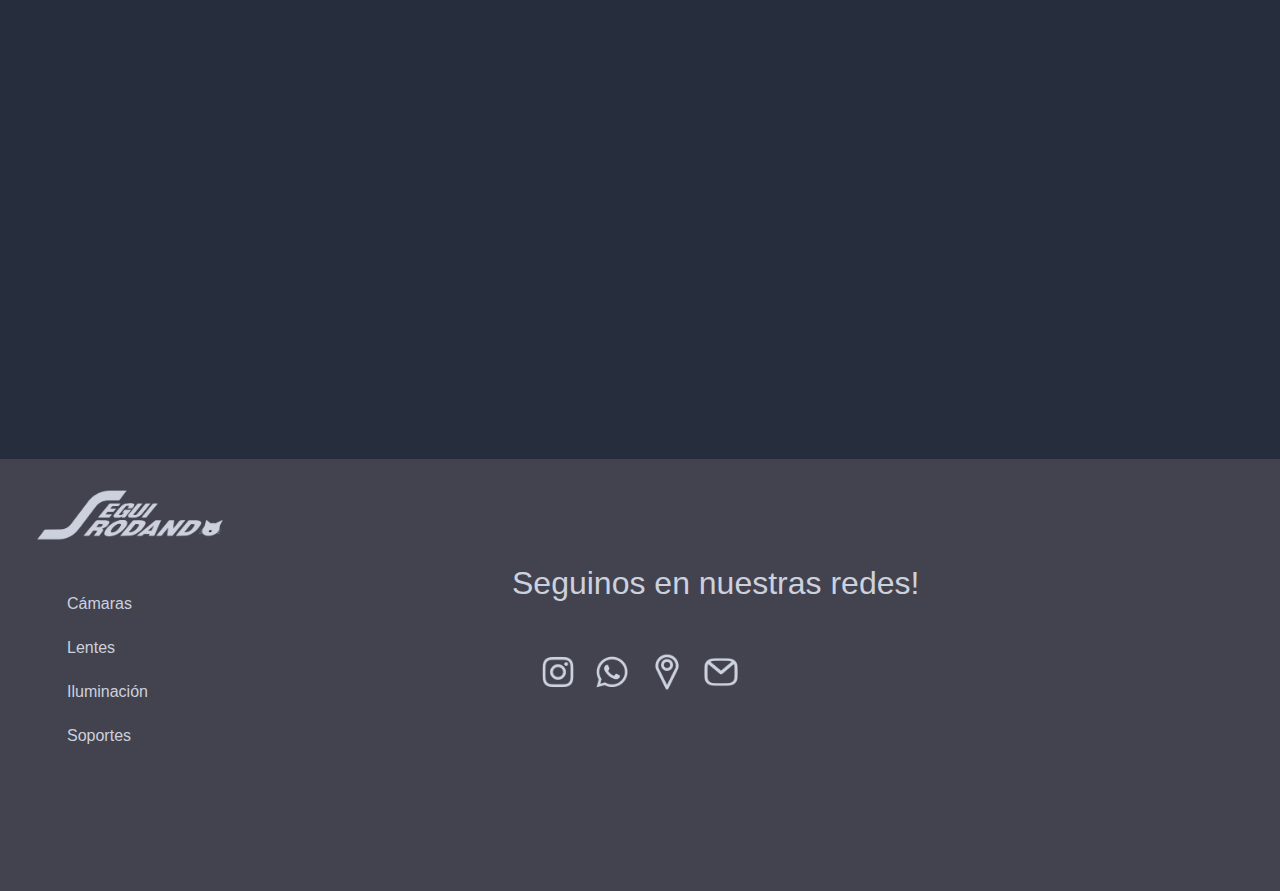
==== commit 4a8ccb79: "agregue bootstrap al header y form" ====
--- a/index.html
+++ b/index.html
@@ -52,39 +52,57 @@
     -->
     <header>
         
-        <img class="logo-header" src="./assests/logo-gris.png" alt="marca">
-       
-       <!--Menú-->
-        <nav>
-            <ul>
-                <li>
-                    <a class="btn-nav" href="./index.html">Inicio</a>
-                </li>
-                <li>
-                    <a class="btn-nav" href="./pages/nosotros.html">Nosotros</a>
-                </li>
-                <li>
-                    <a class="btn-nav" href="./pages/alquiler.html">Alquiler</a>
-                </li>
-                <li>
-                    <a class="btn-nav" href="./pages/productos.html">Productos</a>
-                </li>
-                <li>
-                    <a class="btn-nav" href="./pages/contacto.html">Contacto</a>
-                </li>
-            </ul>
-        </nav>
-        
-
-        <!--iconos de redes-->
-        <ul class="iconos-rrss-header">
-            <li>
-                <a href="#" target="_blank"><img src="./assests/icono-ig.png" alt="instagram"></a>
-            </li>
-            <li>
-                <a href="#" target="_blank"><img src="./assests/icono-ws.png" alt="whatsapp"></a>
-            </li>
-        </ul>
+        <nav class="navbar navbar-expand-lg navbar-dark bg-light">
+            <div class="container-fluid">
+                <a class="navbar-brand" href="#">
+                  <img src="/assests/logo-gris.png" alt="" width="200px" >
+                </a>
+              <button class="navbar-toggler" type="button" data-bs-toggle="collapse" data-bs-target="#navbarSupportedContent" aria-controls="navbarSupportedContent" aria-expanded="false" aria-label="Toggle navigation">
+                <span class="navbar-toggler-icon"></span>
+              </button>
+                <div class="collapse navbar-collapse" id="navbarSupportedContent">
+                    <ul class="navbar-nav">
+                        <li class="nav-item">
+                            <a class="nav-link" aria-current="page" href="/index.html">Inicio</a>
+                        </li>
+                        <li class="nav-item ">
+                            <a class="nav-link" href="/pages/nosotros.html">Nosotros</a>
+                        </li>
+                        <li class="nav-item">
+                            <a class="nav-link" href="/pages/alquiler.html">Alquiler</a>
+                        </li>
+                        <li class="nav-item dropdown">
+                            <a class="nav-link dropdown-toggle" href="/pages/productos.html" id="navbarDropdown" role="button" data-bs-toggle="dropdown" aria-expanded="false">
+                            Productos
+                            </a>
+                            <ul class="dropdown-menu" aria-labelledby="navbarDropdown">
+                            <li><a class="dropdown-item" href="#">Iluminacion</a></li>
+                            <li><a class="dropdown-item" href="#">Camaras</a></li>
+                            <li><a class="dropdown-item" href="#">Objetivos</a></li>
+                            </ul>
+                        </li>
+                        <li class="nav-item">
+                            <a class="nav-link" href="/pages/contacto.html">Contacto</a>
+                        </li>
+                    </ul>
+                    
+                    <ul class="iconos-rrss-header">
+                        <li class="nav-item">
+                            <a class="nav-link" href="#" target="_blank"><img src="/assests/icono-ig.png" alt="instagram"></a>
+                        </li>
+                        <li class="nav-item">
+                            <a class="nav-link" href="#" target="_blank"><img src="/assests/icono-ws.png" alt="whatsapp"></a>
+                        </li>
+                    </ul>
+    
+                </div>
+                
+                    
+                
+    
+    
+            </div>
+          </nav>
     
     </header>
 
@@ -104,22 +122,24 @@
         </div>    
         <!--sección de categorias-->
         <section class="cat-3columnas wow animate__animated animate__fadeInUp">
-            
-            <div class="iluminacion">
+        <div class="row">    
+            <div class="iluminacion col-xl-4 col-md-4 col-sm-12 col-12">
                 
                 <h2>Iluminación</h2>
                 <a href="#"><img src="./assests/cat-iluminacion.png" alt="iluminacion"></a>
             </div>
-
-            <div class="camaras">
-                <h2 id="titulo-camaras">Cámaras</h2>
-                <a href="#"><img src="./assests/cat-camara.png" alt="camaras"></a>
-            </div>
-
-            <div class="objetivos">
-                <h2>Objetivos</h2>
-                <a href="#"><img src="./assests/lente.png" alt="objetivos"></a>
-            </div>
+            <div class="camaras col-xl-4 col-md-4 col-sm-12">
+                
+                <h2>camaras</h2>
+                <a href="#"><img src="./assests/cat-camara.png" alt="iluminacion"></a>
+            </div>
+            <div class="objetivos col-xl-4 col-md-4 col-sm-12">
+                
+                <h2>objetivos</h2>
+                <a href="#"><img src="./assests/lente.png" alt="iluminacion"></a>
+            </div>
+            
+        </div>    
         </section>
         
         <!--LINEA VERTICAL-->
--- a/estilos/style.css
+++ b/estilos/style.css
@@ -44,62 +44,60 @@
         background-color: #42434e;
         padding: 25px 20px;
         width: 100%;
-        display: grid;
-        grid-template-columns: 33% 33% 33%;
-        grid-template-rows: 3em;
+        
         
     }
     
     .logo-header {
-        width: 33%;
-        grid-column: 1 / 2;
-        
-    }
+        
+        
+    }
+    .collapse {
+        width: 100%;
+    }
+    
     nav {
-        grid-column: 2 / 3;
-        display: flex;
-        align-items: center;
-    }
-    nav ul {
-        list-style: none;
-        display: flex;
-        flex-direction: row;
-        
-        
-    }
+        
+        display: flex;
+        align-items: center;
+        justify-content: space-between;
+        
+    }
+    
     nav ul li {
+        
         margin: 0 1em 0 1em;
         
     }
     
     
-    nav ul li a {
-        color: #cdd1de;
-        text-decoration: none;
+    nav div ul li a {
+        font-weight: 500;
+        
         
     }
     
     /* HEADER: iconos */
     
     .iconos-rrss-header {
-        grid-column: 3 / 4;
-        position: relative;
-        left: 60%;
-        display: flex;
-        align-items: center;
+        width: auto;
+        display: flex !important;
+        margin-bottom: 0;
+        position: relative;
+        left: 25%;
+        
         
     }
     
     .iconos-rrss-header li {
         display: inline;
-        margin: 1em;
+        
           
     }
     
     .iconos-rrss-header li img {
         width: 25px;
     }
-    
 
     /* -------- INDEX ------
     ------------------------*/
@@ -147,26 +145,12 @@
     
     /* SECCIÓN 3 CATEGORIAS */
     
-    
-    .cat-3columnas {
-        display: grid;
-        grid-template-columns: repeat(3, 1fr);
-        grid-template-rows: 1fr;
-        position: relative;
-        
-    }
-    
-    .iluminacion {
-        grid-column: 1 / 2;
-    }
-    .camaras {
-        grid-column: 2 / 3;
-    }
-    .objetivos {
-        grid-column: 3 / 4;
-        
-    }
-    
+    .row {
+        height: 30em;
+        display: flex;
+        justify-content: center;
+        align-items: center;
+    }
     
     .cat-3columnas div h2 {
         font-size: 1.5em;
@@ -175,8 +159,7 @@
         letter-spacing: 15px;
         color: #cdd1de;
         text-align: center;
-        position: absolute;
-        top: 5em;
+        display: flex;
         
     }
 
@@ -184,17 +167,28 @@
     
     .iluminacion {
         background-image: linear-gradient(to bottom, #394042, #0f1110);
-        padding-bottom: 10em;
-        display: flex;
-        flex-direction: column;
-        align-items: center;
-        justify-content: center;
-    }
-    
+        height: 40em;
+        padding-bottom: 4em;
+        display: flex;
+        flex-direction: column;
+        align-items: center;
+        justify-content: center;
+    }
+    .iluminacion h2 {
+        margin-bottom: 3em;
+        margin-top: 3em;
+    }
+    .iluminacion a {
+        width: auto;
+        display: flex;
+        flex-direction: column;
+        align-items: center;
+        
+    }
     .iluminacion a img {
         width: 60%;
-        margin-top: 15em;
-        margin-left: 6em;
+        position: relative;
+        
         transition-duration: 1.5s;
         transition-timing-function: ease-in-out;
     }
@@ -206,18 +200,25 @@
 
     .camaras {
         background-image: linear-gradient(to bottom, #394042, #0f1110);
-        padding-bottom: 10em;
-        display: flex;
-        flex-direction: column;
-        align-items: center;
-        justify-content: center;
-    }
-    
+        height: 40em;
+        padding-bottom: 4em;
+        display: flex;
+        flex-direction: column;
+        align-items: center;
+        justify-content: center;
+    }
+    .camaras h2 {
+        margin-top: 4em;
+    }
+    .camaras a {
+        width: auto;
+        display: flex;
+        flex-direction: column;
+        align-items: center;
+    }
     .camaras a img {
         width: 70%;
         position: relative;
-        left: 6em;
-        top: 8em;
         transition-duration: 1.5s;
         transition-timing-function: ease-in-out;
     }
@@ -228,18 +229,24 @@
 
     .objetivos {
         background-image: linear-gradient(to bottom, #394042, #0f1110);
-        padding-bottom: 10em;
-        display: flex;
-        flex-direction: column;
-        align-items: center;
-        justify-content: center;
-    }
-   
+        height: 40em;
+        padding-bottom: 4em;
+        display: flex;
+        flex-direction: column;
+        align-items: center;
+        justify-content: center;
+    }
+    
+    .objetivos a {
+        width: auto;
+        display: flex;
+        flex-direction: column;
+        align-items: center;
+    }
     .objetivos a img {
-        width: 50%;
-        position: relative;
-        left: 9em;
-        top: 6em;
+        width: 60%;
+        position: relative;
+        top: 3em;
         transition-duration: 1.5s;
         transition-timing-function: ease-in-out;
     }
@@ -256,7 +263,7 @@
         height: 8em;
         position: relative;
         left: 50%;
-        margin: 5em 0 0 0;
+        margin: 10em 0 0 0;
     }
     div.linea-vertical-nosotros2 {
         width: 2px;
@@ -322,7 +329,8 @@
     }
     .ultimos-equipos {
         width: 50%;
-        
+        position: relative;
+        left: 25em;
     }
     
     .ultimos-equipos h2 {
@@ -455,10 +463,10 @@
     }
     
     .producto-2 img {
-        width: 83%;
-        padding: 50px 25px 80px 75px;
-        position: relative;
-        bottom: 15px;
+        width: 90%;
+        position: relative;
+        left: 1em;
+        margin-bottom: 4em;
     }
     
     .producto-2 a {
@@ -940,9 +948,12 @@
     }
     
     /* ---------- CONTACTO ---------- */
-    
+    #exampleInputName1, #exampleInputEmail1, #exampleInputTel1, #exampleInputMensaje1  {
+        height: 35px;
+    }
+
     form {
-        width: 50%;
+        width: 40%;
         margin: 105px 0 25px 120px;
         padding: 20px;
     }
@@ -1031,63 +1042,62 @@
         background-color: #42434e;
         padding: 25px 20px;
         width: 100%;
-        display: grid;
-        grid-template-columns: 33% 33% 33%;
-        grid-template-rows: 3em;
-        
-    }
-    
-    .logo-header {
-        width: 50%;
-        grid-column: 1 / 2;
-        
-    }
+        
+        
+    }
+    
+    .navbar-nav {
+        position: relative;
+        right: 19em;
+    }
+    .collapse {
+        width: 100%;
+        display: flex;
+    }
+    
     nav {
-        grid-column: 2 / 3;
-        display: flex;
-        align-items: center;
-        justify-content: center;
-    }
-    nav ul {
-        list-style: none;
-        display: flex;
-        flex-direction: row;
-        
-        
-    }
+        
+        display: flex;
+        align-items: center;
+        justify-content: space-between;
+        
+    }
+    
     nav ul li {
+        
         margin: 0 1em 0 1em;
         
     }
     
     
-    nav ul li a {
-        color: #cdd1de;
-        text-decoration: none;
+    nav div ul li a {
+        font-weight: 500;
+        
         
     }
     
     /* HEADER: iconos */
     
     .iconos-rrss-header {
-        grid-column: 3 / 4;
-        position: relative;
-        left: 60%;
-        display: flex;
-        align-items: center;
+        width: auto;
+        display: flex !important;
+        margin-bottom: 0;
+        position: relative;
+        left: 35%;
+        top: 5.3em;
+        
         
     }
     
     .iconos-rrss-header li {
         display: inline;
-        margin: 1em;
+        
           
     }
     
     .iconos-rrss-header li img {
         width: 25px;
     }
-
     /* VIDEO PORTADA */
     
     .video-portada video {
@@ -1121,46 +1131,23 @@
     /* SECCIÓN 3 CATEGORIAS */
     
     
-    .cat-3columnas {
-        display: grid;
-        grid-template-columns: repeat(3, 1fr);
-        grid-template-rows: 1fr;
-        
-    }
-    
-    .iluminacion {
-        grid-column: 1 / 2;
-    }
-    .camaras {
-        grid-column: 2 / 3;
-    }
-    .objetivos {
-        grid-column: 3 / 4;
-        
-    }
-    .cat-3columnas div img {
-        width: 100%;
-    }
-    /*
-    .cat-3columnas div h2 {
-        
-        font-size: 1em;
-        text-transform: uppercase;
-        font-weight: 300;
-        letter-spacing: 15px;
-        color: #cdd1de;
-        text-align: center;
-        position: relative;
-        top: 5em;
-    }
-    */
+    
+    
+    
     .iluminacion {
         background-image: linear-gradient(to bottom, #394042, #0f1110);
-        padding-bottom: 10em;
-        display: flex;
-        flex-direction: column;
-        align-items: center;
-        justify-content: center;
+        height: 35em;
+        padding-bottom: 4em;
+        display: flex;
+        flex-direction: column;
+        align-items: center;
+        justify-content: center;
+    }
+    .iluminacion a {
+        width: auto;
+        display: flex;
+        flex-direction: column;
+        align-items: center;
     }
     .iluminacion h2 {
         font-size: 1em;
@@ -1169,16 +1156,31 @@
         letter-spacing: 15px;
         color: #cdd1de;
         text-align: center;
-        position: relative;
-        top: 5em;
+        margin-bottom: 3em;
+        margin-top: 3em;
     }
     .iluminacion a img {
         width: 80%;
-        margin-top: 10em;
-        margin-left: 3em;
-        
-    }
-    
+        
+    }
+    
+    
+
+    .camaras {
+        background-image: linear-gradient(to bottom, #394042, #0f1110);
+        height: 35em;
+        padding-bottom: 4em;
+        display: flex;
+        flex-direction: column;
+        align-items: center;
+        justify-content: center;
+    }
+    .camaras a {
+        width: auto;
+        display: flex;
+        flex-direction: column;
+        align-items: center;
+    }
     .camaras h2 {
         font-size: 1em;
         text-transform: uppercase;
@@ -1186,52 +1188,44 @@
         letter-spacing: 15px;
         color: #cdd1de;
         text-align: center;
-        position: relative;
-        bottom: 9.45em; 
-        left: 1em;
-    }
-
-    .camaras {
-        background-image: linear-gradient(to bottom, #394042, #0f1110);
-        
-        display: flex;
-        flex-direction: column;
-        align-items: center;
-        justify-content: center;
-    }
-    
+        margin-top: 3em;
+        margin-bottom: 3em;
+        
+    }
     .camaras a img {
         width: 80%;
-        position: relative;
-        left: 3em;
-        
-        
-    }
-    
+                
+    }
+    
+    
+    .objetivos {
+        background-image: linear-gradient(to bottom, #394042, #0f1110);
+        height: 35em;
+        padding-bottom: 4em;
+        display: flex;
+        flex-direction: column;
+        align-items: center;
+        justify-content: center;
+    }
+    .objetivos a {
+        width: auto;
+        display: flex;
+        flex-direction: column;
+        align-items: center;
+    }
     .objetivos h2 {
         font-size: 1em;
         text-transform: uppercase;
         font-weight: 300;
         letter-spacing: 15px;
         color: #cdd1de;
-        text-align: center;
-        position: relative;
-        bottom: 0.75em;
-    }
-    .objetivos {
-        background-image: linear-gradient(to bottom, #394042, #0f1110);
-        padding-bottom: 10em;
-        display: flex;
-        flex-direction: column;
-        align-items: center;
-        justify-content: center;
-    }
-   
+        
+    }
     .objetivos a img {
-        width: 50%;
-        position: relative;
-        left: 5em;
-        top: 4em;
+        width: 75%;
+        position: relative;
+        
+        top: 1em;
         
     }
     
@@ -1981,48 +1975,56 @@
         background-color: #42434e;
         padding: 25px 20px;
         width: 100%;
-        display:flex;
-        flex-direction: column;
-        align-items: center;
-        
-    }
-    
-    .logo-header {
-        width: 50%;
-        margin-bottom: 2em;
-        
-    }
-    
-    nav ul {
-        list-style: none;
-        display: flex;
-        flex-direction: column;
-        align-items: center;
-        
-        
-    }
+        
+        
+    }
+    .navbar-nav {
+        position: absolute;
+        left: 45em;
+    }
+    .collapse {
+        width: 100%;
+        
+    }
+    
+    nav {
+        
+        display: flex;
+        flex-direction: column;
+        
+        
+        
+    }
+    
     nav ul li {
-        margin: 2em 0 0 0;
-        
-    }
-    
-    
-    nav ul li a {
-        color: #cdd1de;
-        text-decoration: none;
-        font-size: 20px;
+        
+        margin: 0 1em 0 1em;
+        
+    }
+    
+    
+    nav div ul li a {
+        font-weight: 500;
+        
+        
     }
     
     /* HEADER: iconos */
     
     .iconos-rrss-header {
-       margin-top: 2em;
+        width: auto;
+        display: flex !important;
+        margin-bottom: 0;
+        position: relative;
+        left: 5%;
+        top: 5.3em;
+        
         
     }
     
     .iconos-rrss-header li {
         display: inline;
-        margin: 1em;
+        
           
     }
     
@@ -2032,7 +2034,7 @@
 
     /* VIDEO PORTADA */
     
-    .video-portada video {
+    .video-portada {
         display: none;
     }
     .titulo-btn {
@@ -2062,33 +2064,21 @@
 
     /* SECCIÓN 3 CATEGORIAS */
     
-    
-    .cat-3columnas {
-        display: grid;
-        grid-template-columns: 1fr;
-        grid-template-rows: 1fr 1fr 1fr;
-        position: relative;
-        bottom: 2em;
-    }
-    
     .iluminacion {
-        grid-column: 1 / 2;
-        grid-row: 1 / 2;
-    }
-    .camaras {
-        grid-column: 1 / 2;
-        grid-row: 2/ 3;
-    }
-    .objetivos {
-        grid-column: 1 / 2;
-        grid-row: 3 / 4;
-        
-    }
-    .cat-3columnas div img {
-        width: 100%;
-    }
-    .cat-3columnas div h2 {
-        
+        background-image: linear-gradient(to bottom, #394042, #0f1110);
+        padding-bottom: 10em;
+        display: flex;
+        flex-direction: column;
+        align-items: center;
+        justify-content: center;
+    }
+    .iluminacion a {
+        width: 100%;
+        display: flex;
+        flex-direction: column;
+        align-items: center;
+    }
+    .iluminacion h2 {
         font-size: 1em;
         text-transform: uppercase;
         font-weight: 300;
@@ -2096,7 +2086,86 @@
         color: #cdd1de;
         text-align: center;
         position: relative;
-        top: 5em;
+        top: 3em;
+        right: 3em;
+        
+    }
+    .iluminacion a img {
+        width: 50%;
+        position: relative;
+        top: 4em;
+        right: 3em;
+        
+    }
+    
+    
+
+    .camaras {
+        background-image: linear-gradient(to bottom, #394042, #0f1110);
+        padding-bottom: 10em;
+        display: flex;
+        flex-direction: column;
+        align-items: center;
+        justify-content: center;
+    }
+    .camaras a {
+        width: 100%;
+        display: flex;
+        flex-direction: column;
+        align-items: center; 
+    }
+    .camaras h2 {
+        font-size: 1em;
+        text-transform: uppercase;
+        font-weight: 300;
+        letter-spacing: 15px;
+        color: #cdd1de;
+        text-align: center;
+        position: relative;
+        right: 3em;
+        margin-top: 3em;
+        
+    }
+    .camaras a img {
+        width: 60%;
+        position: relative;
+        right: 4em;
+        
+        
+    }
+    
+    
+    .objetivos {
+        background-image: linear-gradient(to bottom, #394042, #0f1110);
+        padding-bottom: 10em;
+        display: flex;
+        flex-direction: column;
+        align-items: center;
+        justify-content: center;
+    }
+    .objetivos a {
+        width: 100%;
+        display: flex;
+        flex-direction: column;
+        align-items: center; 
+    }
+    .objetivos h2 {
+        font-size: 1em;
+        text-transform: uppercase;
+        font-weight: 300;
+        letter-spacing: 15px;
+        color: #cdd1de;
+        text-align: center;
+        position: relative;
+        right: 3em;
+        margin-top: 3em;
+    }
+    .objetivos a img {
+        width: 60%;
+        position: relative;
+        right: 3.5em;
+        top: 3em;
+        
     }
 
     /* ----- LINEAS VERTICALES ----- */
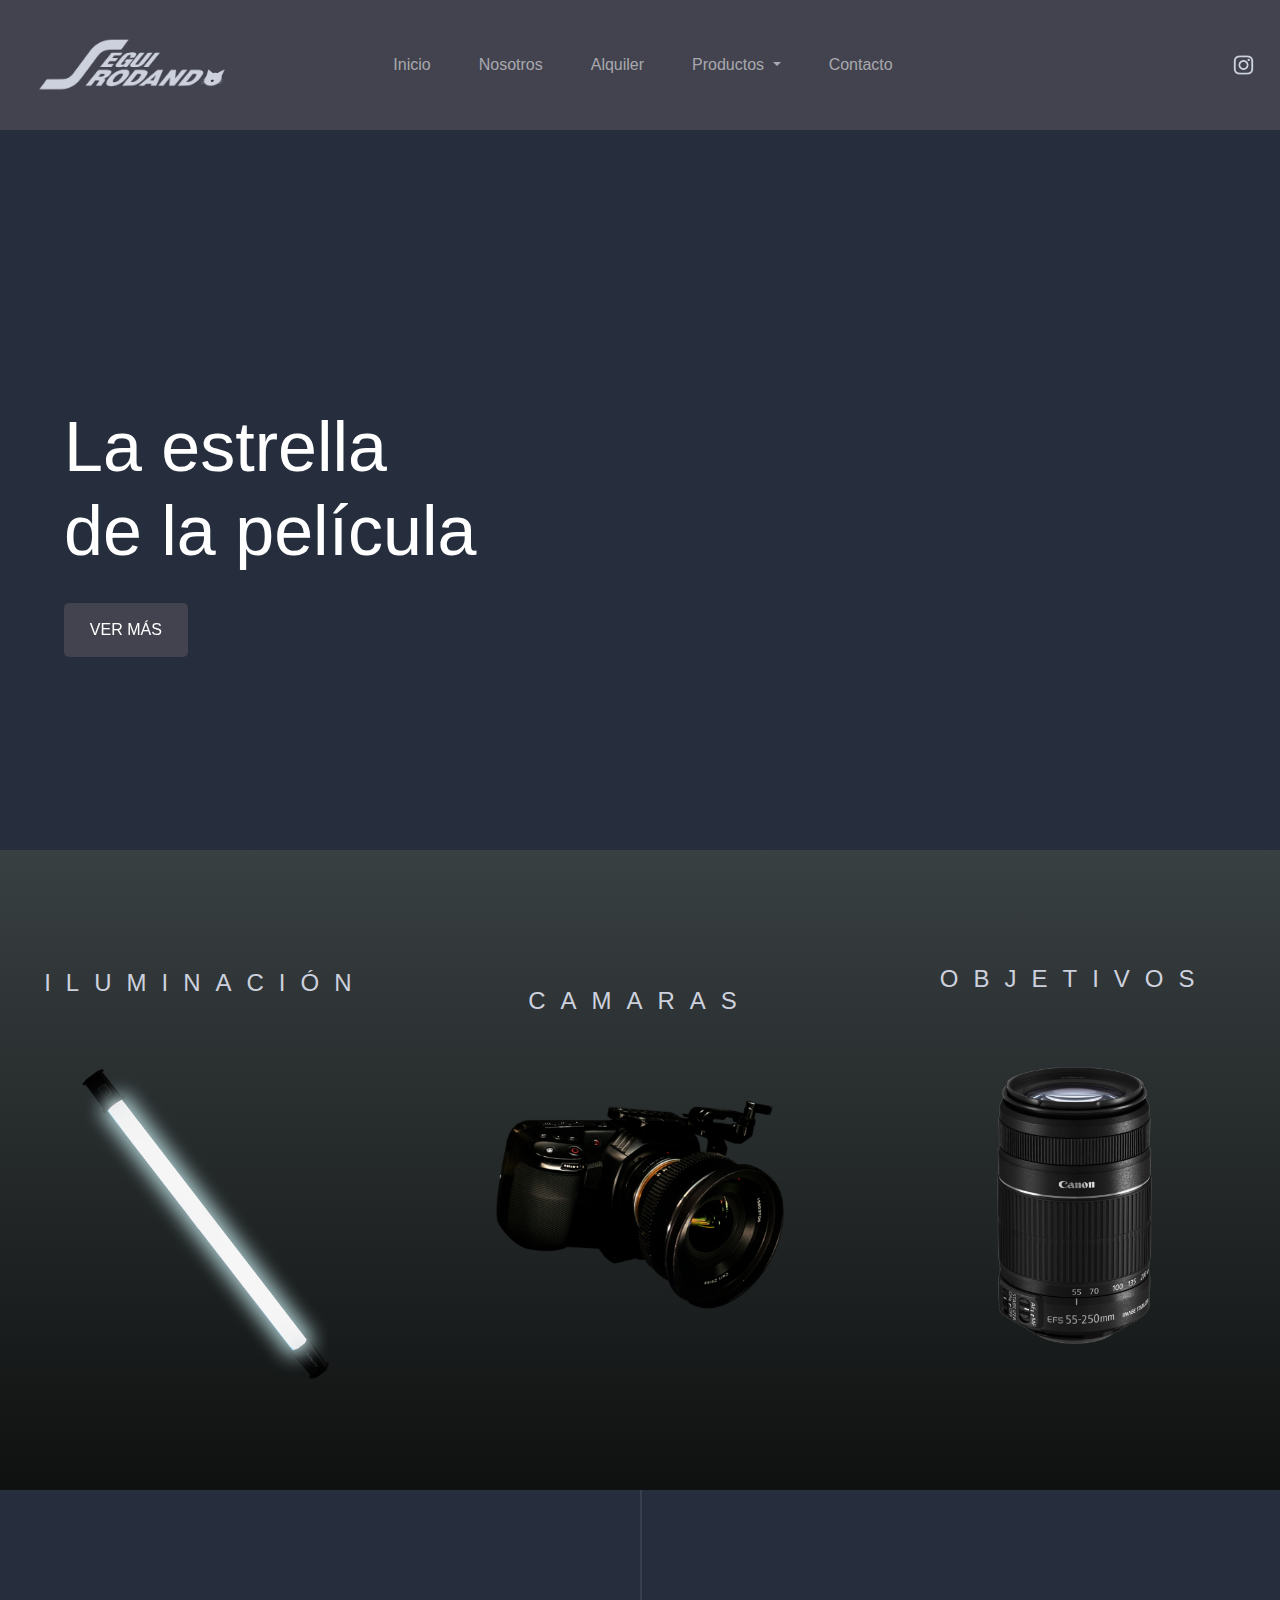
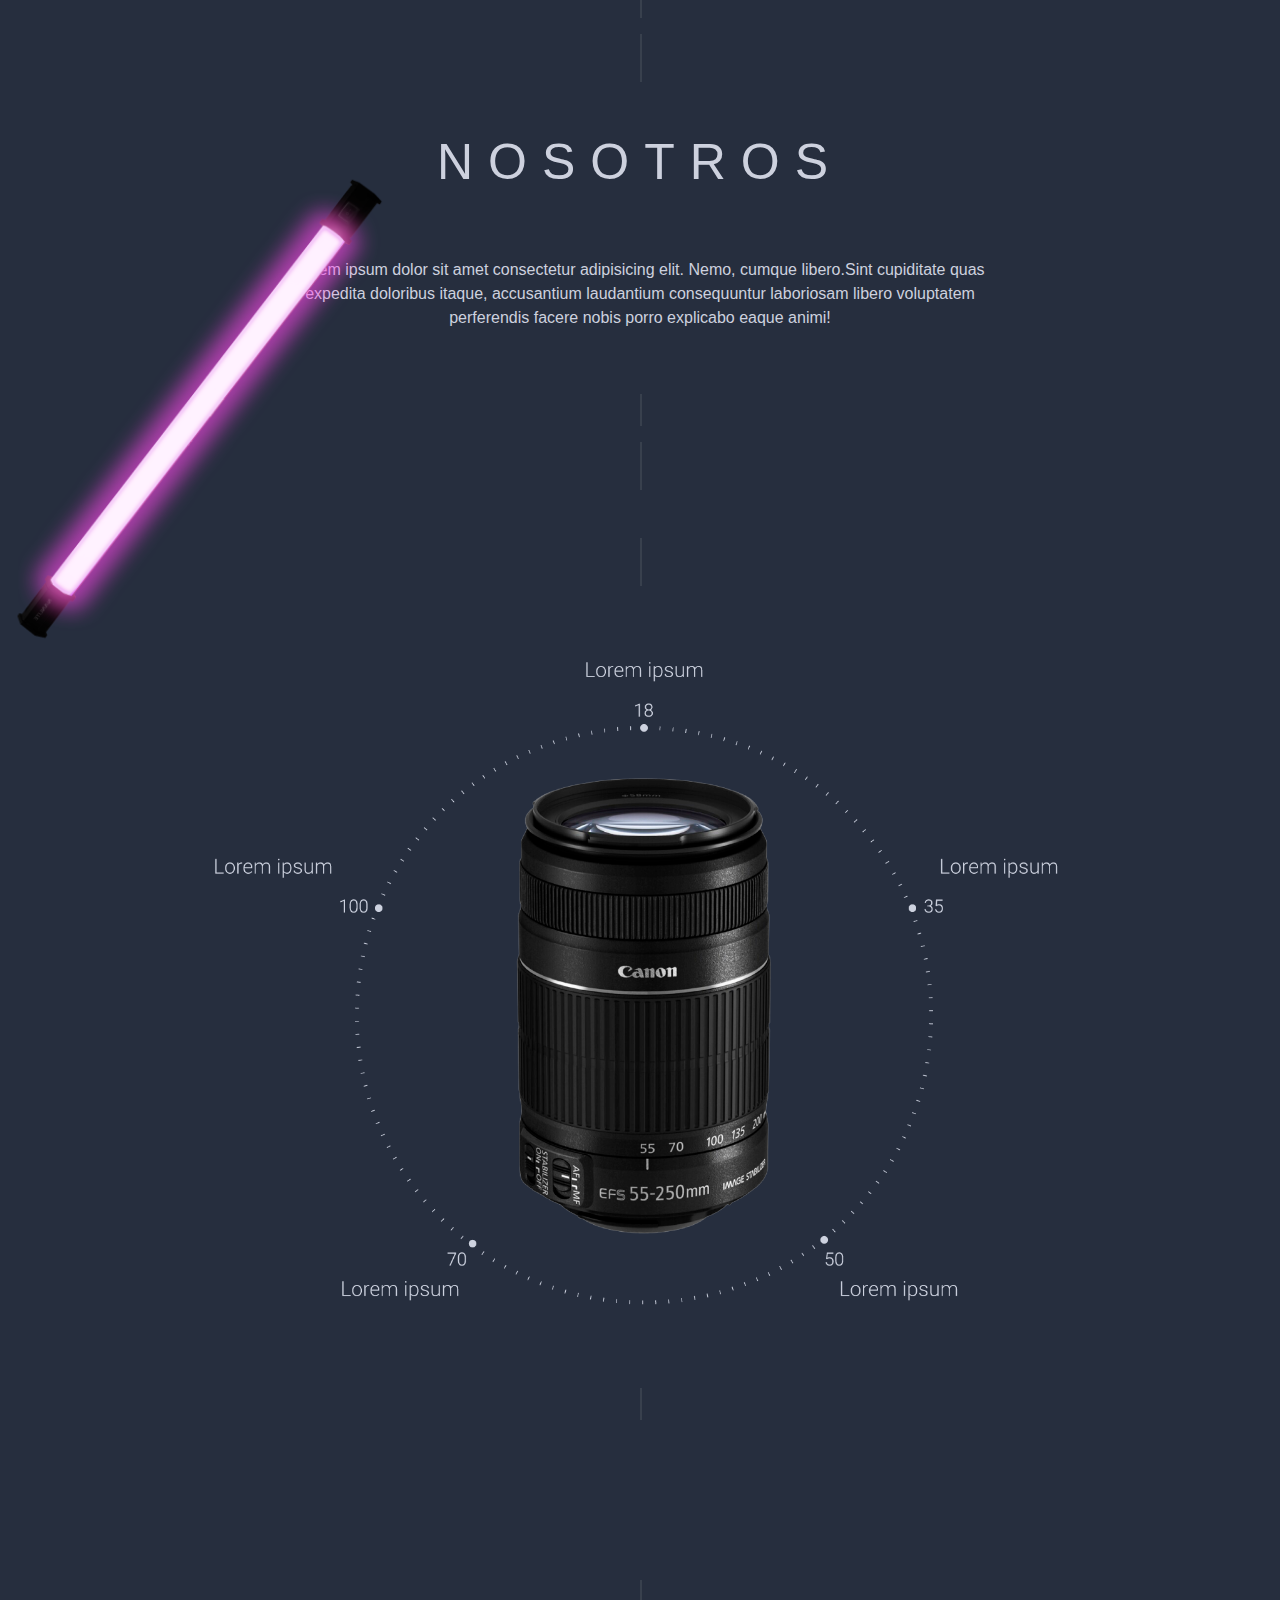
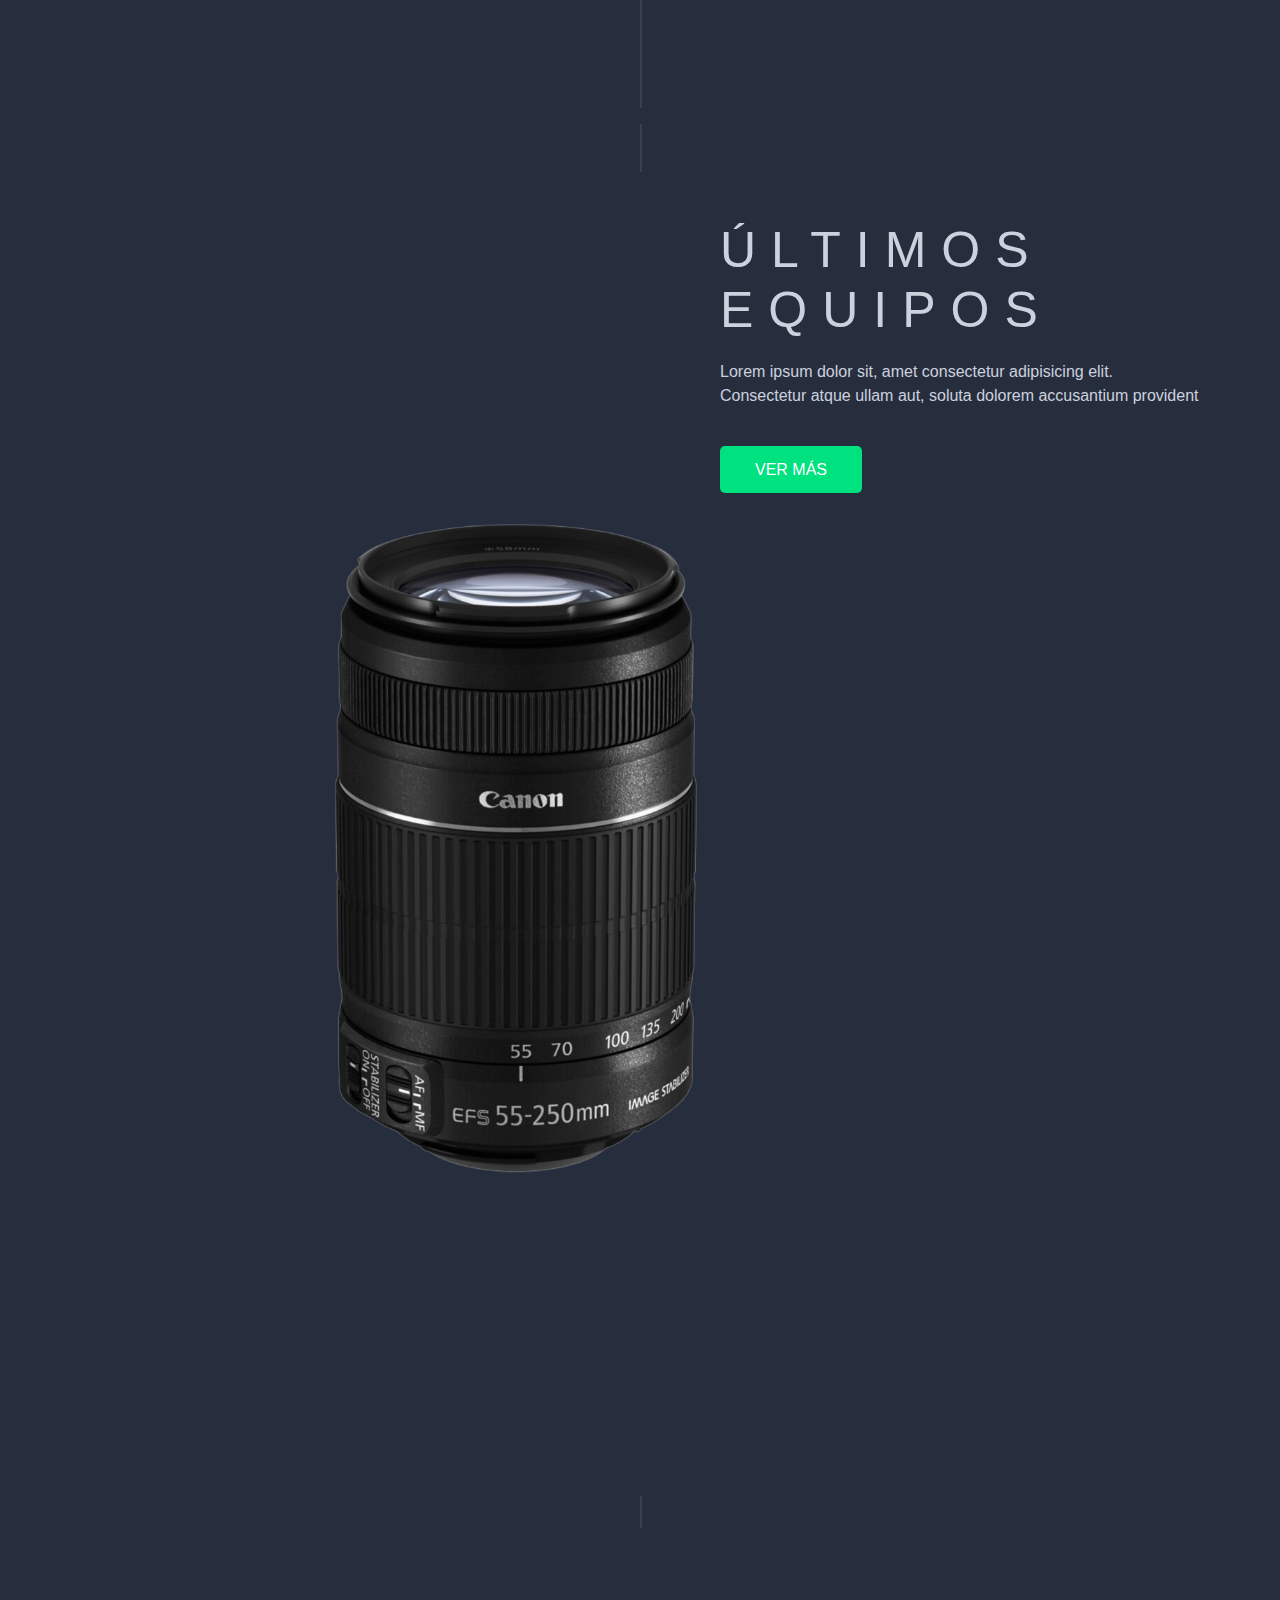
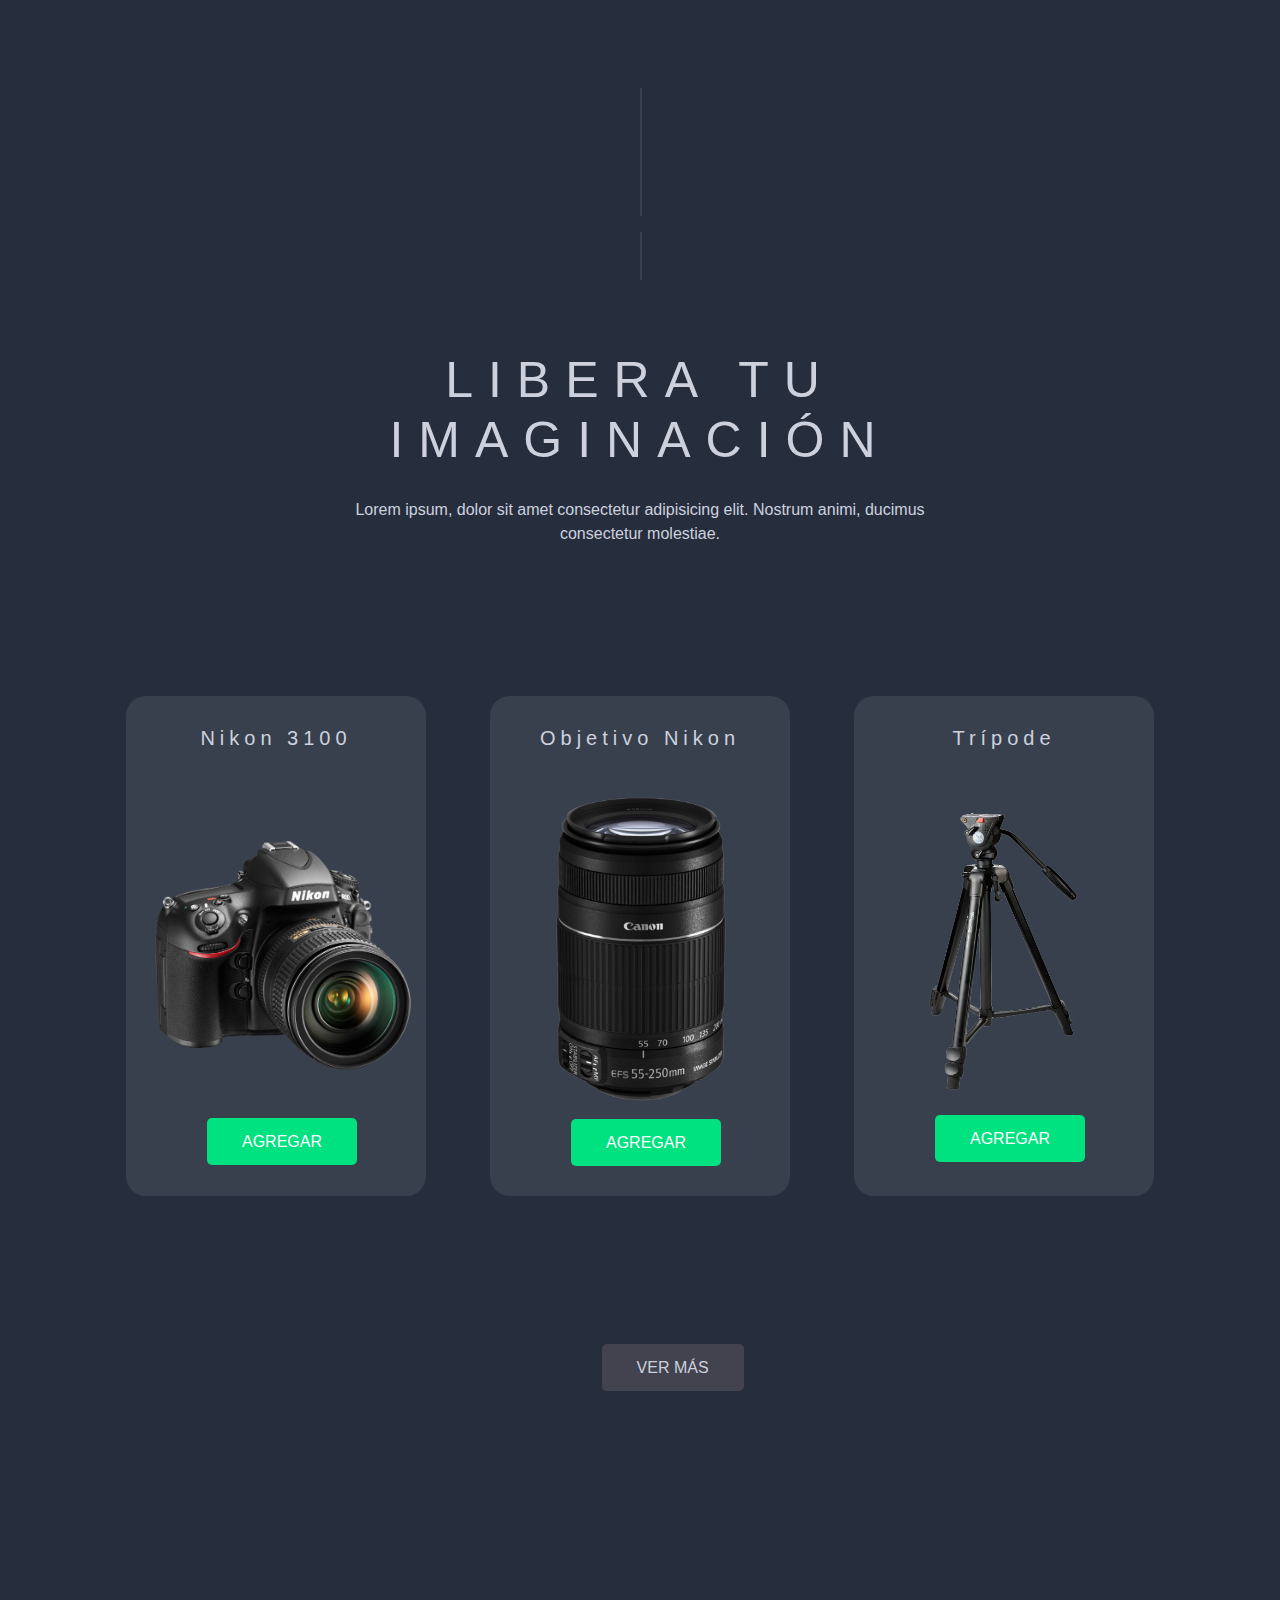
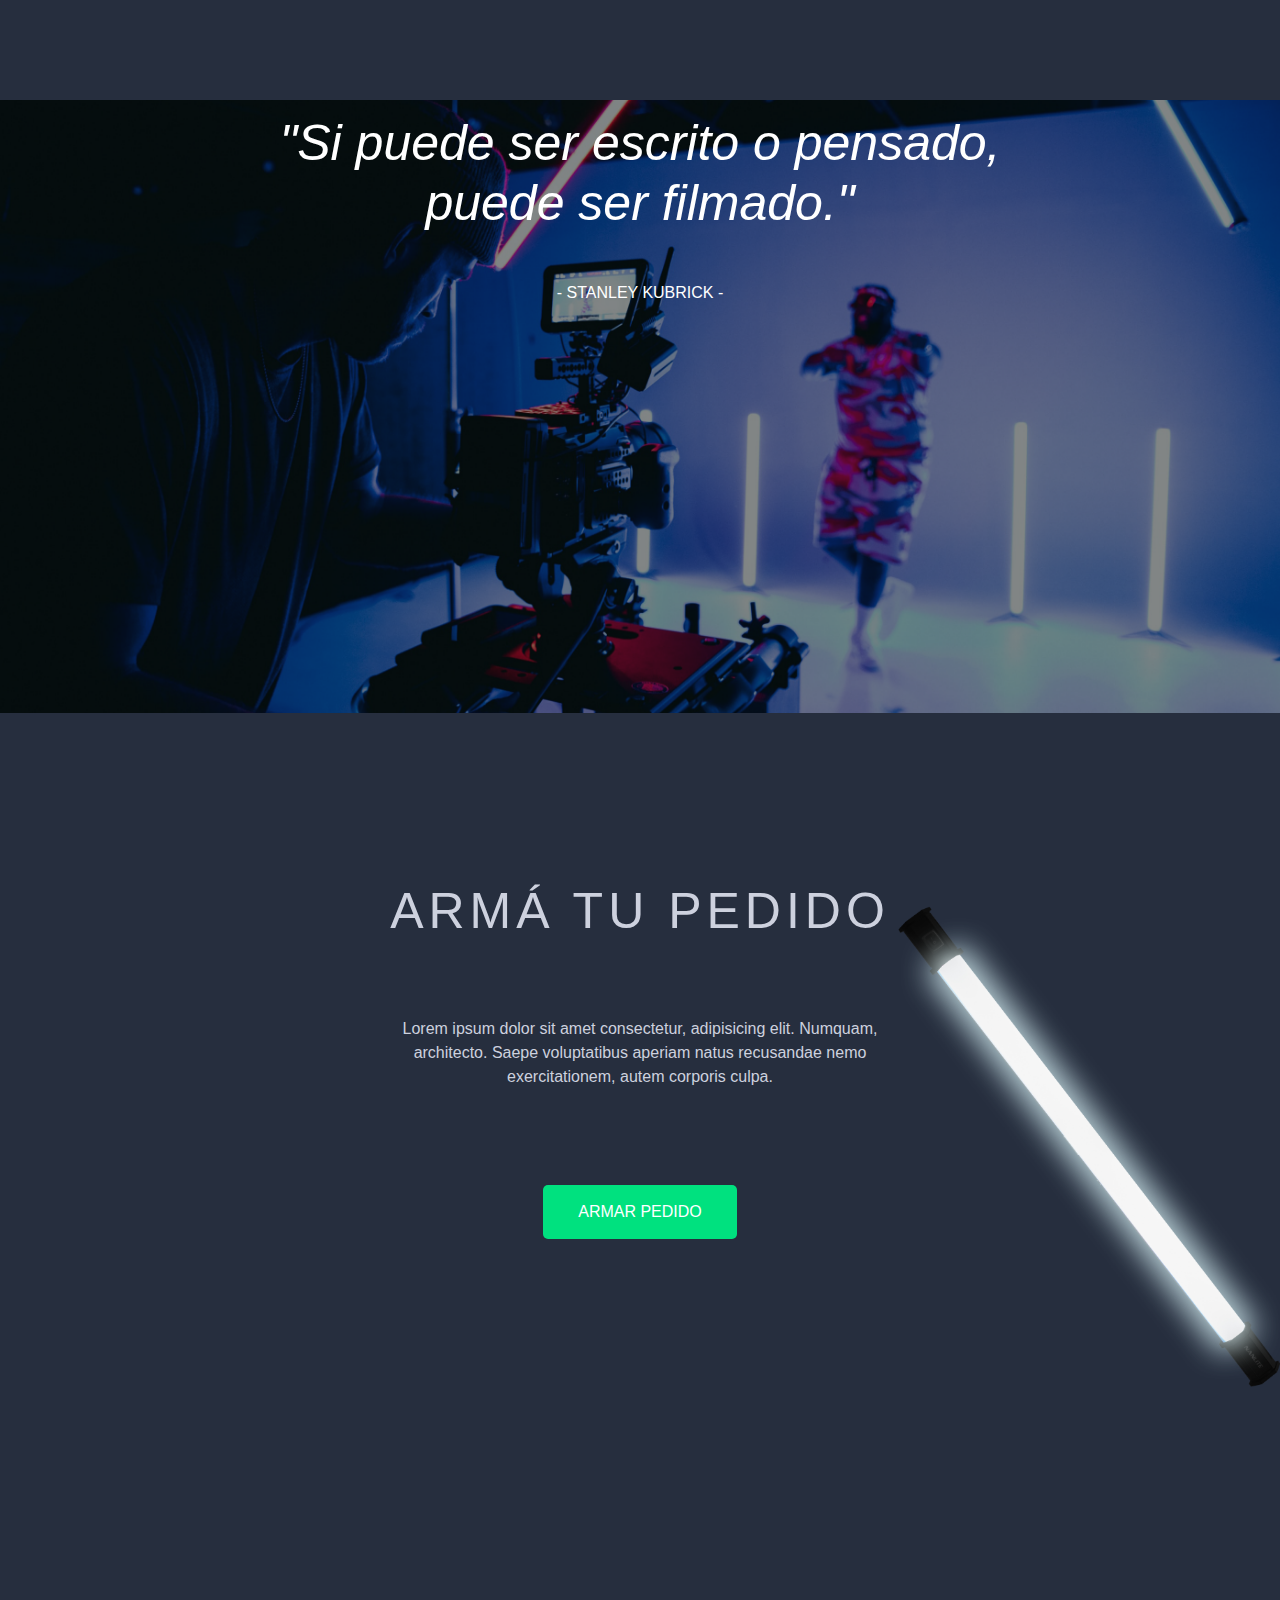
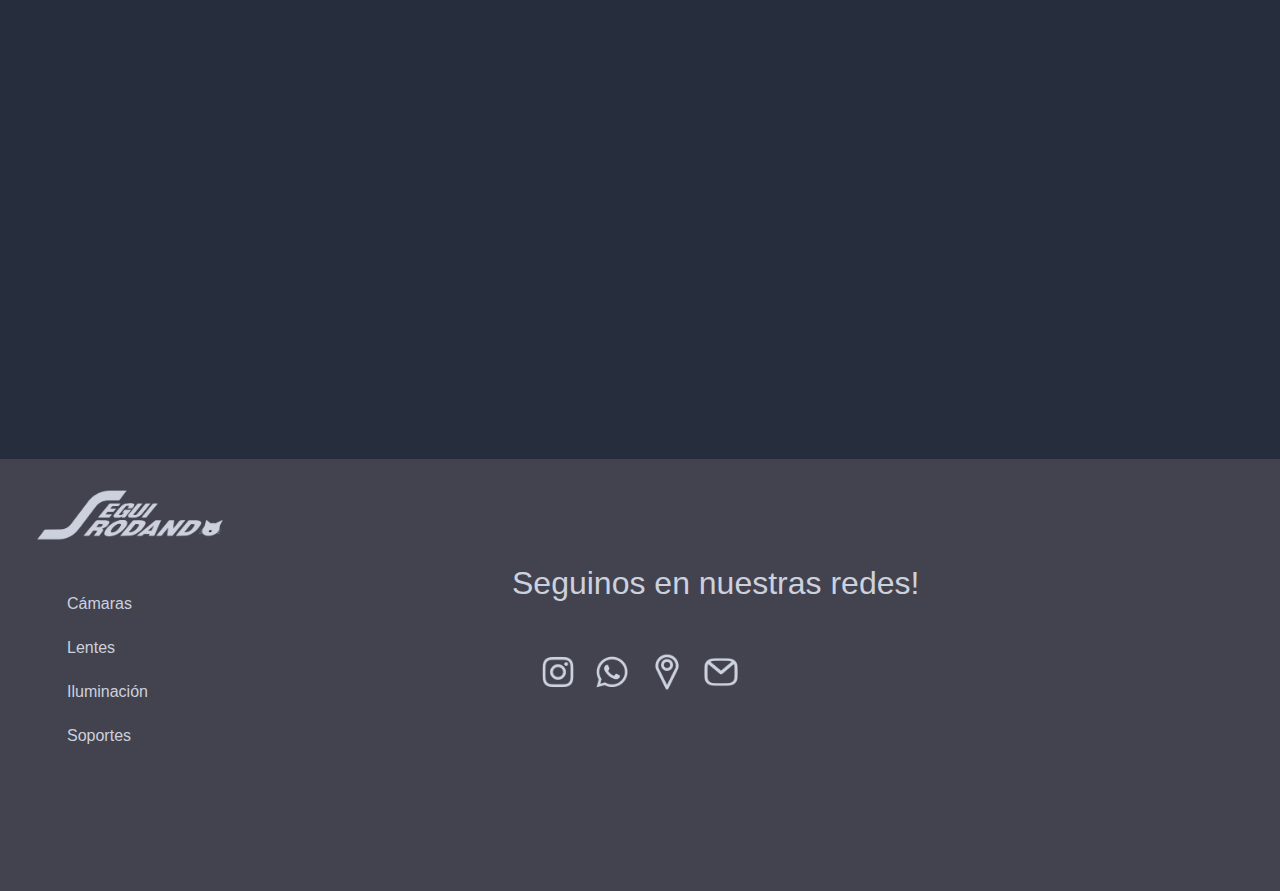
==== commit 43faef6a: "Merge branch 'master' of https://github.com/criscarabajal/seguirodandook" ====
--- a/index.html
+++ b/index.html
@@ -327,7 +327,7 @@
 
 <!--SCRIPTS-->
 
-    <script src="/js/wow.min.js"></script>
+    <script src="seguirodandook/js/wow.min.js"></script>
     <script>
     new WOW().init();
     </script>
@@ -336,4 +336,4 @@
 <script src="https://cdn.jsdelivr.net/npm/bootstrap@5.1.3/dist/js/bootstrap.min.js" integrity="sha384-QJHtvGhmr9XOIpI6YVutG+2QOK9T+ZnN4kzFN1RtK3zEFEIsxhlmWl5/YESvpZ13" crossorigin="anonymous"></script>
     
 </body>
-</html>+</html>
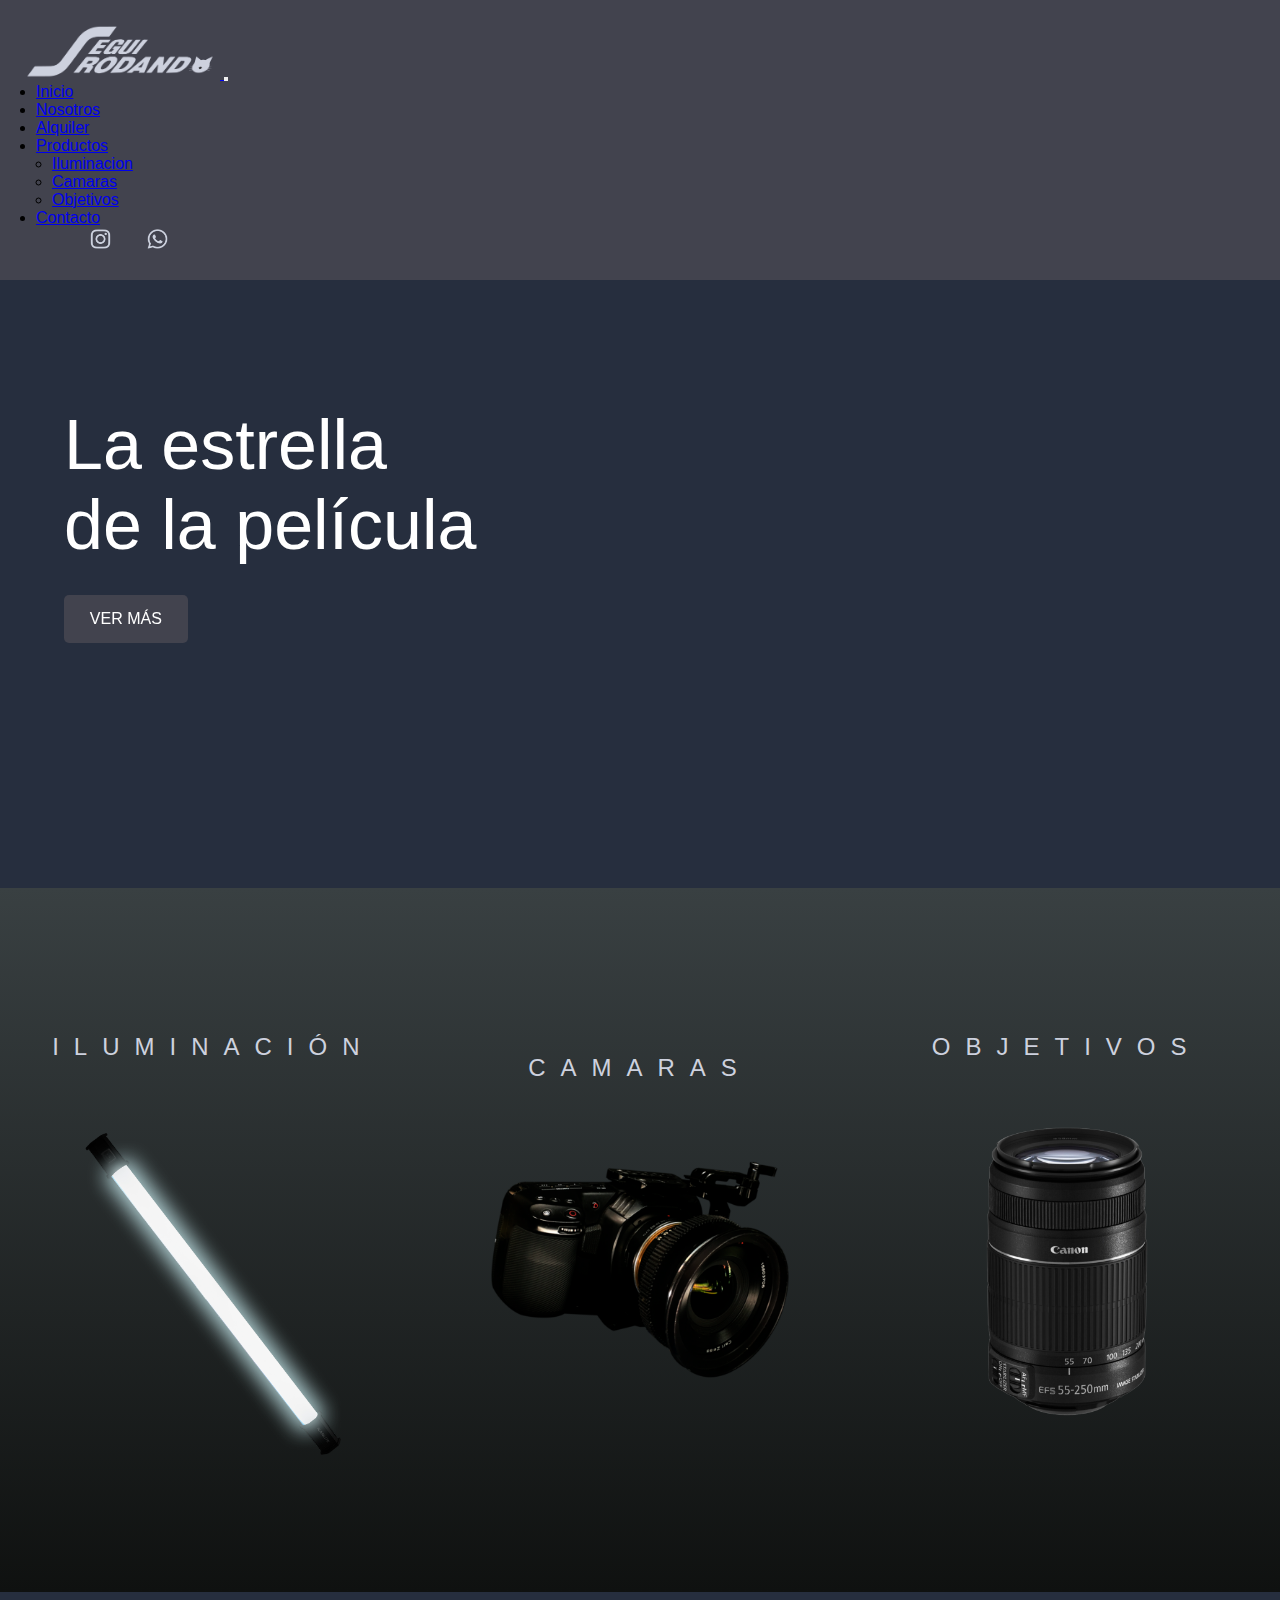
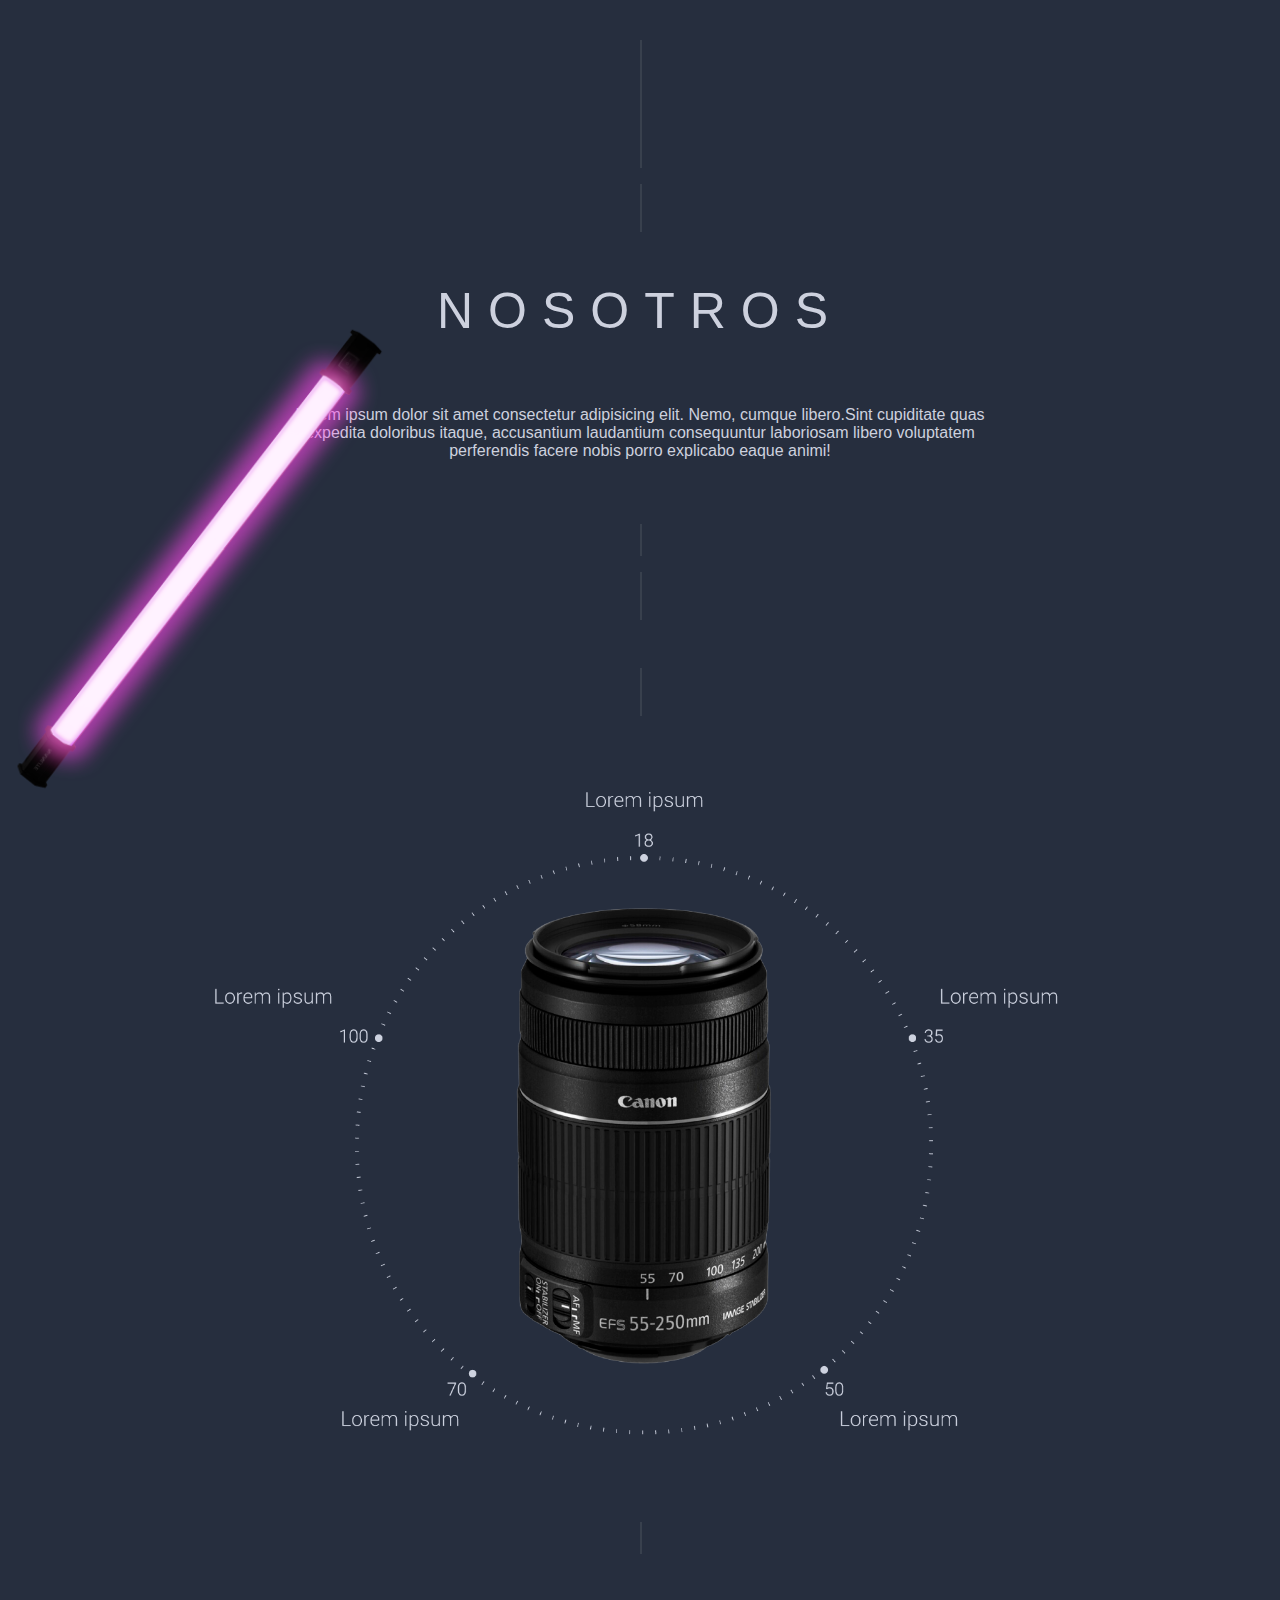
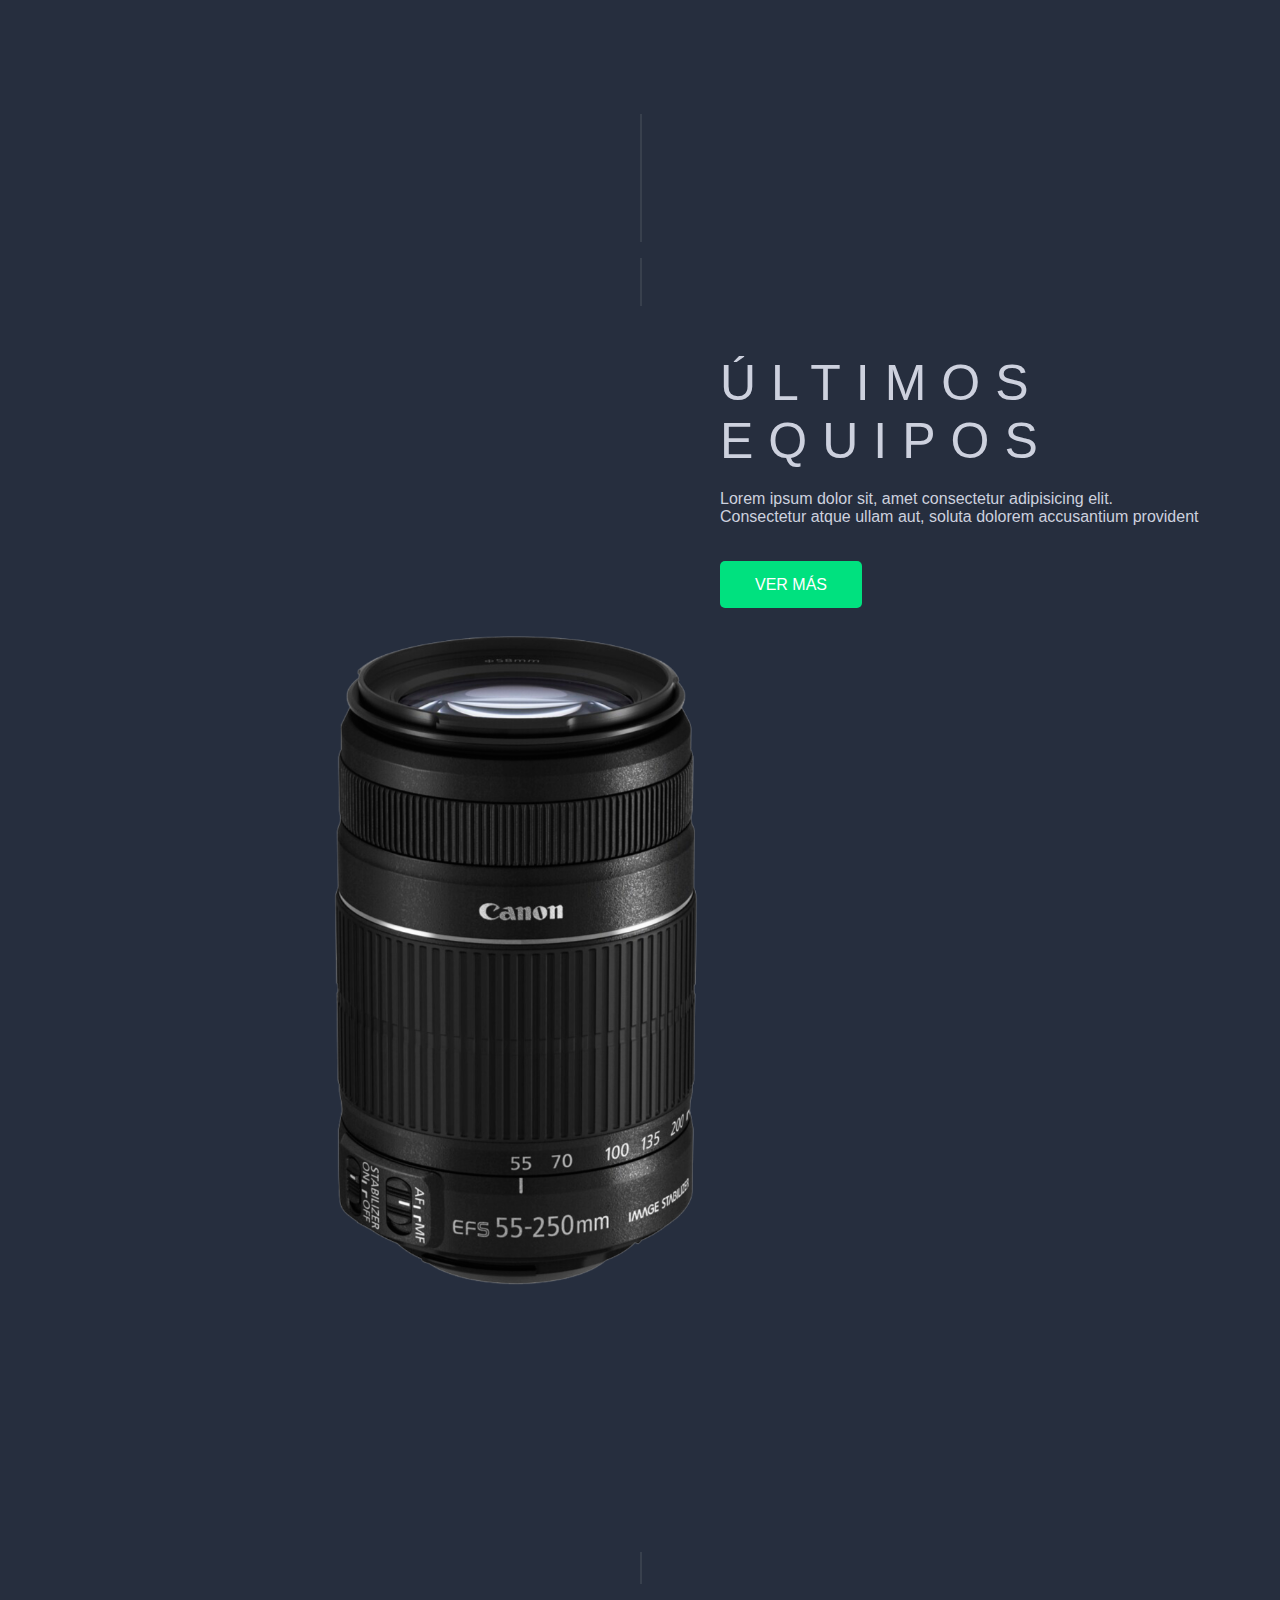
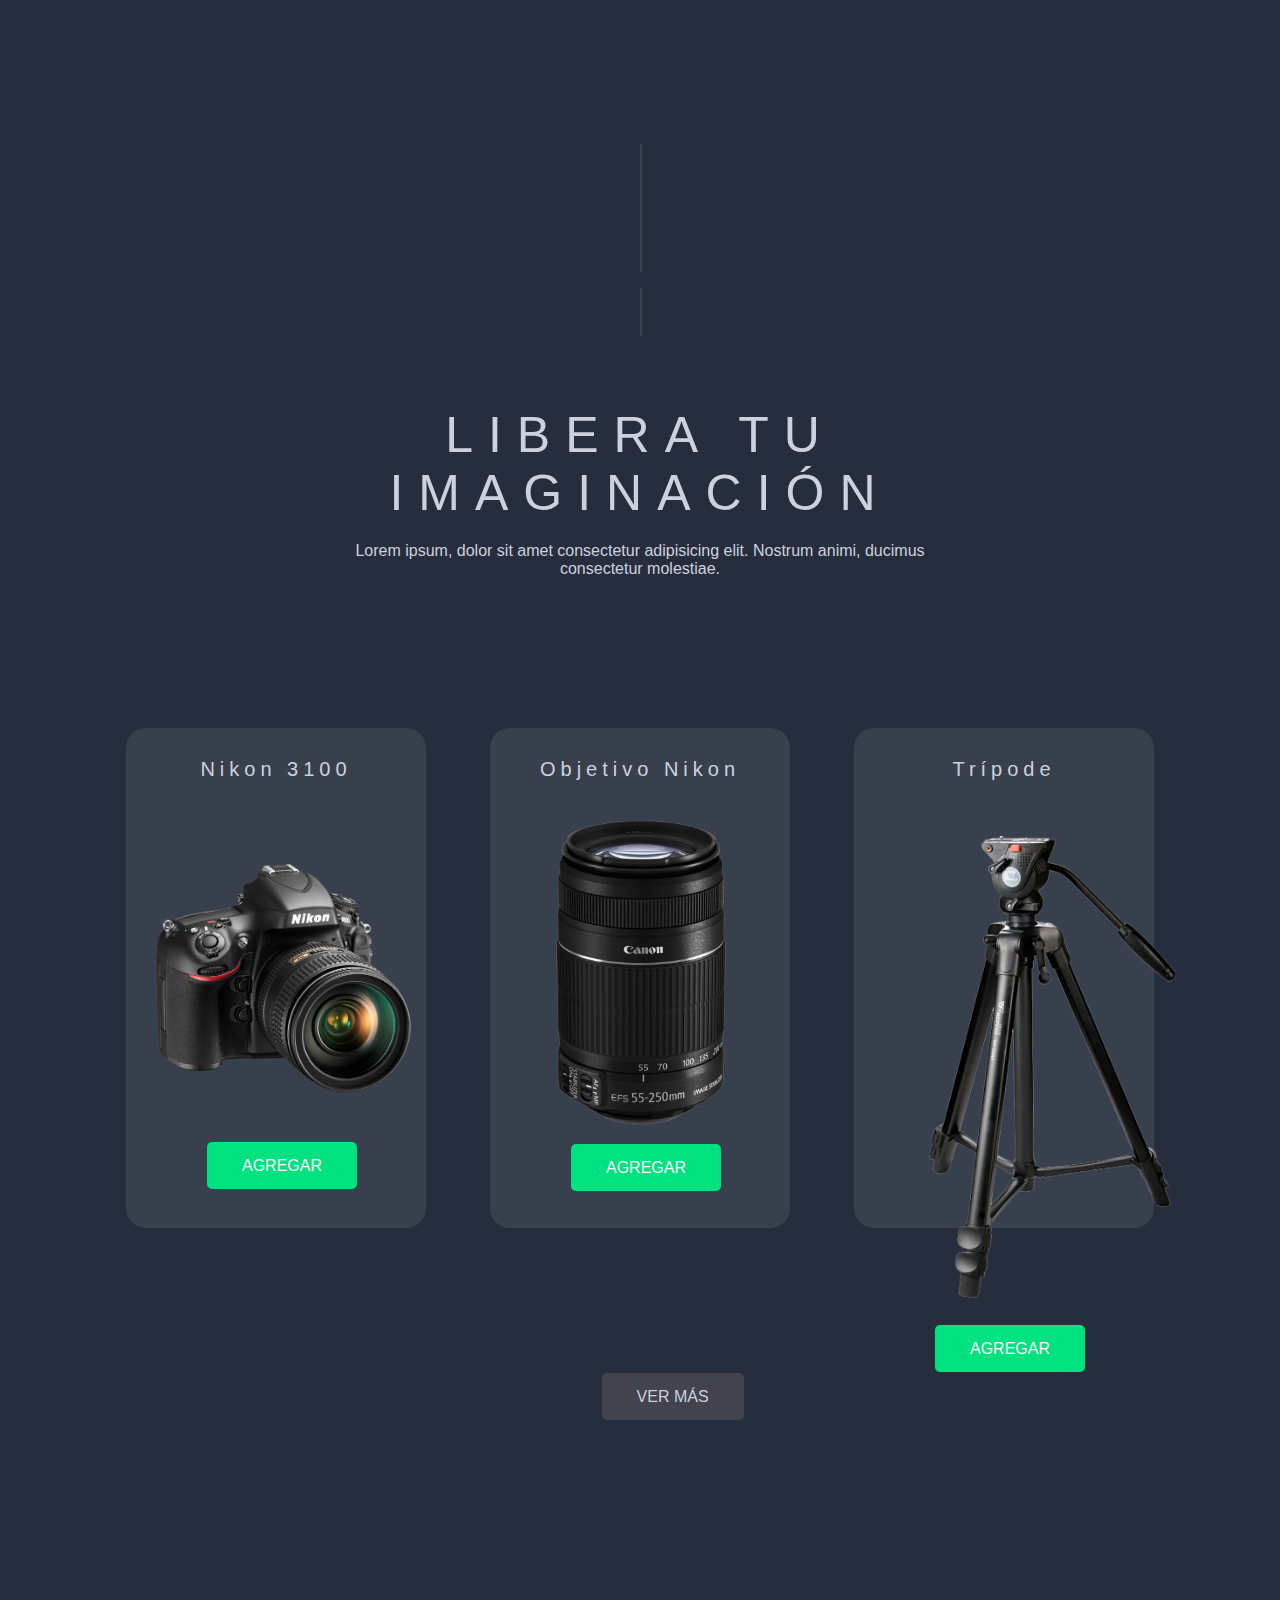
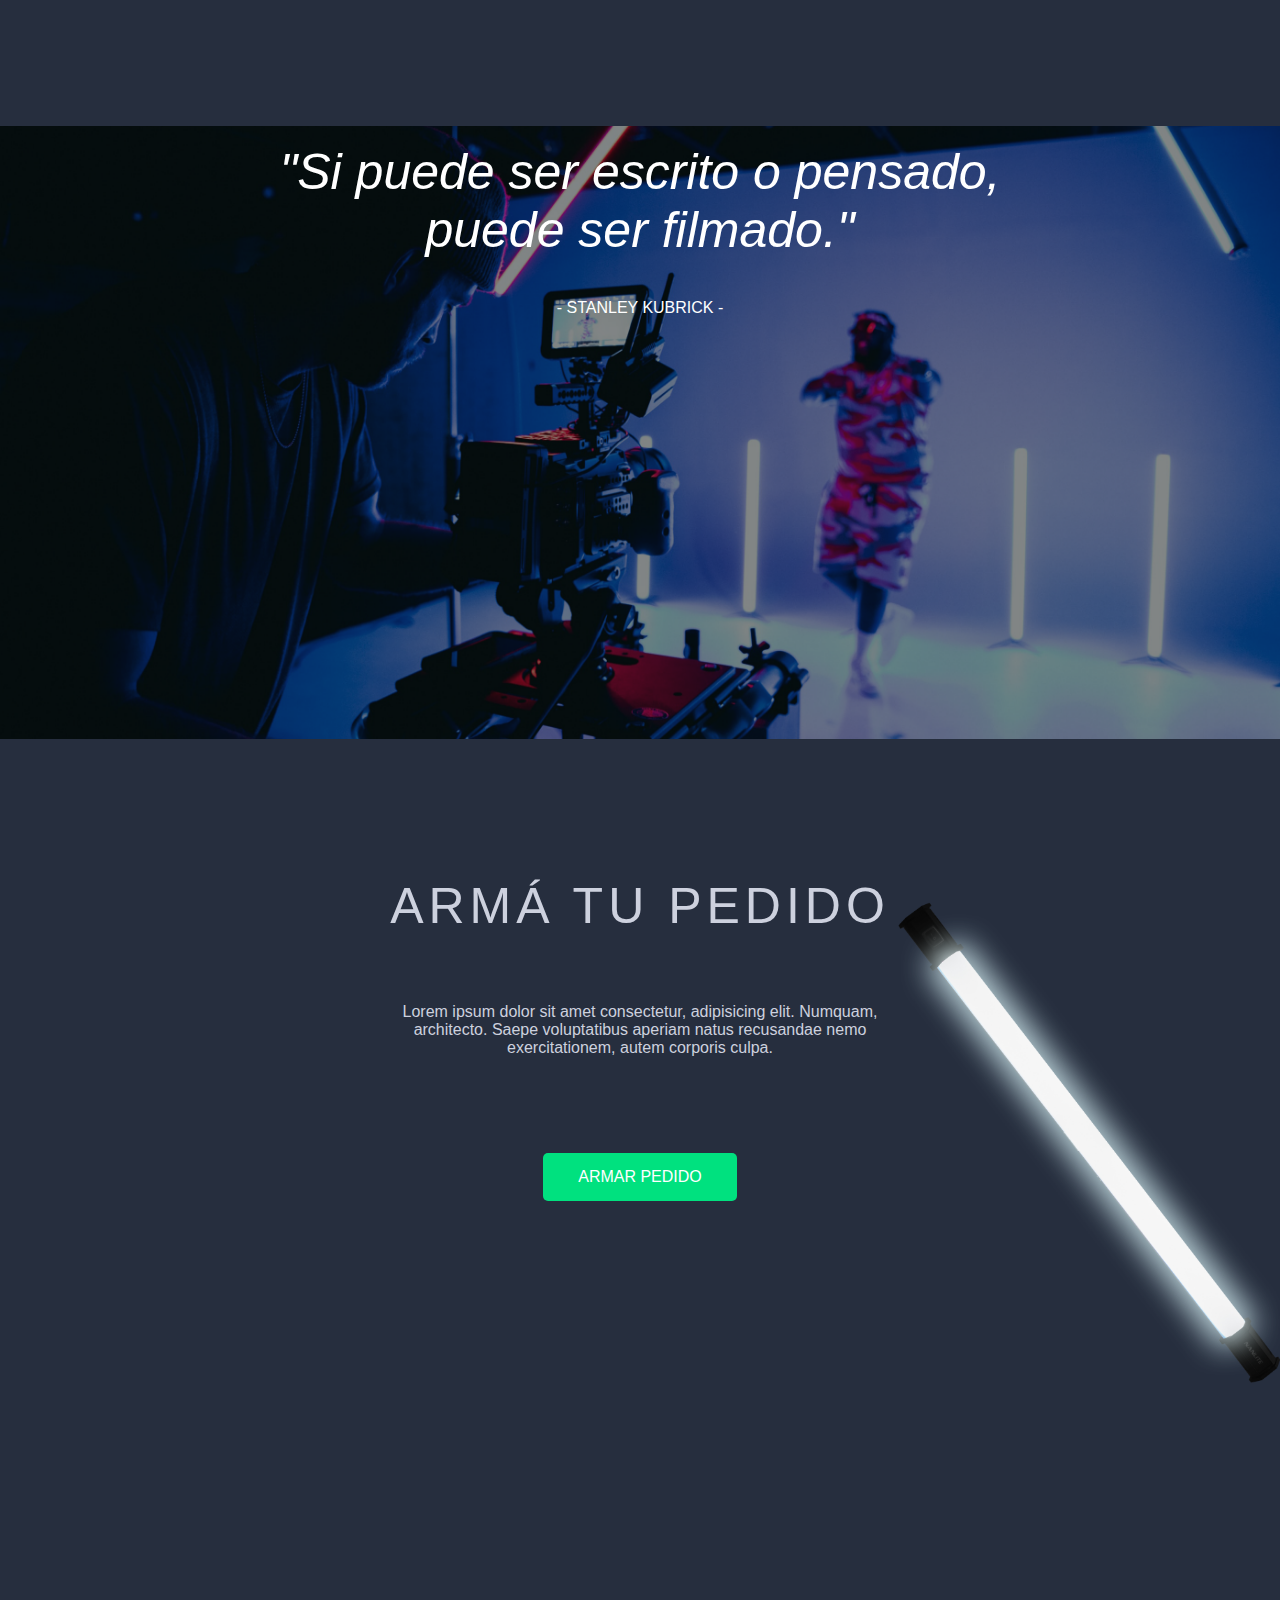
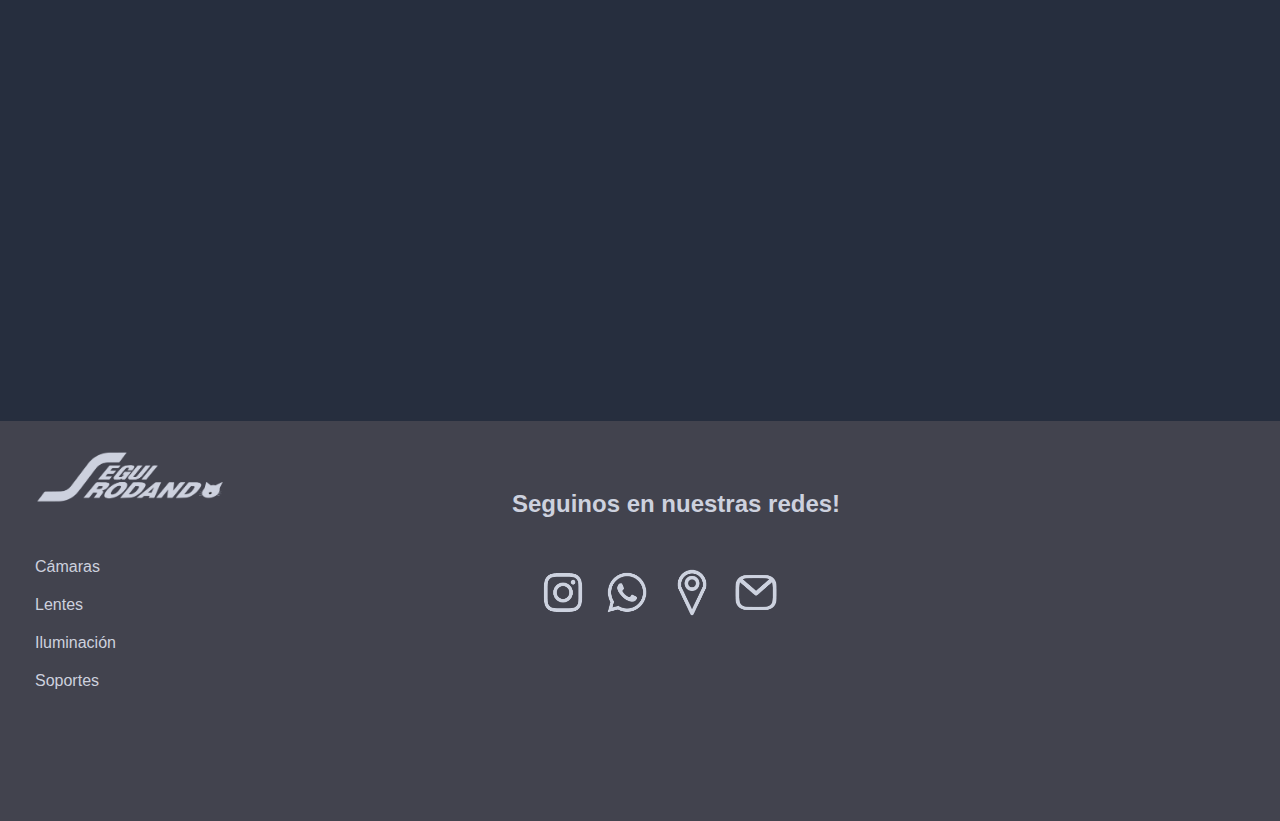
==== commit 162037d1: "Update index.html" ====
--- a/index.html
+++ b/index.html
@@ -4,7 +4,7 @@
     <meta charset="UTF-8">
     <meta http-equiv="X-UA-Compatible" content="IE=edge">
     <meta name="viewport" content="width=device-width, initial-scale=1.0">
-    <link rel="stylesheet" href="/bootstrap-5.1.3-dist/bootstrap-5.1.3-dist/css/bootstrap.css">
+    <link rel="stylesheet" href="seguirondandook/bootstrap-5.1.3-dist/bootstrap-5.1.3-dist/css/bootstrap.css">
     <link rel="stylesheet" href="https://cdnjs.cloudflare.com/ajax/libs/animate.css/4.1.1/animate.min.css"/>
     <link rel="stylesheet" href="./estilos/style.css">
     <link rel="icon" href="./assests/fav-icon.png" type="image/x-icon">
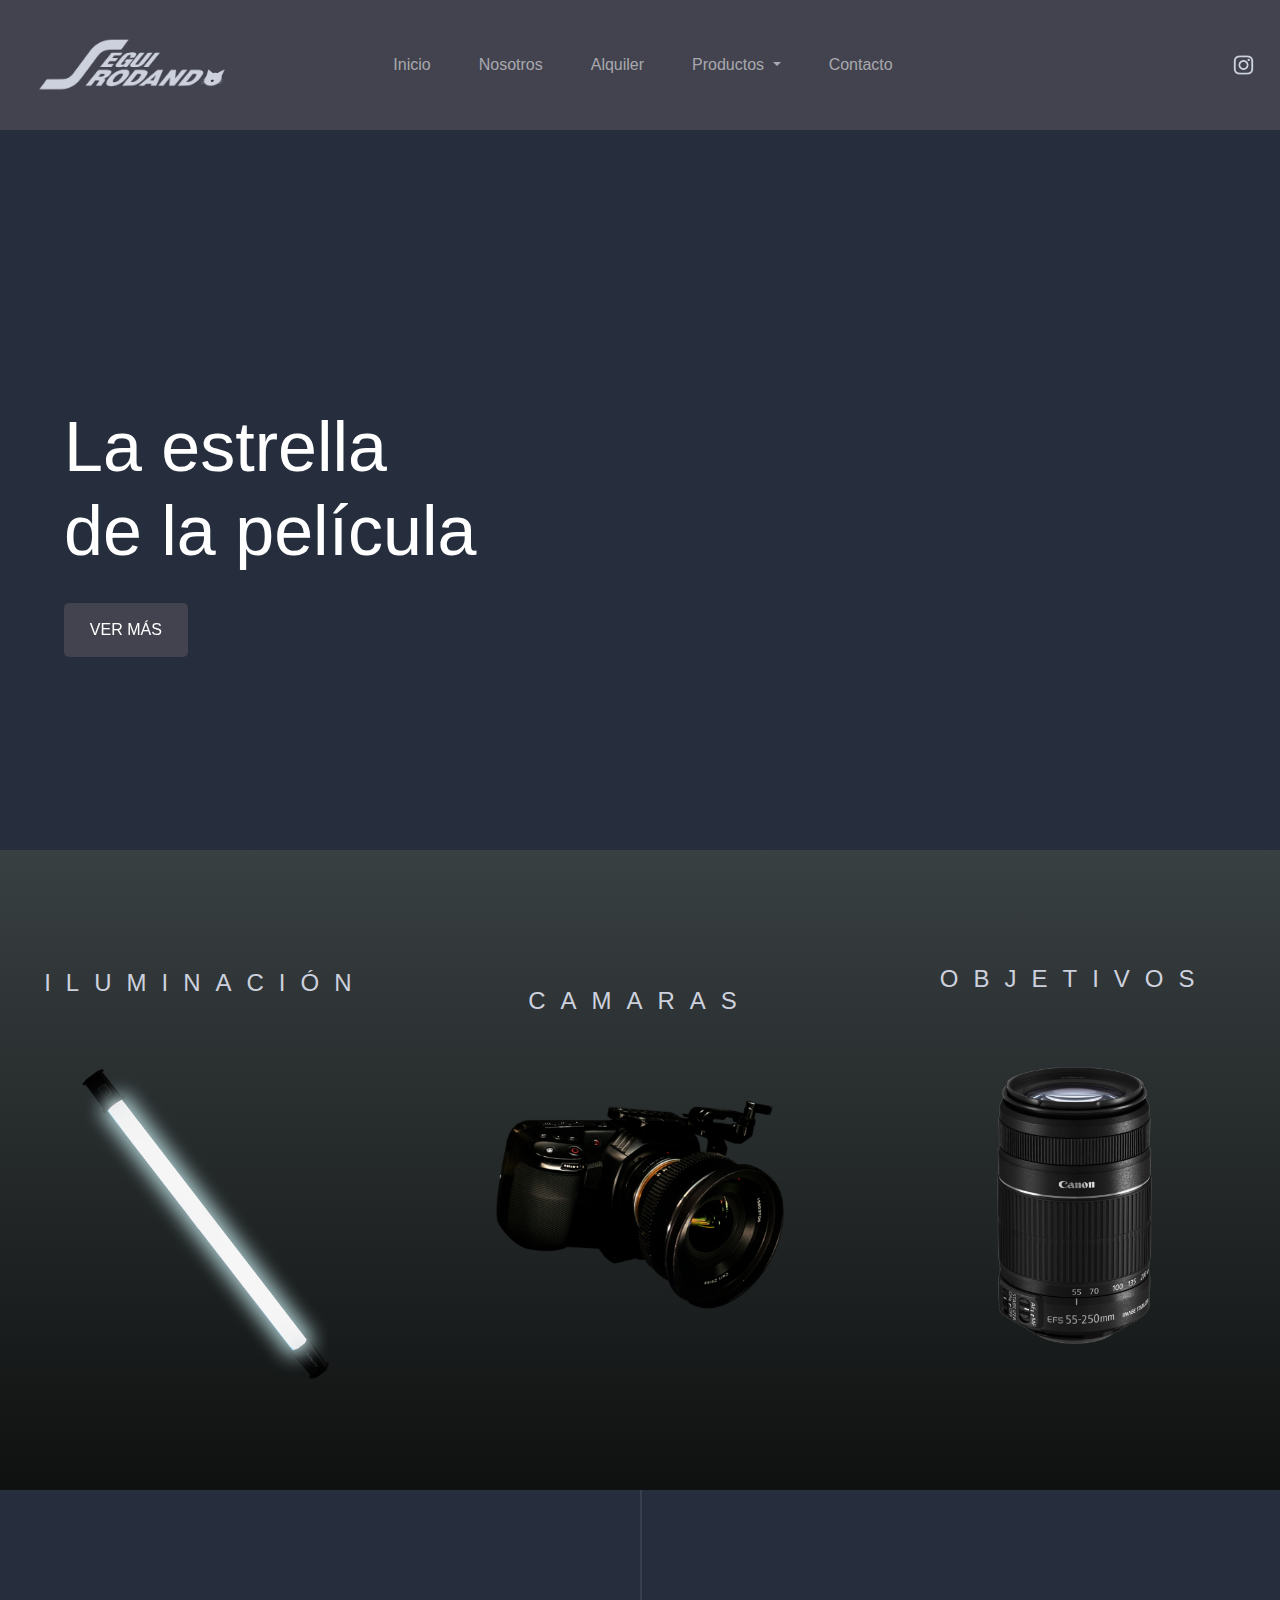
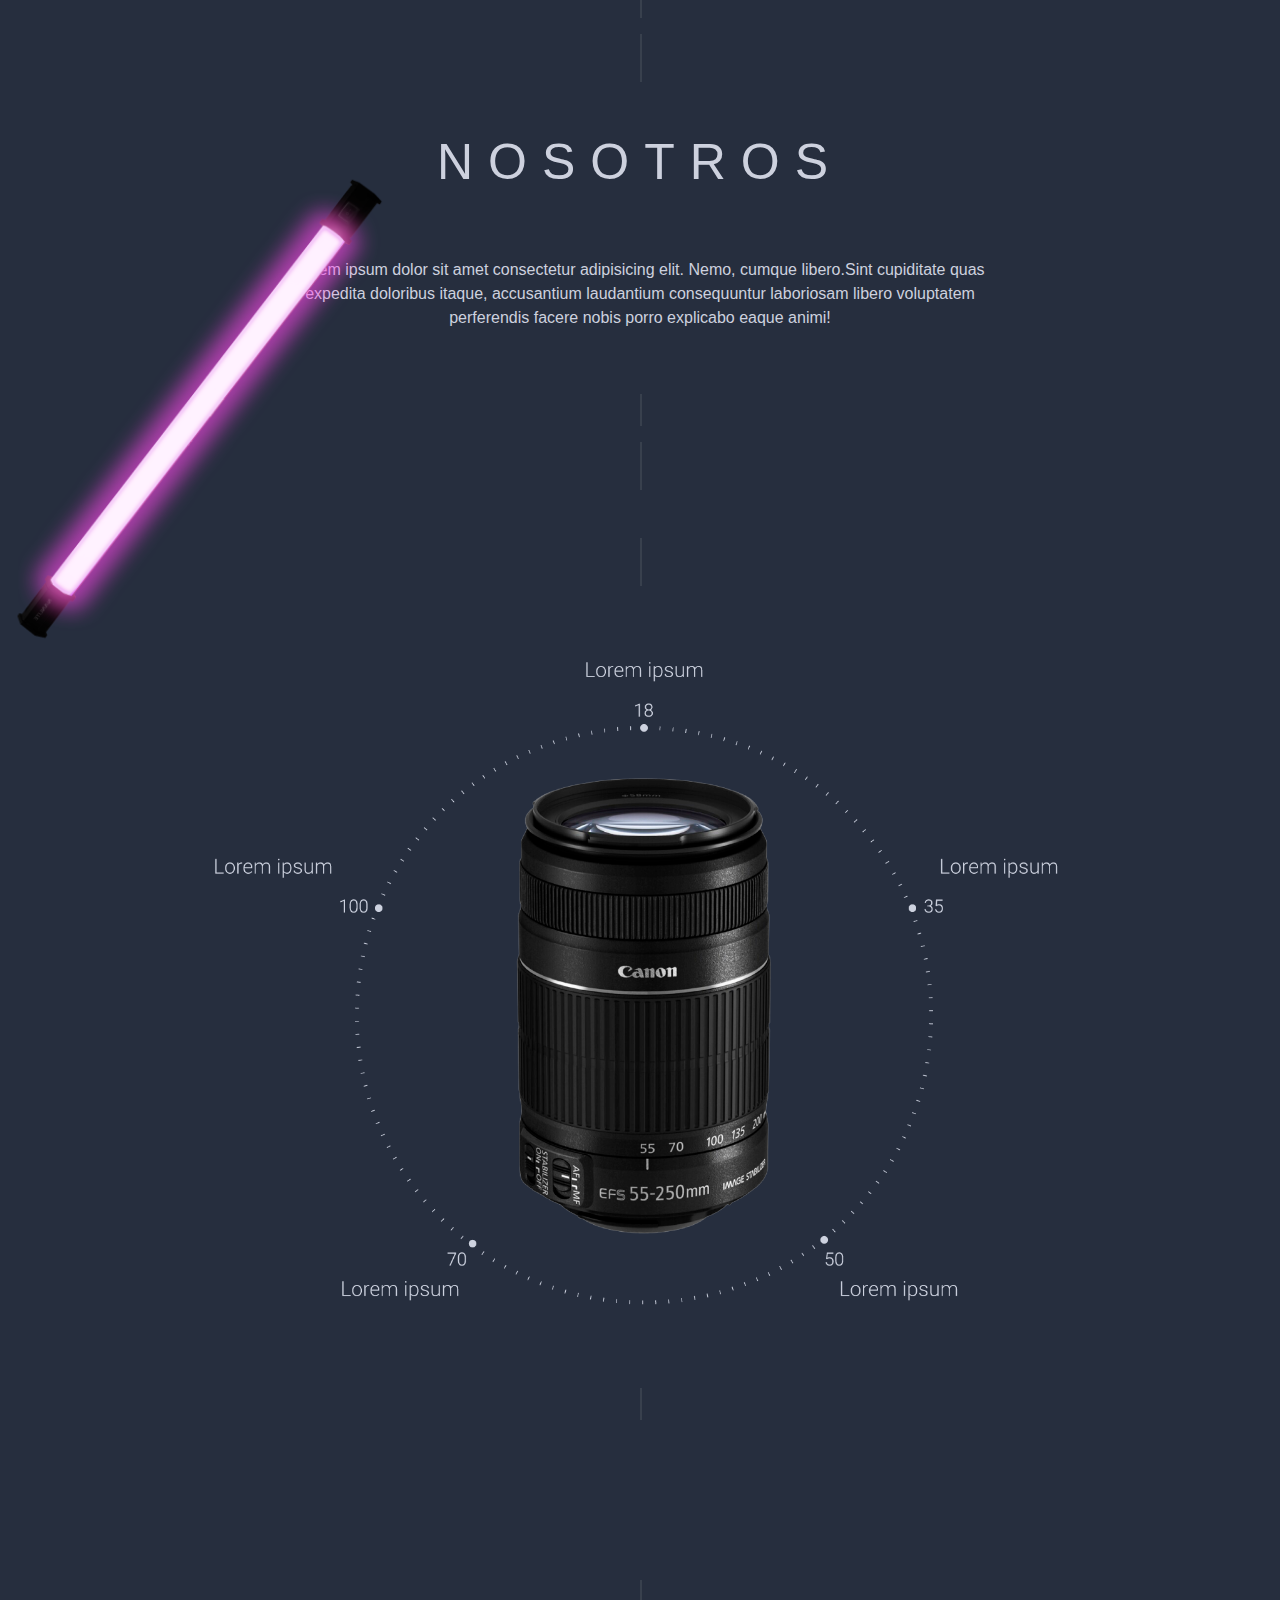
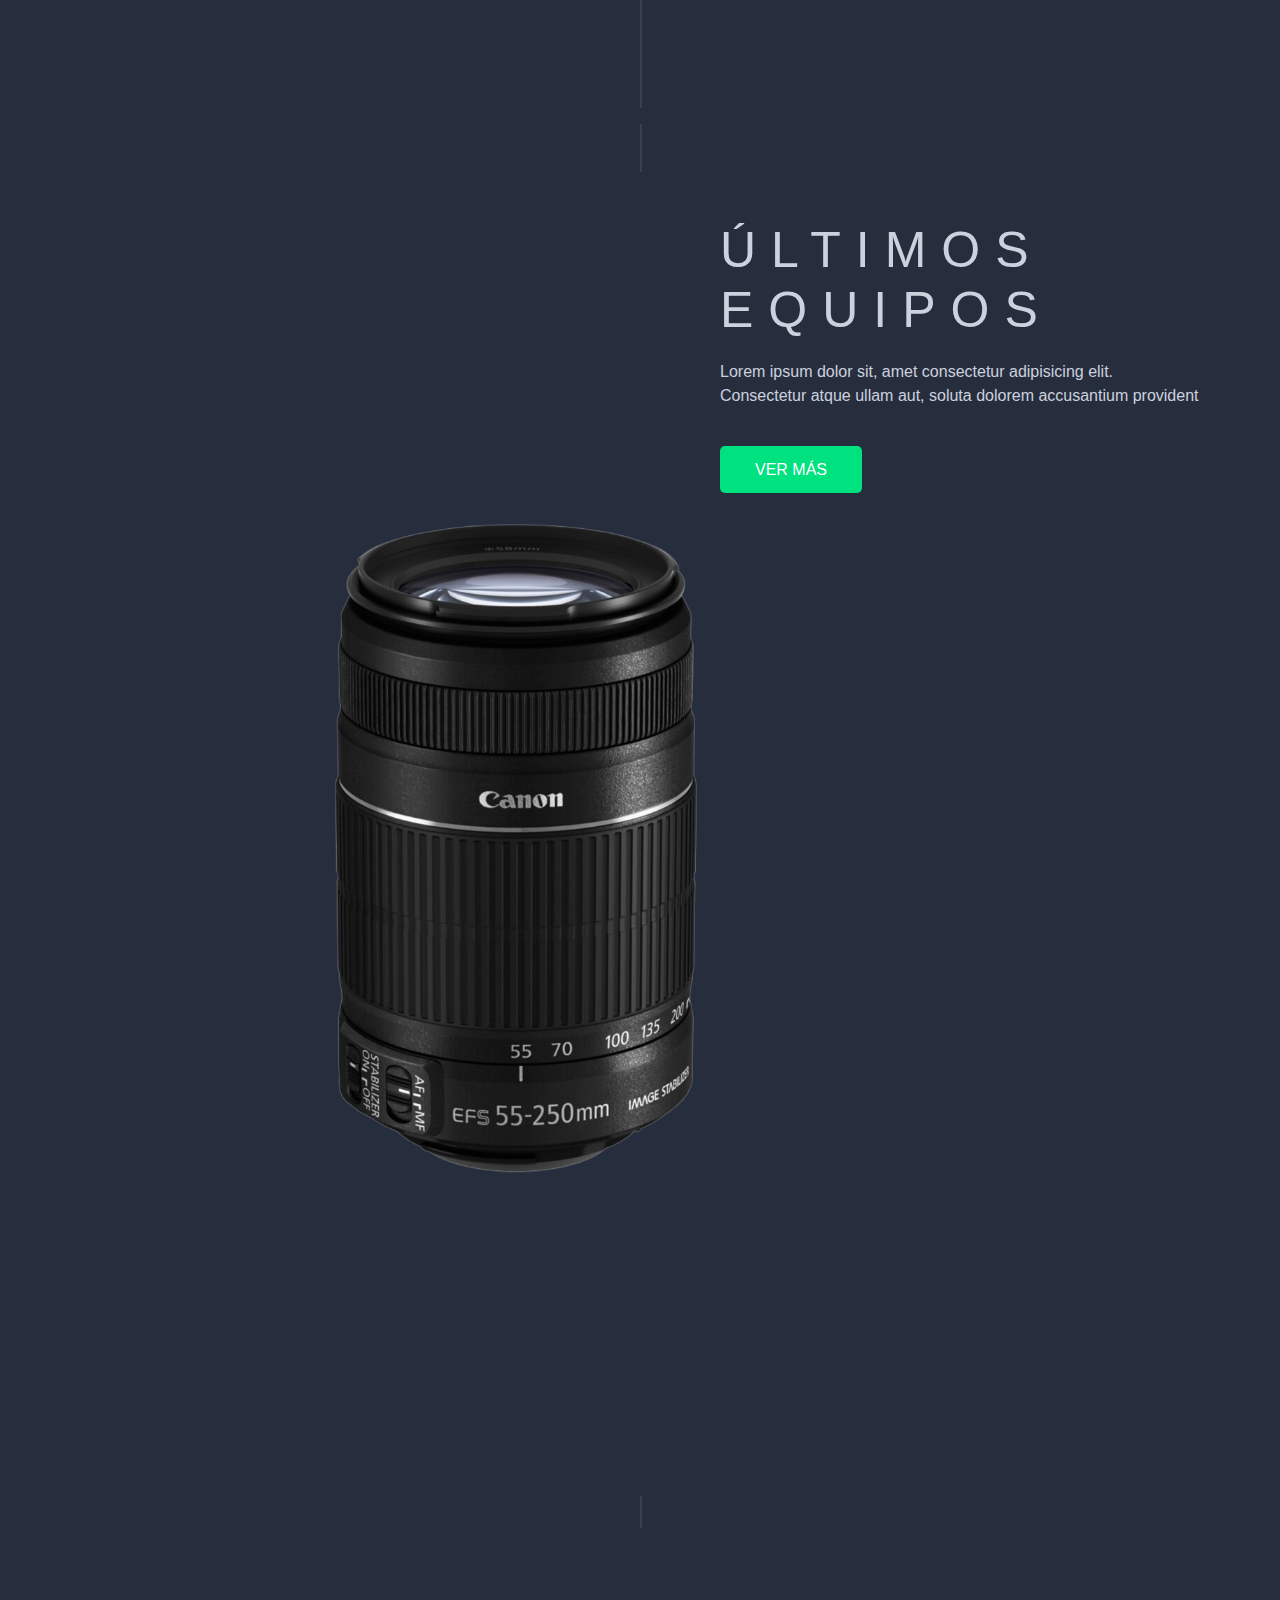
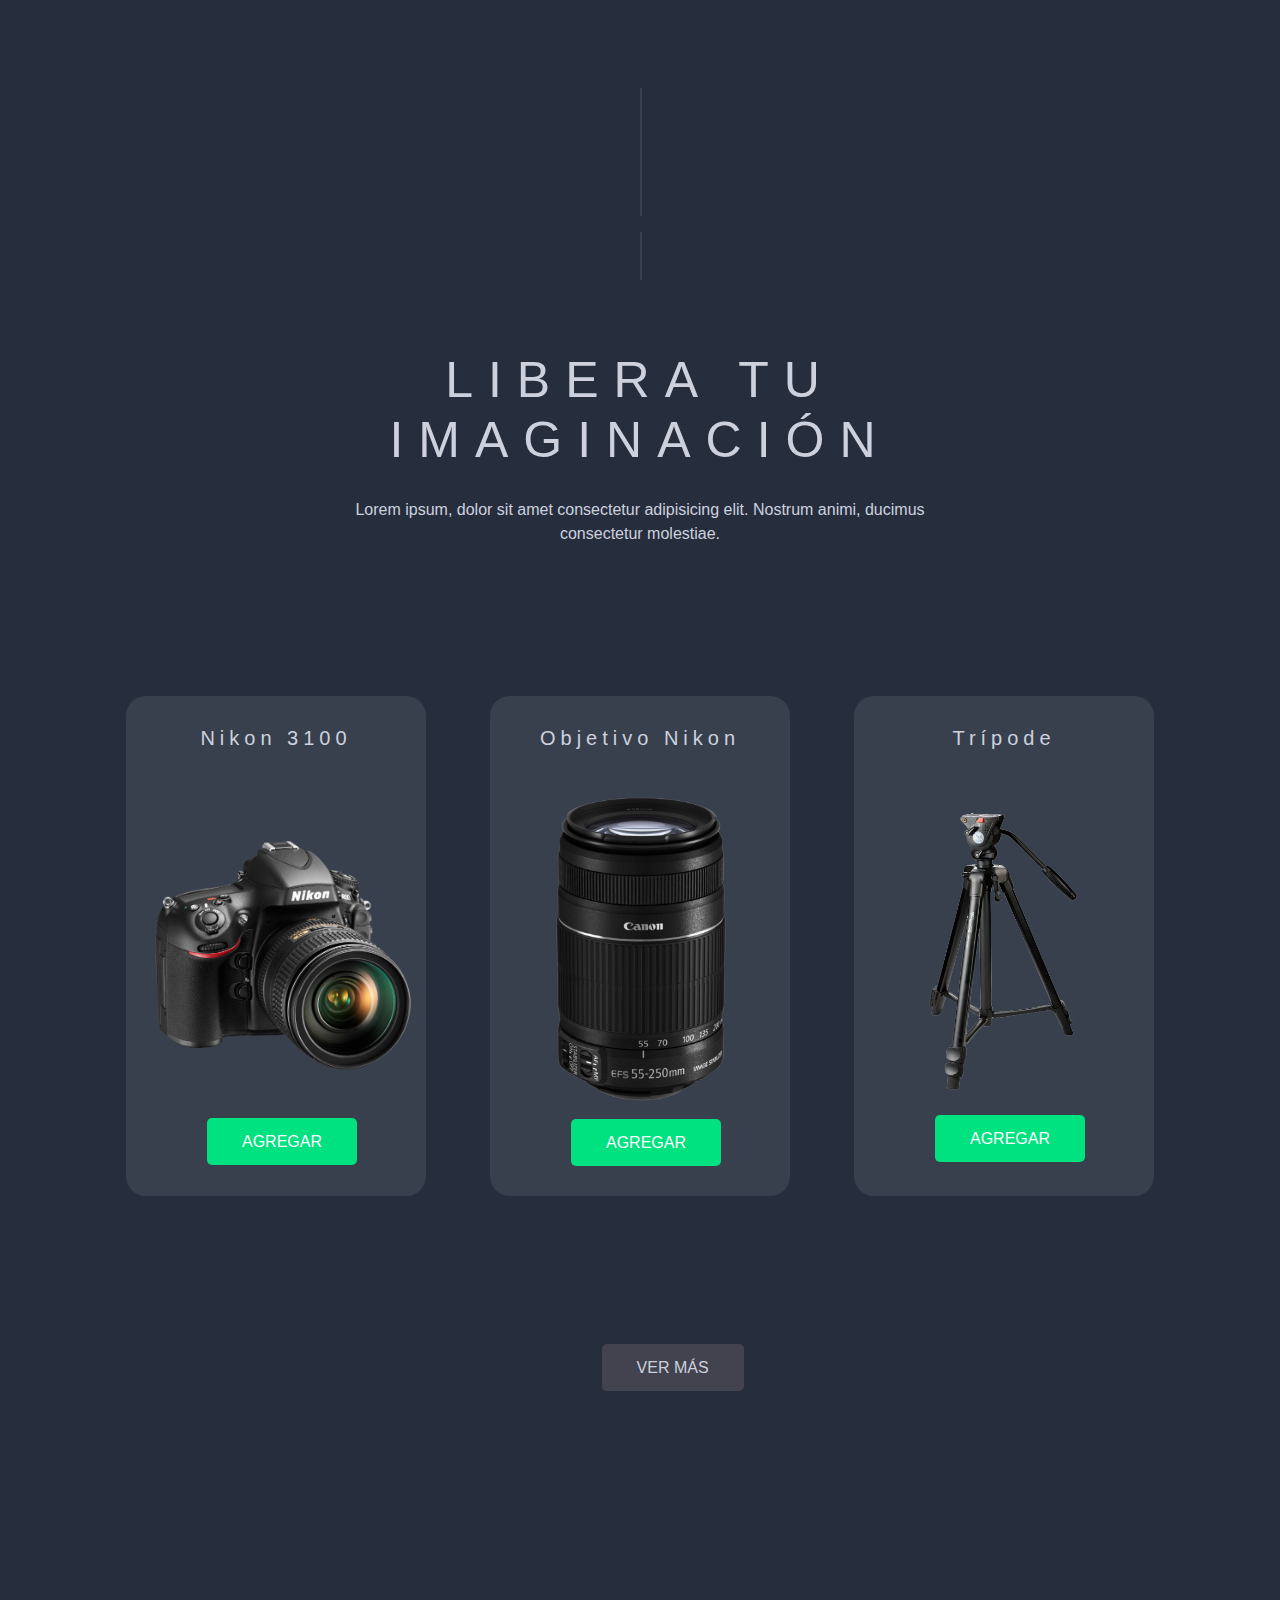
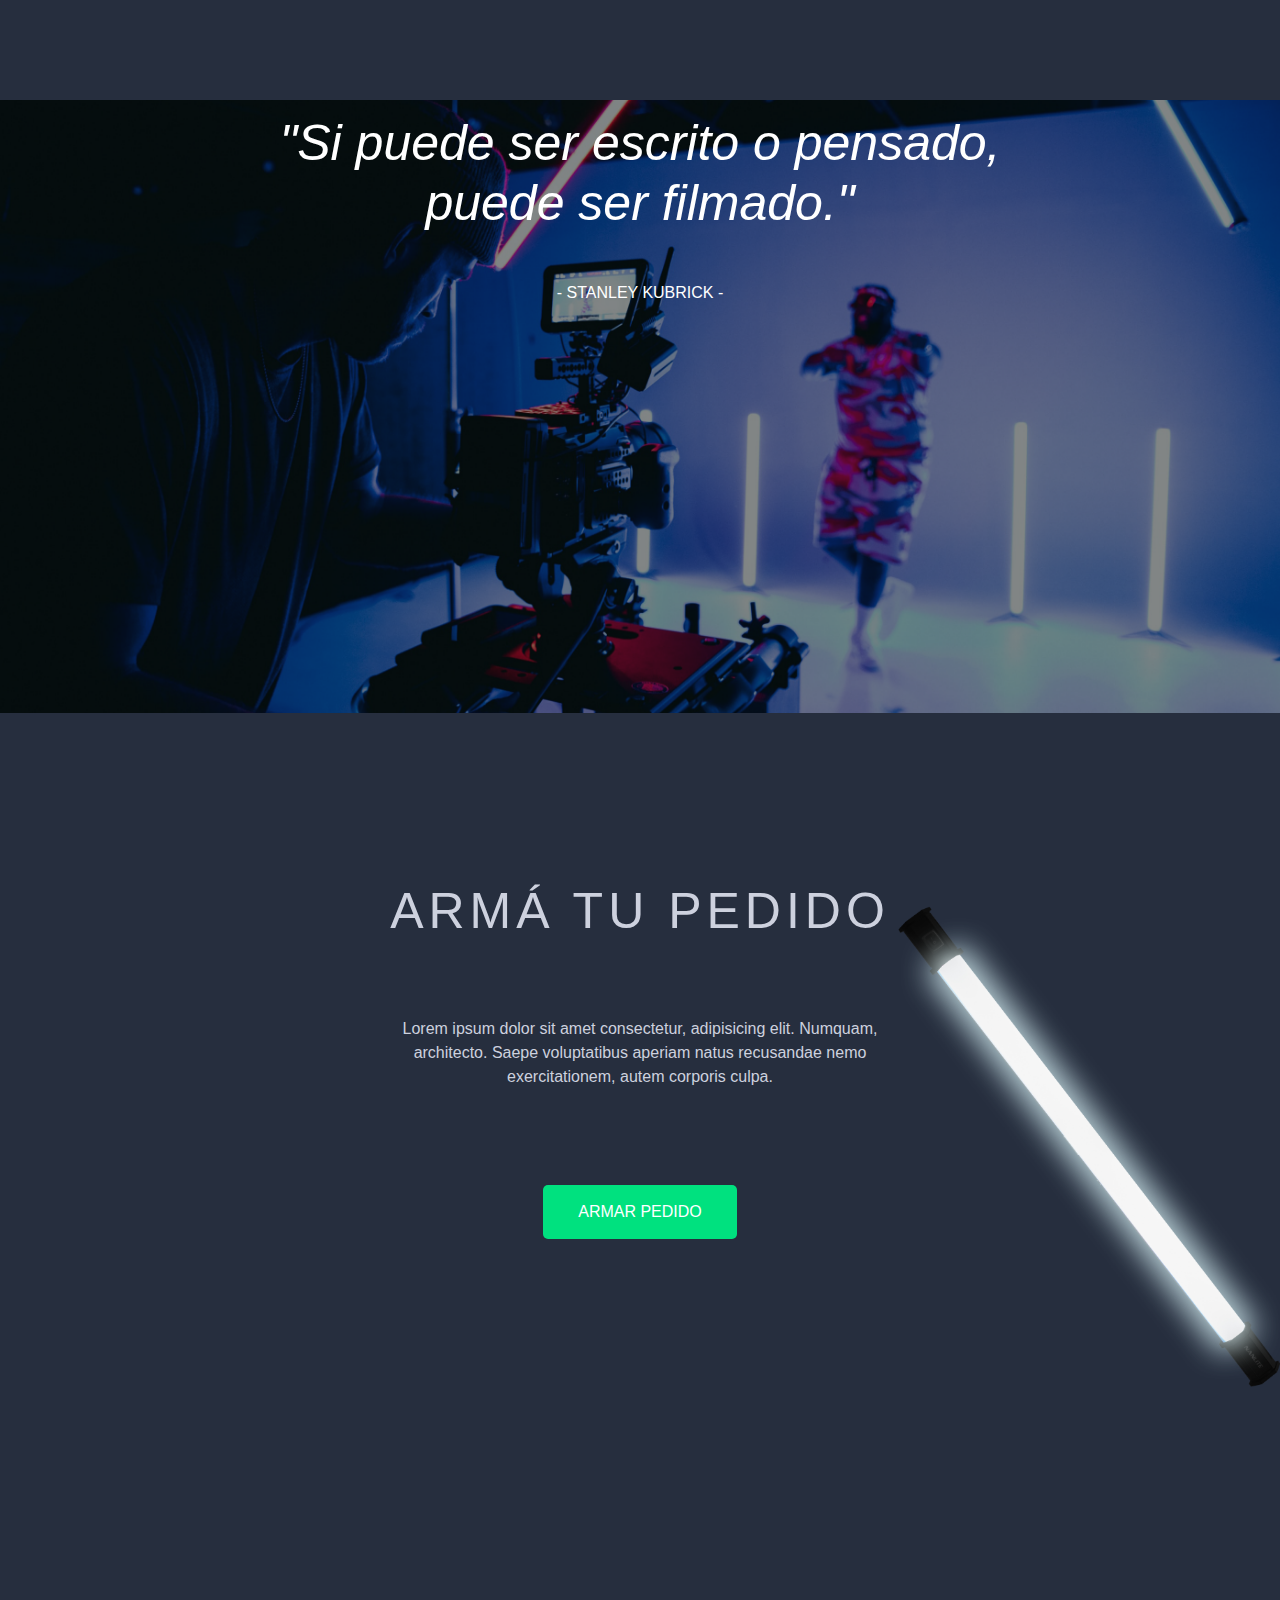
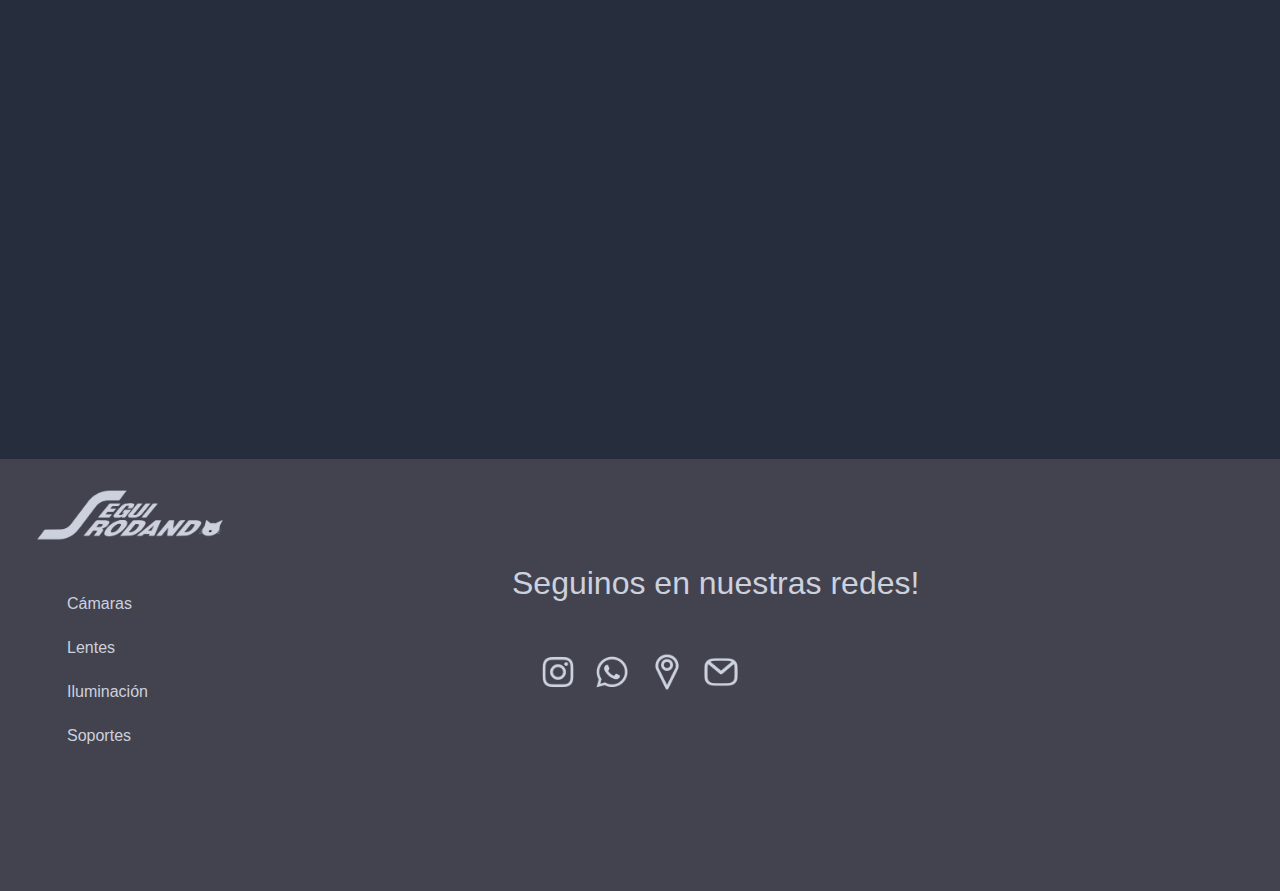
==== commit a3eda282: "Update index.html" ====
--- a/index.html
+++ b/index.html
@@ -4,7 +4,7 @@
     <meta charset="UTF-8">
     <meta http-equiv="X-UA-Compatible" content="IE=edge">
     <meta name="viewport" content="width=device-width, initial-scale=1.0">
-    <link rel="stylesheet" href="seguirondandook/bootstrap-5.1.3-dist/bootstrap-5.1.3-dist/css/bootstrap.css">
+    <link rel="stylesheet" href="/bootstrap-5.1.3-dist/bootstrap-5.1.3-dist/css/bootstrap.css">
     <link rel="stylesheet" href="https://cdnjs.cloudflare.com/ajax/libs/animate.css/4.1.1/animate.min.css"/>
     <link rel="stylesheet" href="./estilos/style.css">
     <link rel="icon" href="./assests/fav-icon.png" type="image/x-icon">
